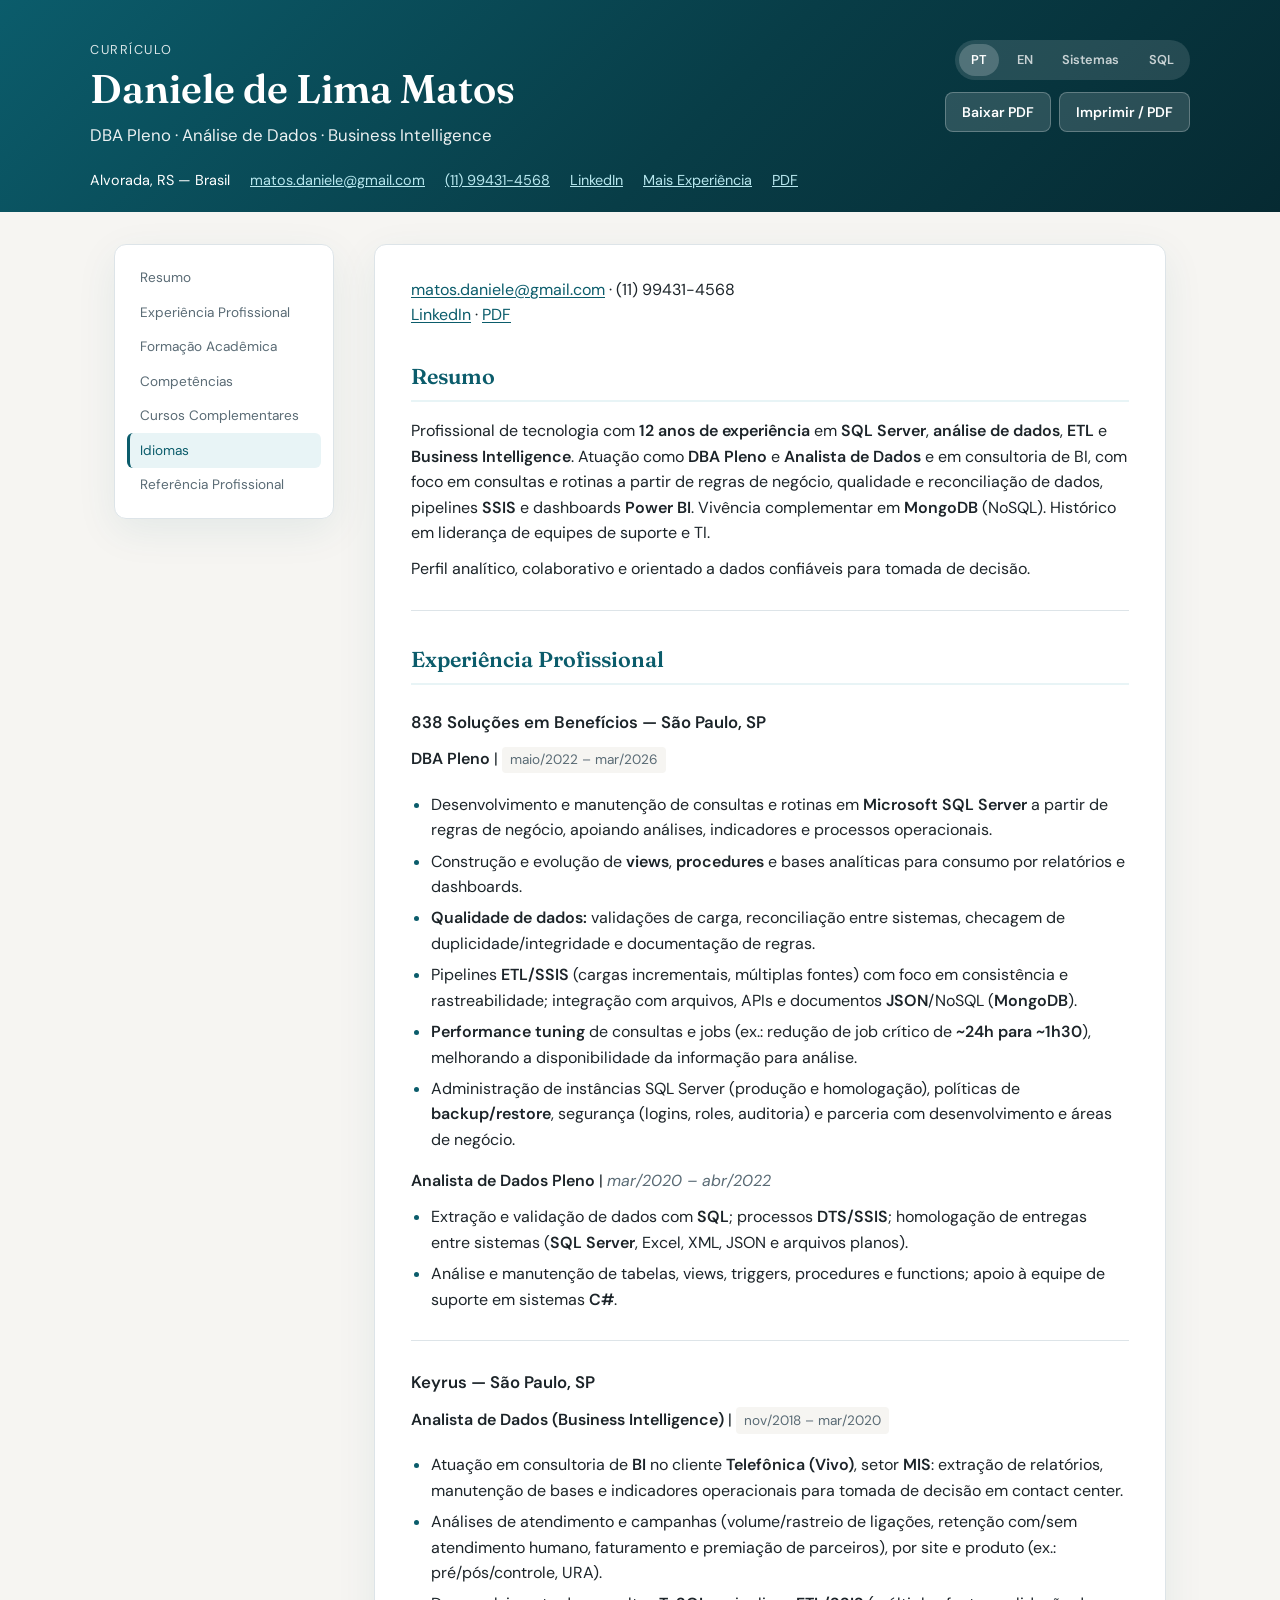
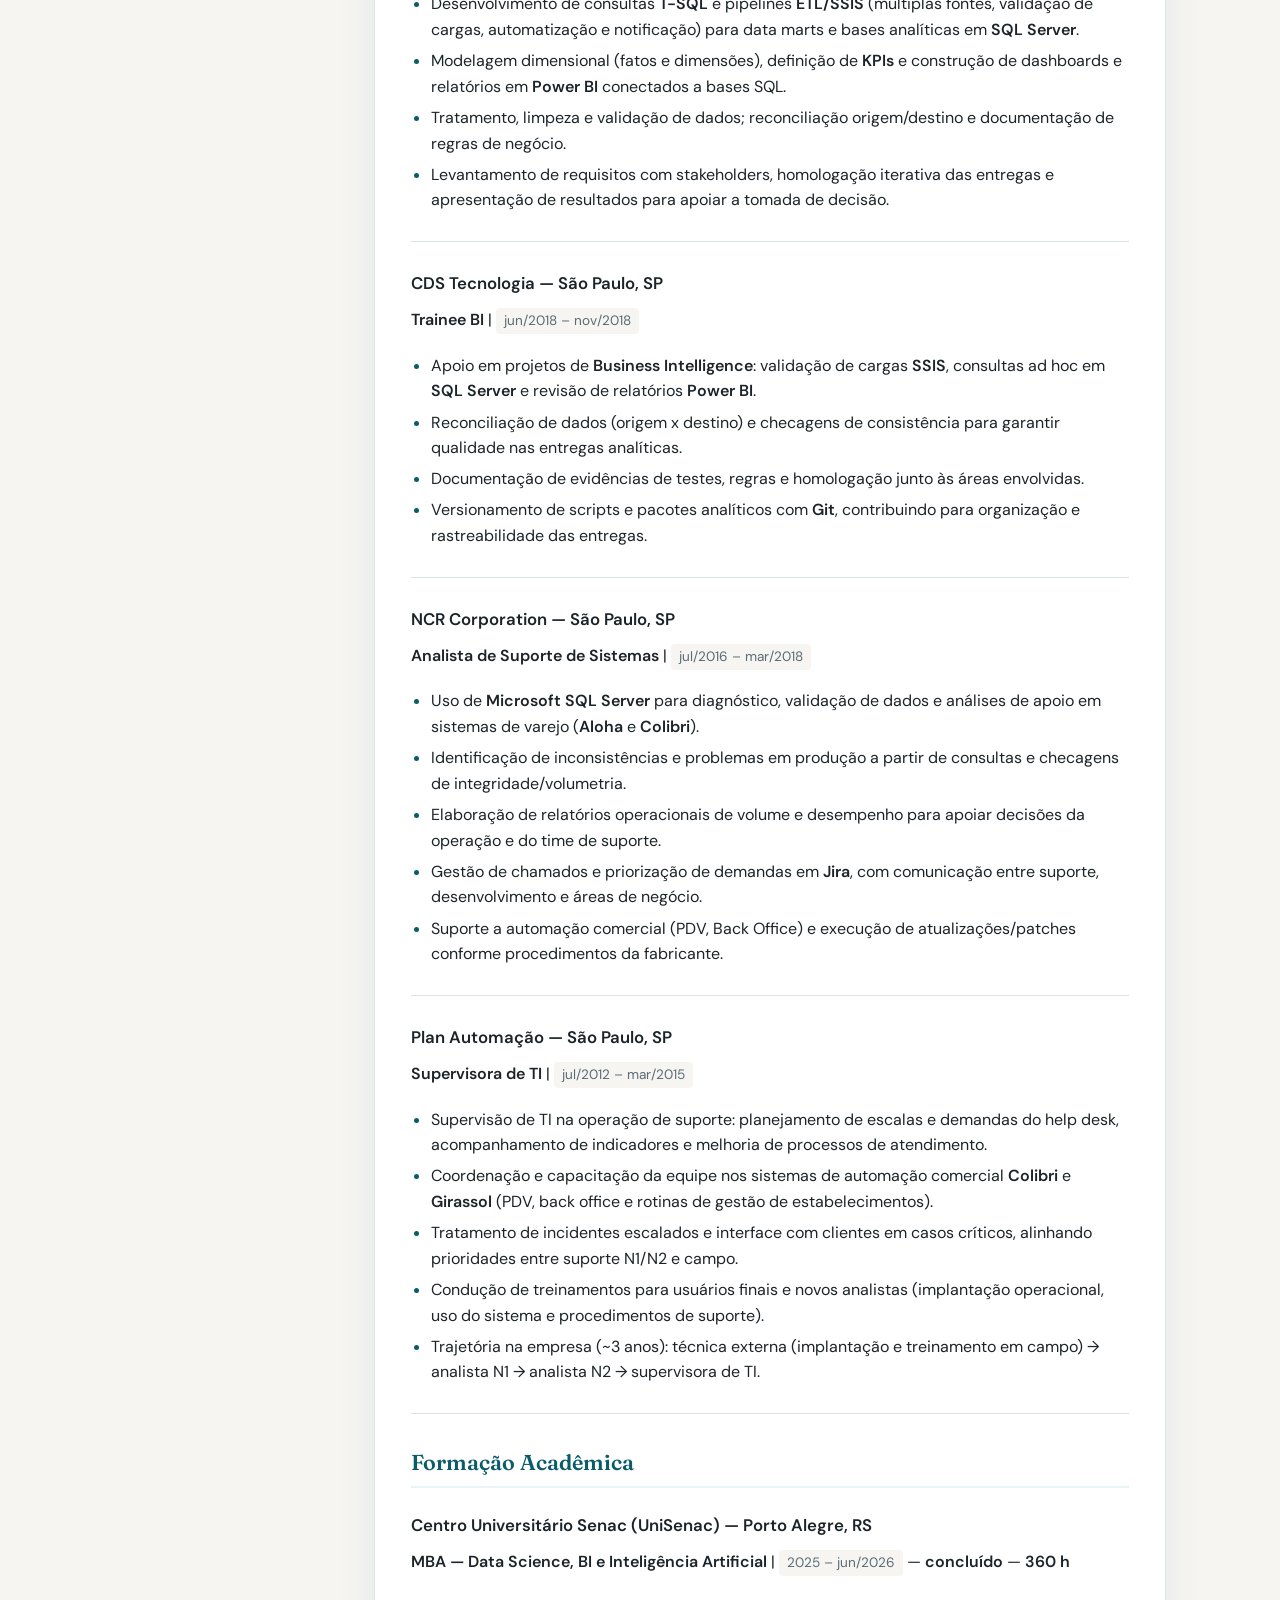
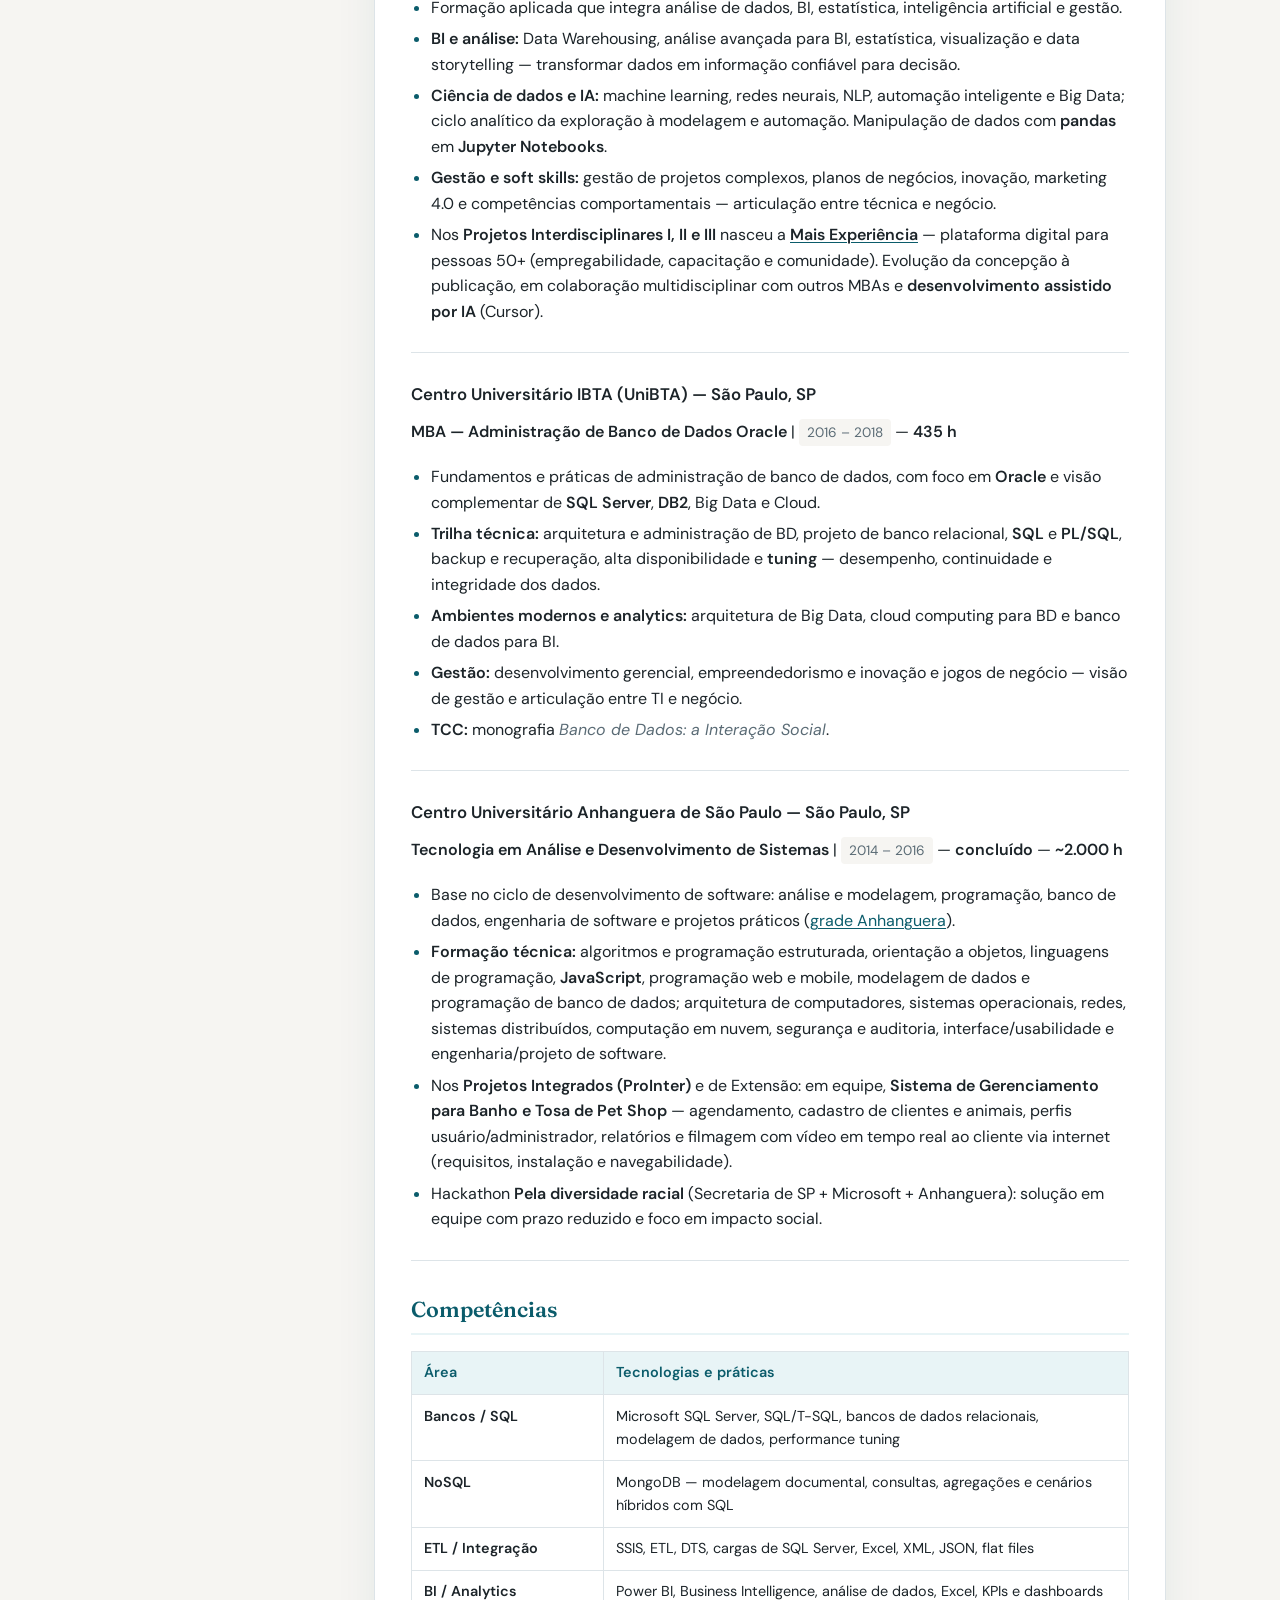
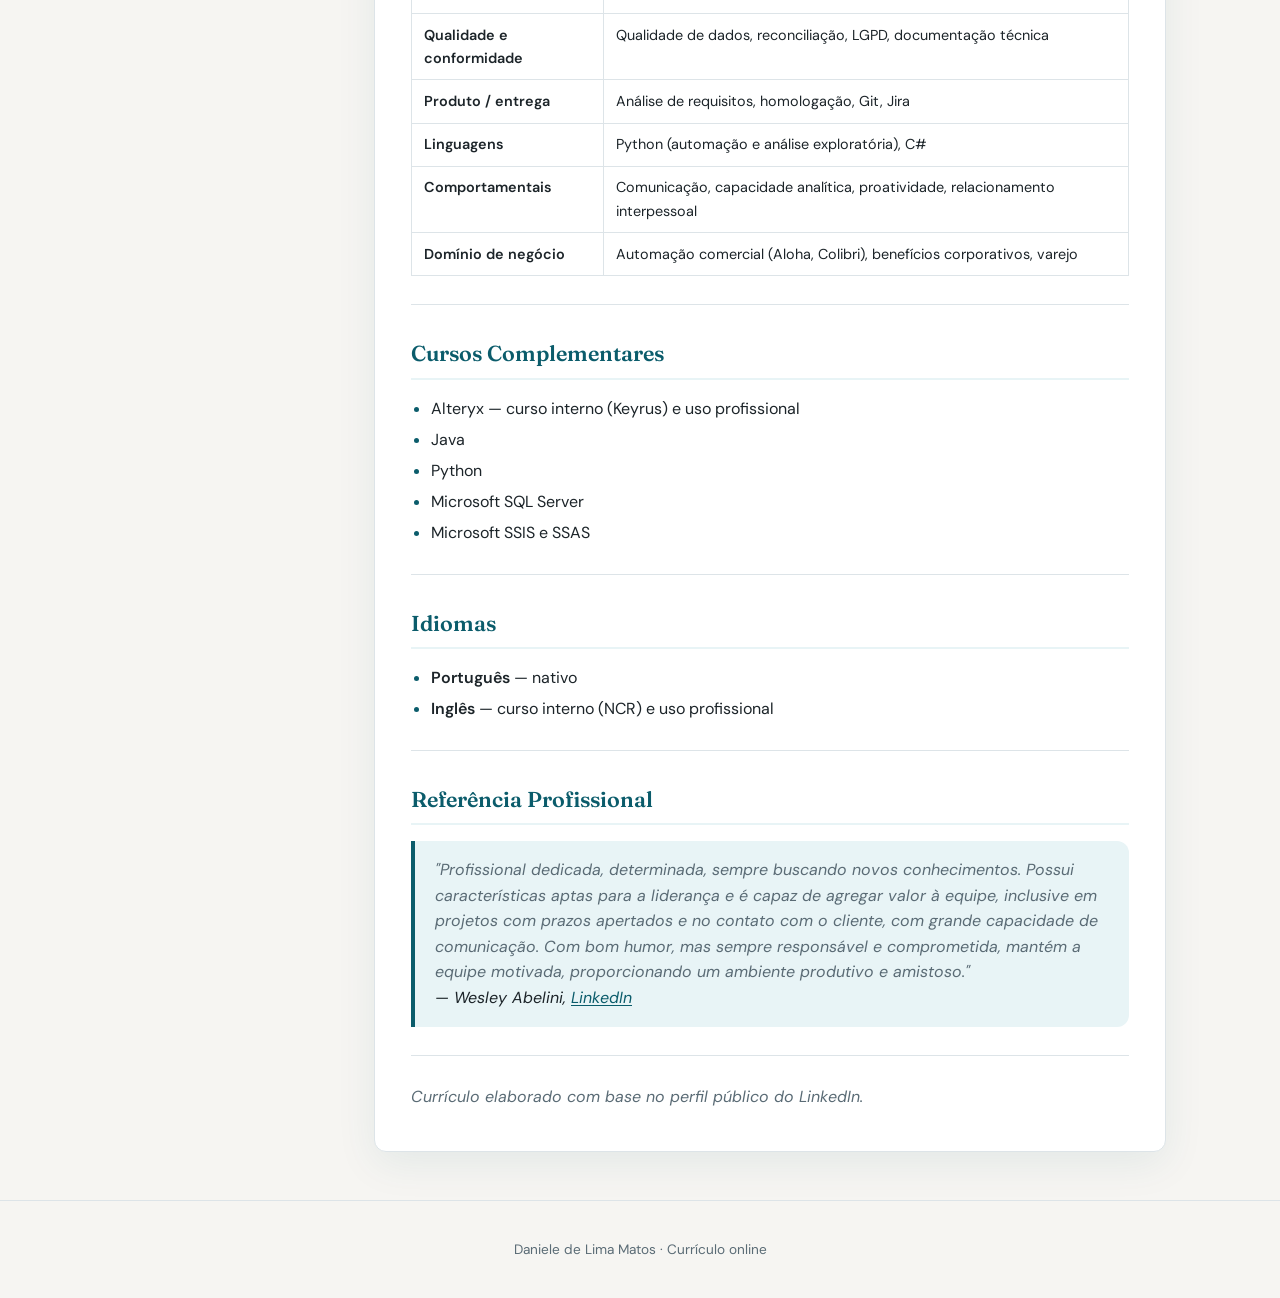
==== index.html @ 49e6528b "Mantém no repositório apenas os arquivos do site publicado. Remove fontes Markdown, scripts de build" ====
<!DOCTYPE html>
<html lang="pt-BR">
<head>
  <meta charset="utf-8">
  <meta name="viewport" content="width=device-width, initial-scale=1">
  <meta name="description" content="Currículo profissional de Daniele de Lima Matos — DBA, dados e BI.">
  <title>Daniele de Lima Matos — Currículo</title>
  <link rel="preconnect" href="https://fonts.googleapis.com">
  <link rel="preconnect" href="https://fonts.gstatic.com" crossorigin>
  <link href="https://fonts.googleapis.com/css2?family=DM+Sans:ital,opsz,wght@0,9..40,400;0,9..40,500;0,9..40,600;0,9..40,700;1,9..40,400&family=Fraunces:opsz,wght@9..144,600&display=swap" rel="stylesheet">
  <link rel="stylesheet" href="css/style.css">
</head>
<body>
  <a class="skip-link" href="#conteudo">Ir para o conteúdo</a>

  <header class="site-header">
    <div class="header-inner">
      <div class="brand">
        <p class="eyebrow">Currículo</p>
        <h1 class="name">Daniele de Lima Matos</h1>
        <p class="tagline">DBA Pleno · Análise de Dados · Business Intelligence</p>
      </div>
      <div class="header-actions">
        <nav class="lang-nav" aria-label="Idioma">
          <a href="index.html" class="lang-link is-active">PT</a>
          <a href="en.html" class="lang-link ">EN</a>
          <a href="analista-sistemas.html" class="lang-link ">Sistemas</a>
          <a href="desenvolvedor-sql.html" class="lang-link ">SQL</a>
        </nav>
        <div class="header-buttons">
          <a href="Curriculo-DanieleLM.pdf" class="btn btn-ghost" target="_blank" rel="noopener noreferrer">Baixar PDF</a>
          <button type="button" class="btn btn-ghost" onclick="window.print()" aria-label="Imprimir currículo">
            Imprimir / PDF
          </button>
        </div>
      </div>
    </div>
    <div class="contact-bar">
      <span>Alvorada, RS — Brasil</span>
      <a href="mailto:matos.daniele@gmail.com">matos.daniele@gmail.com</a>
      <a href="tel:+5511994314568">(11) 99431-4568</a>
      <a href="https://www.linkedin.com/in/matosdaniele/" target="_blank" rel="noopener noreferrer">LinkedIn</a>
      <a href="https://maisexperiencia.com.br/" target="_blank" rel="noopener noreferrer">Mais Experiência</a>
      <a href="Curriculo-DanieleLM.pdf" target="_blank" rel="noopener noreferrer">PDF</a>
    </div>
  </header>

  <div class="layout">
    <aside class="sidebar" aria-label="Índice">
      <nav class="toc" id="toc"></nav>
    </aside>
    <main id="conteudo" class="content prose">
<a href="mailto:matos.daniele@gmail.com"><span>matos.daniele@gmail.com</span></a> · (11) 99431-4568<br />
<a href="https://www.linkedin.com/in/matosdaniele/">LinkedIn</a> · <a href="Curriculo-DanieleLM.pdf">PDF</a></p>
<h2 id="resumo">Resumo</h2>
<p>Profissional de tecnologia com <strong>12 anos de experiência</strong> em <strong>SQL Server</strong>, <strong>análise de dados</strong>, <strong>ETL</strong> e <strong>Business Intelligence</strong>. Atuação como <strong>DBA Pleno</strong> e <strong>Analista de Dados</strong> e em consultoria de BI, com foco em consultas e rotinas a partir de regras de negócio, qualidade e reconciliação de dados, pipelines <strong>SSIS</strong> e dashboards <strong>Power BI</strong>. Vivência complementar em <strong>MongoDB</strong> (NoSQL). Histórico em liderança de equipes de suporte e TI.</p>
<p>Perfil analítico, colaborativo e orientado a dados confiáveis para tomada de decisão.</p>
<hr />
<h2 id="experiência-profissional">Experiência Profissional</h2>
<h3 id="838-soluções-em-benefícios--são-paulo-sp">838 Soluções em Benefícios — São Paulo, SP</h3>
<p><strong>DBA Pleno</strong> | <em>maio/2022 – mar/2026</em></p>
<ul>
<li>Desenvolvimento e manutenção de consultas e rotinas em <strong>Microsoft SQL Server</strong> a partir de regras de negócio, apoiando análises, indicadores e processos operacionais.</li>
<li>Construção e evolução de <strong>views</strong>, <strong>procedures</strong> e bases analíticas para consumo por relatórios e dashboards.</li>
<li><strong>Qualidade de dados:</strong> validações de carga, reconciliação entre sistemas, checagem de duplicidade/integridade e documentação de regras.</li>
<li>Pipelines <strong>ETL/SSIS</strong> (cargas incrementais, múltiplas fontes) com foco em consistência e rastreabilidade; integração com arquivos, APIs e documentos <strong>JSON</strong>/NoSQL (<strong>MongoDB</strong>).</li>
<li><strong>Performance tuning</strong> de consultas e jobs (ex.: redução de job crítico de <strong>~24h para ~1h30</strong>), melhorando a disponibilidade da informação para análise.</li>
<li>Administração de instâncias SQL Server (produção e homologação), políticas de <strong>backup/restore</strong>, segurança (logins, roles, auditoria) e parceria com desenvolvimento e áreas de negócio.</li>
</ul>
<p><strong>Analista de Dados Pleno</strong> | <em>mar/2020 – abr/2022</em></p>
<ul>
<li>Extração e validação de dados com <strong>SQL</strong>; processos <strong>DTS/SSIS</strong>; homologação de entregas entre sistemas (<strong>SQL Server</strong>, Excel, XML, JSON e arquivos planos).</li>
<li>Análise e manutenção de tabelas, views, triggers, procedures e functions; apoio à equipe de suporte em sistemas <strong>C#</strong>.</li>
</ul>
<hr />
<h3 id="keyrus--são-paulo-sp">Keyrus — São Paulo, SP</h3>
<p><strong>Analista de Dados (Business Intelligence)</strong> | <em>nov/2018 – mar/2020</em></p>
<ul>
<li>Atuação em consultoria de <strong>BI</strong> no cliente <strong>Telefônica (Vivo)</strong>, setor <strong>MIS</strong>: extração de relatórios, manutenção de bases e indicadores operacionais para tomada de decisão em contact center.</li>
<li>Análises de atendimento e campanhas (volume/rastreio de ligações, retenção com/sem atendimento humano, faturamento e premiação de parceiros), por site e produto (ex.: pré/pós/controle, URA).</li>
<li>Desenvolvimento de consultas <strong>T-SQL</strong> e pipelines <strong>ETL/SSIS</strong> (múltiplas fontes, validação de cargas, automatização e notificação) para data marts e bases analíticas em <strong>SQL Server</strong>.</li>
<li>Modelagem dimensional (fatos e dimensões), definição de <strong>KPIs</strong> e construção de dashboards e relatórios em <strong>Power BI</strong> conectados a bases SQL.</li>
<li>Tratamento, limpeza e validação de dados; reconciliação origem/destino e documentação de regras de negócio.</li>
<li>Levantamento de requisitos com stakeholders, homologação iterativa das entregas e apresentação de resultados para apoiar a tomada de decisão.</li>
</ul>
<hr />
<h3 id="cds-tecnologia--são-paulo-sp">CDS Tecnologia — São Paulo, SP</h3>
<p><strong>Trainee BI</strong> | <em>jun/2018 – nov/2018</em></p>
<ul>
<li>Apoio em projetos de <strong>Business Intelligence</strong>: validação de cargas <strong>SSIS</strong>, consultas ad hoc em <strong>SQL Server</strong> e revisão de relatórios <strong>Power BI</strong>.</li>
<li>Reconciliação de dados (origem x destino) e checagens de consistência para garantir qualidade nas entregas analíticas.</li>
<li>Documentação de evidências de testes, regras e homologação junto às áreas envolvidas.</li>
<li>Versionamento de scripts e pacotes analíticos com <strong>Git</strong>, contribuindo para organização e rastreabilidade das entregas.</li>
</ul>
<hr />
<h3 id="ncr-corporation--são-paulo-sp">NCR Corporation — São Paulo, SP</h3>
<p><strong>Analista de Suporte de Sistemas</strong> | <em>jul/2016 – mar/2018</em></p>
<ul>
<li>Uso de <strong>Microsoft SQL Server</strong> para diagnóstico, validação de dados e análises de apoio em sistemas de varejo (<strong>Aloha</strong> e <strong>Colibri</strong>).</li>
<li>Identificação de inconsistências e problemas em produção a partir de consultas e checagens de integridade/volumetria.</li>
<li>Elaboração de relatórios operacionais de volume e desempenho para apoiar decisões da operação e do time de suporte.</li>
<li>Gestão de chamados e priorização de demandas em <strong>Jira</strong>, com comunicação entre suporte, desenvolvimento e áreas de negócio.</li>
<li>Suporte a automação comercial (PDV, Back Office) e execução de atualizações/patches conforme procedimentos da fabricante.</li>
</ul>
<hr />
<h3 id="plan-automação--são-paulo-sp">Plan Automação — São Paulo, SP</h3>
<p><strong>Supervisora de TI</strong> | <em>jul/2012 – mar/2015</em></p>
<ul>
<li>Supervisão de TI na operação de suporte: planejamento de escalas e demandas do help desk, acompanhamento de indicadores e melhoria de processos de atendimento.</li>
<li>Coordenação e capacitação da equipe nos sistemas de automação comercial <strong>Colibri</strong> e <strong>Girassol</strong> (PDV, back office e rotinas de gestão de estabelecimentos).</li>
<li>Tratamento de incidentes escalados e interface com clientes em casos críticos, alinhando prioridades entre suporte N1/N2 e campo.</li>
<li>Condução de treinamentos para usuários finais e novos analistas (implantação operacional, uso do sistema e procedimentos de suporte).</li>
<li>Trajetória na empresa (~3 anos): técnica externa (implantação e treinamento em campo) → analista N1 → analista N2 → supervisora de TI.</li>
</ul>
<hr />
<h2 id="formação-acadêmica">Formação Acadêmica</h2>
<h3 id="centro-universitário-senac-unisenac--porto-alegre-rs">Centro Universitário Senac (UniSenac) — Porto Alegre, RS</h3>
<p><strong>MBA — Data Science, BI e Inteligência Artificial</strong> | <em>2025 – jun/2026</em> — <strong>concluído</strong> — <strong>360 h</strong></p>
<ul>
<li>Formação aplicada que integra análise de dados, BI, estatística, inteligência artificial e gestão.</li>
<li><strong>BI e análise:</strong> Data Warehousing, análise avançada para BI, estatística, visualização e data storytelling — transformar dados em informação confiável para decisão.</li>
<li><strong>Ciência de dados e IA:</strong> machine learning, redes neurais, NLP, automação inteligente e Big Data; ciclo analítico da exploração à modelagem e automação. Manipulação de dados com <strong>pandas</strong> em <strong>Jupyter Notebooks</strong>.</li>
<li><strong>Gestão e soft skills:</strong> gestão de projetos complexos, planos de negócios, inovação, marketing 4.0 e competências comportamentais — articulação entre técnica e negócio.</li>
<li>Nos <strong>Projetos Interdisciplinares I, II e III</strong> nasceu a <a href="https://maisexperiencia.com.br/"><strong>Mais Experiência</strong></a> — plataforma digital para pessoas 50+ (empregabilidade, capacitação e comunidade). Evolução da concepção à publicação, em colaboração multidisciplinar com outros MBAs e <strong>desenvolvimento assistido por IA</strong> (Cursor).</li>
</ul>
<hr />
<h3 id="centro-universitário-ibta-unibta--são-paulo-sp">Centro Universitário IBTA (UniBTA) — São Paulo, SP</h3>
<p><strong>MBA — Administração de Banco de Dados Oracle</strong> | <em>2016 – 2018</em> — <strong>435 h</strong></p>
<ul>
<li>Fundamentos e práticas de administração de banco de dados, com foco em <strong>Oracle</strong> e visão complementar de <strong>SQL Server</strong>, <strong>DB2</strong>, Big Data e Cloud.</li>
<li><strong>Trilha técnica:</strong> arquitetura e administração de BD, projeto de banco relacional, <strong>SQL</strong> e <strong>PL/SQL</strong>, backup e recuperação, alta disponibilidade e <strong>tuning</strong> — desempenho, continuidade e integridade dos dados.</li>
<li><strong>Ambientes modernos e analytics:</strong> arquitetura de Big Data, cloud computing para BD e banco de dados para BI.</li>
<li><strong>Gestão:</strong> desenvolvimento gerencial, empreendedorismo e inovação e jogos de negócio — visão de gestão e articulação entre TI e negócio.</li>
<li><strong>TCC:</strong> monografia <em>Banco de Dados: a Interação Social</em>.</li>
</ul>
<hr />
<h3 id="centro-universitário-anhanguera-de-são-paulo--são-paulo-sp">Centro Universitário Anhanguera de São Paulo — São Paulo, SP</h3>
<p><strong>Tecnologia em Análise e Desenvolvimento de Sistemas</strong> | <em>2014 – 2016</em> — <strong>concluído</strong> — <strong>~2.000 h</strong></p>
<ul>
<li>Base no ciclo de desenvolvimento de software: análise e modelagem, programação, banco de dados, engenharia de software e projetos práticos (<a href="https://www.anhanguera.com/curso/analise-e-desenvolvimento-de-sistemas/">grade Anhanguera</a>).</li>
<li><strong>Formação técnica:</strong> algoritmos e programação estruturada, orientação a objetos, linguagens de programação, <strong>JavaScript</strong>, programação web e mobile, modelagem de dados e programação de banco de dados; arquitetura de computadores, sistemas operacionais, redes, sistemas distribuídos, computação em nuvem, segurança e auditoria, interface/usabilidade e engenharia/projeto de software.</li>
<li>Nos <strong>Projetos Integrados (ProInter)</strong> e de Extensão: em equipe, <strong>Sistema de Gerenciamento para Banho e Tosa de Pet Shop</strong> — agendamento, cadastro de clientes e animais, perfis usuário/administrador, relatórios e filmagem com vídeo em tempo real ao cliente via internet (requisitos, instalação e navegabilidade).</li>
<li>Hackathon <strong>Pela diversidade racial</strong> (Secretaria de SP + Microsoft + Anhanguera): solução em equipe com prazo reduzido e foco em impacto social.</li>
</ul>
<hr />
<h2 id="competências">Competências</h2>
<table>
<thead>
<tr>
<th>Área</th>
<th>Tecnologias e práticas</th>
</tr>
</thead>
<tbody>
<tr>
<td><strong>Bancos / SQL</strong></td>
<td>Microsoft SQL Server, SQL/T-SQL, bancos de dados relacionais, modelagem de dados, performance tuning</td>
</tr>
<tr>
<td><strong>NoSQL</strong></td>
<td>MongoDB — modelagem documental, consultas, agregações e cenários híbridos com SQL</td>
</tr>
<tr>
<td><strong>ETL / Integração</strong></td>
<td>SSIS, ETL, DTS, cargas de SQL Server, Excel, XML, JSON, flat files</td>
</tr>
<tr>
<td><strong>BI / Analytics</strong></td>
<td>Power BI, Business Intelligence, análise de dados, Excel, KPIs e dashboards</td>
</tr>
<tr>
<td><strong>Qualidade e conformidade</strong></td>
<td>Qualidade de dados, reconciliação, LGPD, documentação técnica</td>
</tr>
<tr>
<td><strong>Produto / entrega</strong></td>
<td>Análise de requisitos, homologação, Git, Jira</td>
</tr>
<tr>
<td><strong>Linguagens</strong></td>
<td>Python (automação e análise exploratória), C#</td>
</tr>
<tr>
<td><strong>Comportamentais</strong></td>
<td>Comunicação, capacidade analítica, proatividade, relacionamento interpessoal</td>
</tr>
<tr>
<td><strong>Domínio de negócio</strong></td>
<td>Automação comercial (Aloha, Colibri), benefícios corporativos, varejo</td>
</tr>
</tbody>
</table>
<hr />
<h2 id="cursos-complementares">Cursos Complementares</h2>
<ul>
<li>Alteryx — curso interno (Keyrus) e uso profissional</li>
<li>Java</li>
<li>Python</li>
<li>Microsoft SQL Server</li>
<li>Microsoft SSIS e SSAS</li>
</ul>
<hr />
<h2 id="idiomas">Idiomas</h2>
<ul>
<li><strong>Português</strong> — nativo</li>
<li><strong>Inglês</strong> — curso interno (NCR) e uso profissional</li>
</ul>
<hr />
<h2 id="referência-profissional">Referência Profissional</h2>
<blockquote>
<p><em>"Profissional dedicada, determinada, sempre buscando novos conhecimentos. Possui características aptas para a liderança e é capaz de agregar valor à equipe, inclusive em projetos com prazos apertados e no contato com o cliente, com grande capacidade de comunicação. Com bom humor, mas sempre responsável e comprometida, mantém a equipe motivada, proporcionando um ambiente produtivo e amistoso."</em><br />
— Wesley Abelini, <a href="https://www.linkedin.com/in/wesley-abelini-26553429">LinkedIn</a></p>
</blockquote>
<hr />
<p><em>Currículo elaborado com base no perfil público do LinkedIn.</em></p>
    </main>
  </div>

  <footer class="site-footer">
    <p>Daniele de Lima Matos · Currículo online</p>
  </footer>

  <script src="js/site.js"></script>
</body>
</html>
---- css/style.css ----
:root {
  --bg: #f6f5f2;
  --surface: #ffffff;
  --text: #1c2429;
  --muted: #5a6b75;
  --accent: #0b5c6b;
  --accent-soft: #e8f4f6;
  --border: #dde4e8;
  --shadow: 0 12px 40px rgba(11, 92, 107, 0.08);
  --radius: 12px;
  --font: "DM Sans", system-ui, sans-serif;
  --font-display: "Fraunces", Georgia, serif;
}

*,
*::before,
*::after {
  box-sizing: border-box;
}

html {
  scroll-behavior: smooth;
}

body {
  margin: 0;
  font-family: var(--font);
  font-size: 1rem;
  line-height: 1.6;
  color: var(--text);
  background: var(--bg);
}

.skip-link {
  position: absolute;
  left: -9999px;
  top: 0;
  z-index: 100;
  padding: 0.5rem 1rem;
  background: var(--accent);
  color: #fff;
}

.skip-link:focus {
  left: 0;
}

/* Header */
.site-header {
  background: linear-gradient(135deg, #0b5c6b 0%, #083d47 55%, #062a32 100%);
  color: #fff;
  padding: 2.5rem 1.5rem 1.25rem;
}

.header-inner {
  max-width: 1100px;
  margin: 0 auto;
  display: flex;
  flex-wrap: wrap;
  align-items: flex-start;
  justify-content: space-between;
  gap: 1.5rem;
}

.eyebrow {
  margin: 0 0 0.35rem;
  font-size: 0.8rem;
  letter-spacing: 0.12em;
  text-transform: uppercase;
  opacity: 0.85;
}

.name {
  font-family: var(--font-display);
  font-size: clamp(1.75rem, 4vw, 2.5rem);
  font-weight: 600;
  margin: 0;
  line-height: 1.15;
}

.tagline {
  margin: 0.6rem 0 0;
  font-size: 1.05rem;
  opacity: 0.92;
  max-width: 36rem;
}

.header-actions {
  display: flex;
  flex-direction: column;
  align-items: flex-end;
  gap: 0.75rem;
}

.header-buttons {
  display: flex;
  flex-wrap: wrap;
  gap: 0.5rem;
  justify-content: flex-end;
}

.header-buttons .btn-ghost {
  text-decoration: none;
  display: inline-flex;
  align-items: center;
}

.lang-nav {
  display: flex;
  gap: 0.35rem;
  background: rgba(255, 255, 255, 0.12);
  padding: 0.25rem;
  border-radius: 999px;
}

.lang-link {
  color: #fff;
  text-decoration: none;
  font-size: 0.8rem;
  font-weight: 600;
  padding: 0.35rem 0.75rem;
  border-radius: 999px;
  opacity: 0.75;
}

.lang-link:hover,
.lang-link.is-active {
  opacity: 1;
  background: rgba(255, 255, 255, 0.2);
}

.btn {
  font-family: inherit;
  font-size: 0.875rem;
  font-weight: 600;
  cursor: pointer;
  border-radius: 8px;
  padding: 0.5rem 1rem;
  border: none;
}

.btn-ghost {
  background: rgba(255, 255, 255, 0.15);
  color: #fff;
  border: 1px solid rgba(255, 255, 255, 0.25);
}

.btn-ghost:hover {
  background: rgba(255, 255, 255, 0.25);
}

.contact-bar {
  max-width: 1100px;
  margin: 1.25rem auto 0;
  display: flex;
  flex-wrap: wrap;
  gap: 0.5rem 1.25rem;
  font-size: 0.9rem;
}

.contact-bar a {
  color: #b8e8ef;
}

.contact-bar a:hover {
  color: #fff;
}

/* Layout */
.layout {
  max-width: 1100px;
  margin: 0 auto;
  padding: 2rem 1.5rem 3rem;
  display: grid;
  grid-template-columns: 220px 1fr;
  gap: 2.5rem;
  align-items: start;
}

.sidebar {
  position: sticky;
  top: 1.5rem;
}

.toc {
  background: var(--surface);
  border: 1px solid var(--border);
  border-radius: var(--radius);
  padding: 1rem 0.75rem;
  box-shadow: var(--shadow);
}

.toc ul {
  list-style: none;
  margin: 0;
  padding: 0;
}

.toc li {
  margin: 0;
}

.toc a {
  display: block;
  padding: 0.4rem 0.65rem;
  color: var(--muted);
  text-decoration: none;
  font-size: 0.85rem;
  border-radius: 6px;
  border-left: 3px solid transparent;
}

.toc a:hover,
.toc a.is-active {
  color: var(--accent);
  background: var(--accent-soft);
  border-left-color: var(--accent);
}

/* Content from pandoc */
.content {
  background: var(--surface);
  border: 1px solid var(--border);
  border-radius: var(--radius);
  padding: 2rem 2.25rem;
  box-shadow: var(--shadow);
}

.prose > h1:first-child {
  display: none;
}

.prose h2 {
  font-family: var(--font-display);
  font-size: 1.35rem;
  font-weight: 600;
  color: var(--accent);
  margin: 2rem 0 1rem;
  padding-bottom: 0.35rem;
  border-bottom: 2px solid var(--accent-soft);
}

.prose h2:first-child {
  margin-top: 0;
}

.prose h3 {
  font-size: 1.05rem;
  font-weight: 600;
  margin: 1.5rem 0 0.5rem;
  color: var(--text);
}

.prose p {
  margin: 0.65rem 0;
  color: var(--text);
}

.prose strong {
  font-weight: 600;
  color: var(--text);
}

.prose em {
  color: var(--muted);
}

.prose ul {
  margin: 0.5rem 0 1rem;
  padding-left: 1.25rem;
}

.prose li {
  margin: 0.35rem 0;
}

.prose li::marker {
  color: var(--accent);
}

.prose hr {
  border: none;
  border-top: 1px solid var(--border);
  margin: 1.75rem 0;
}

.prose a {
  color: var(--accent);
  text-decoration-thickness: 1px;
  text-underline-offset: 2px;
}

.prose a:hover {
  text-decoration-thickness: 2px;
}

.prose table {
  width: 100%;
  border-collapse: collapse;
  font-size: 0.9rem;
  margin: 1rem 0;
}

.prose th,
.prose td {
  border: 1px solid var(--border);
  padding: 0.6rem 0.75rem;
  text-align: left;
  vertical-align: top;
}

.prose th {
  background: var(--accent-soft);
  color: var(--accent);
  font-weight: 600;
}

.prose blockquote {
  margin: 1rem 0;
  padding: 1rem 1.25rem;
  background: var(--accent-soft);
  border-left: 4px solid var(--accent);
  border-radius: 0 var(--radius) var(--radius) 0;
  font-style: italic;
  color: var(--muted);
}

.prose blockquote p {
  margin: 0;
}

/* Experience cards — h3 after company context */
.prose h3 + p em,
.prose h3 + em {
  display: inline-block;
  font-style: normal;
  font-size: 0.85rem;
  color: var(--muted);
  background: var(--bg);
  padding: 0.15rem 0.5rem;
  border-radius: 4px;
  margin-bottom: 0.5rem;
}

.site-footer {
  text-align: center;
  padding: 1.5rem;
  font-size: 0.85rem;
  color: var(--muted);
  border-top: 1px solid var(--border);
}

@media (max-width: 860px) {
  .layout {
    grid-template-columns: 1fr;
  }

  .sidebar {
    position: static;
  }

  .toc ul {
    display: flex;
    flex-wrap: wrap;
    gap: 0.25rem;
  }

  .toc a {
    border-left: none;
    background: var(--bg);
  }
}

@media print {
  .skip-link,
  .sidebar,
  .header-actions,
  .lang-nav {
    display: none !important;
  }

  .site-header {
    background: #0b5c6b;
    -webkit-print-color-adjust: exact;
    print-color-adjust: exact;
  }

  .layout {
    display: block;
    padding: 0;
  }

  .content {
    box-shadow: none;
    border: none;
    padding: 1rem 0;
  }
}
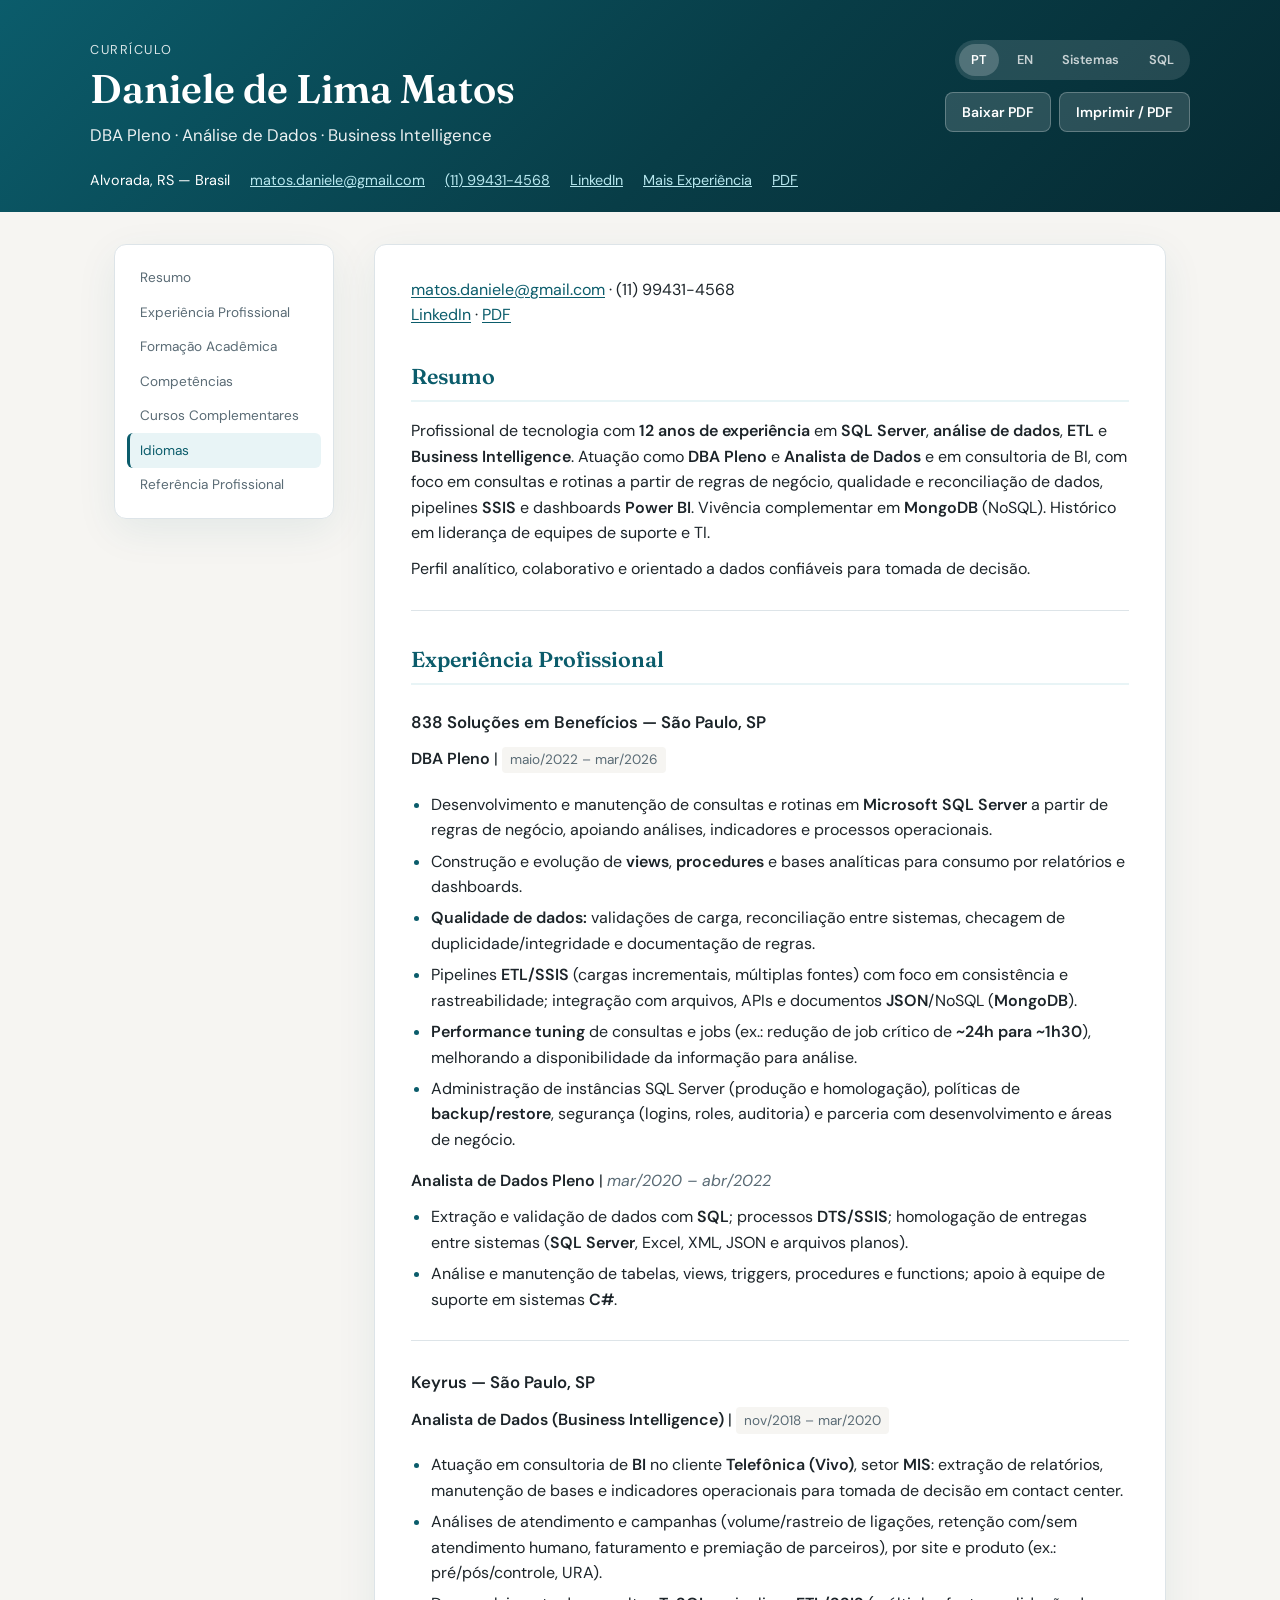
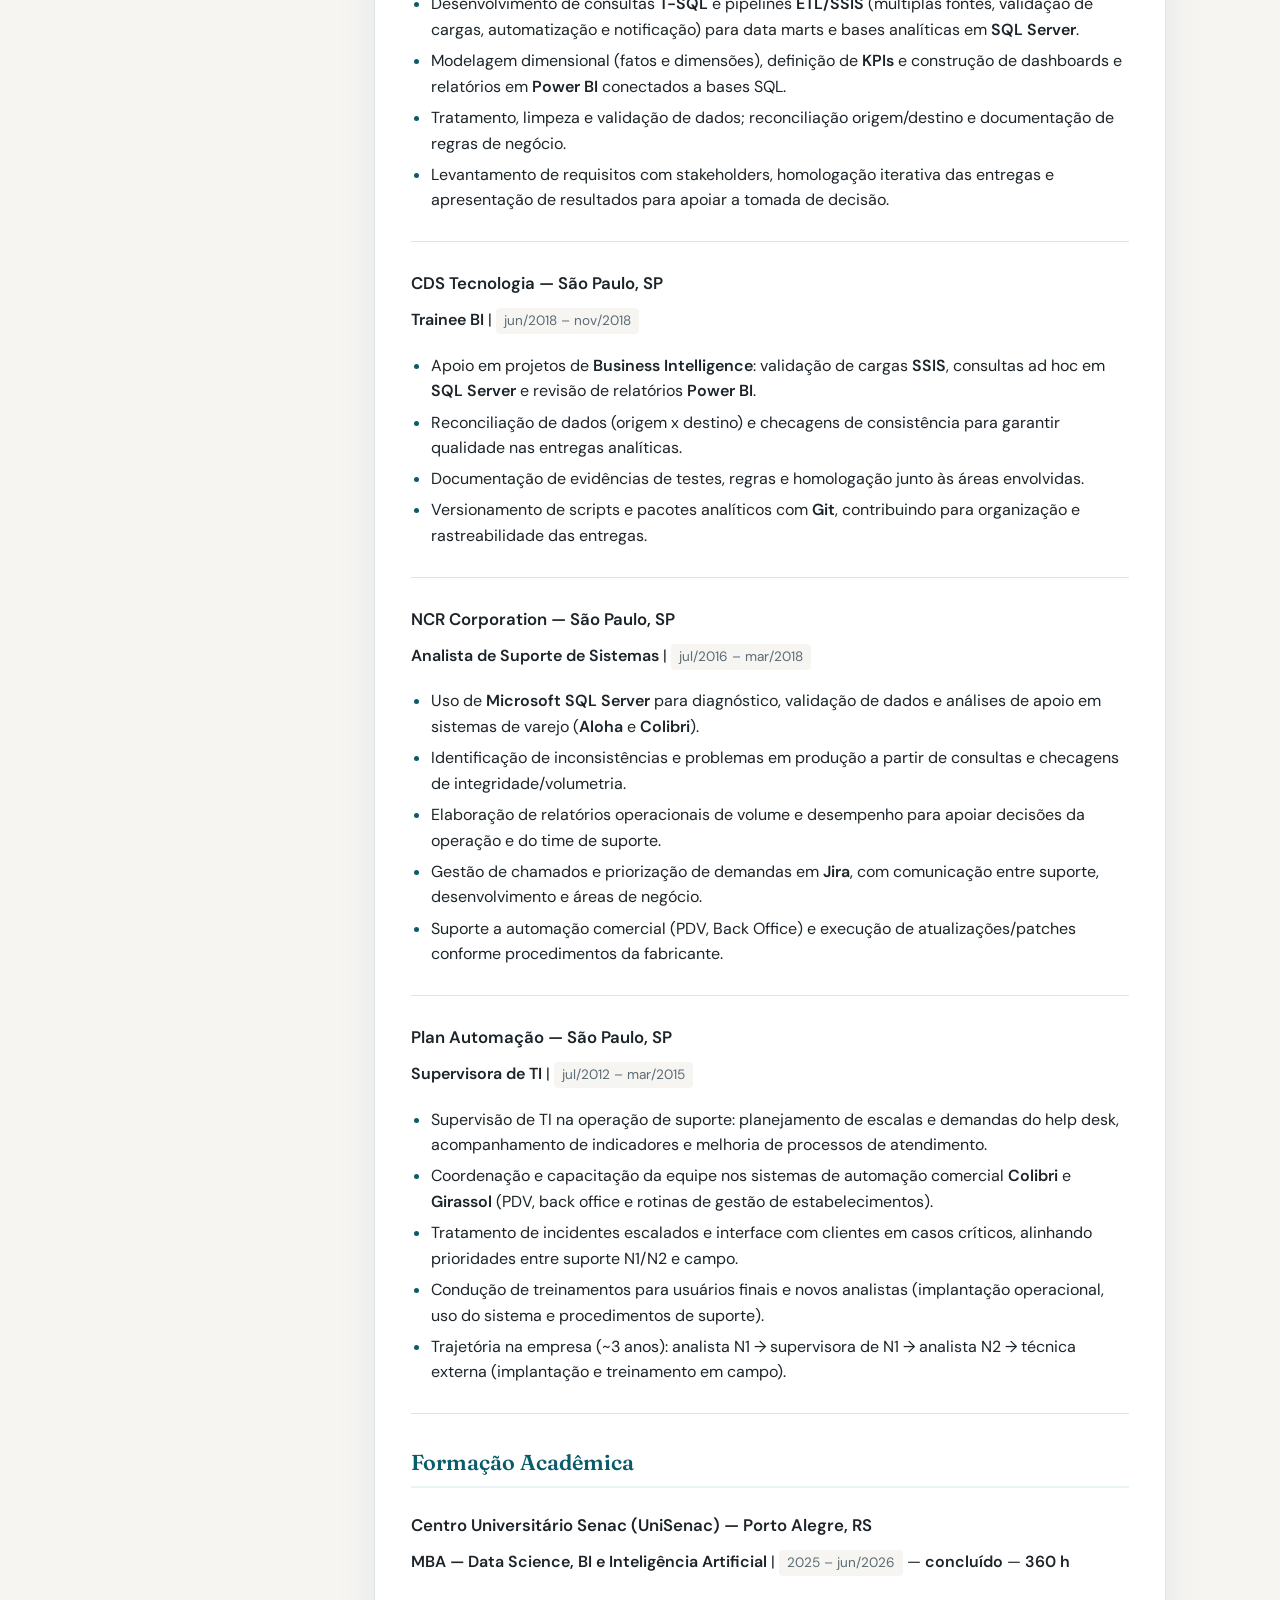
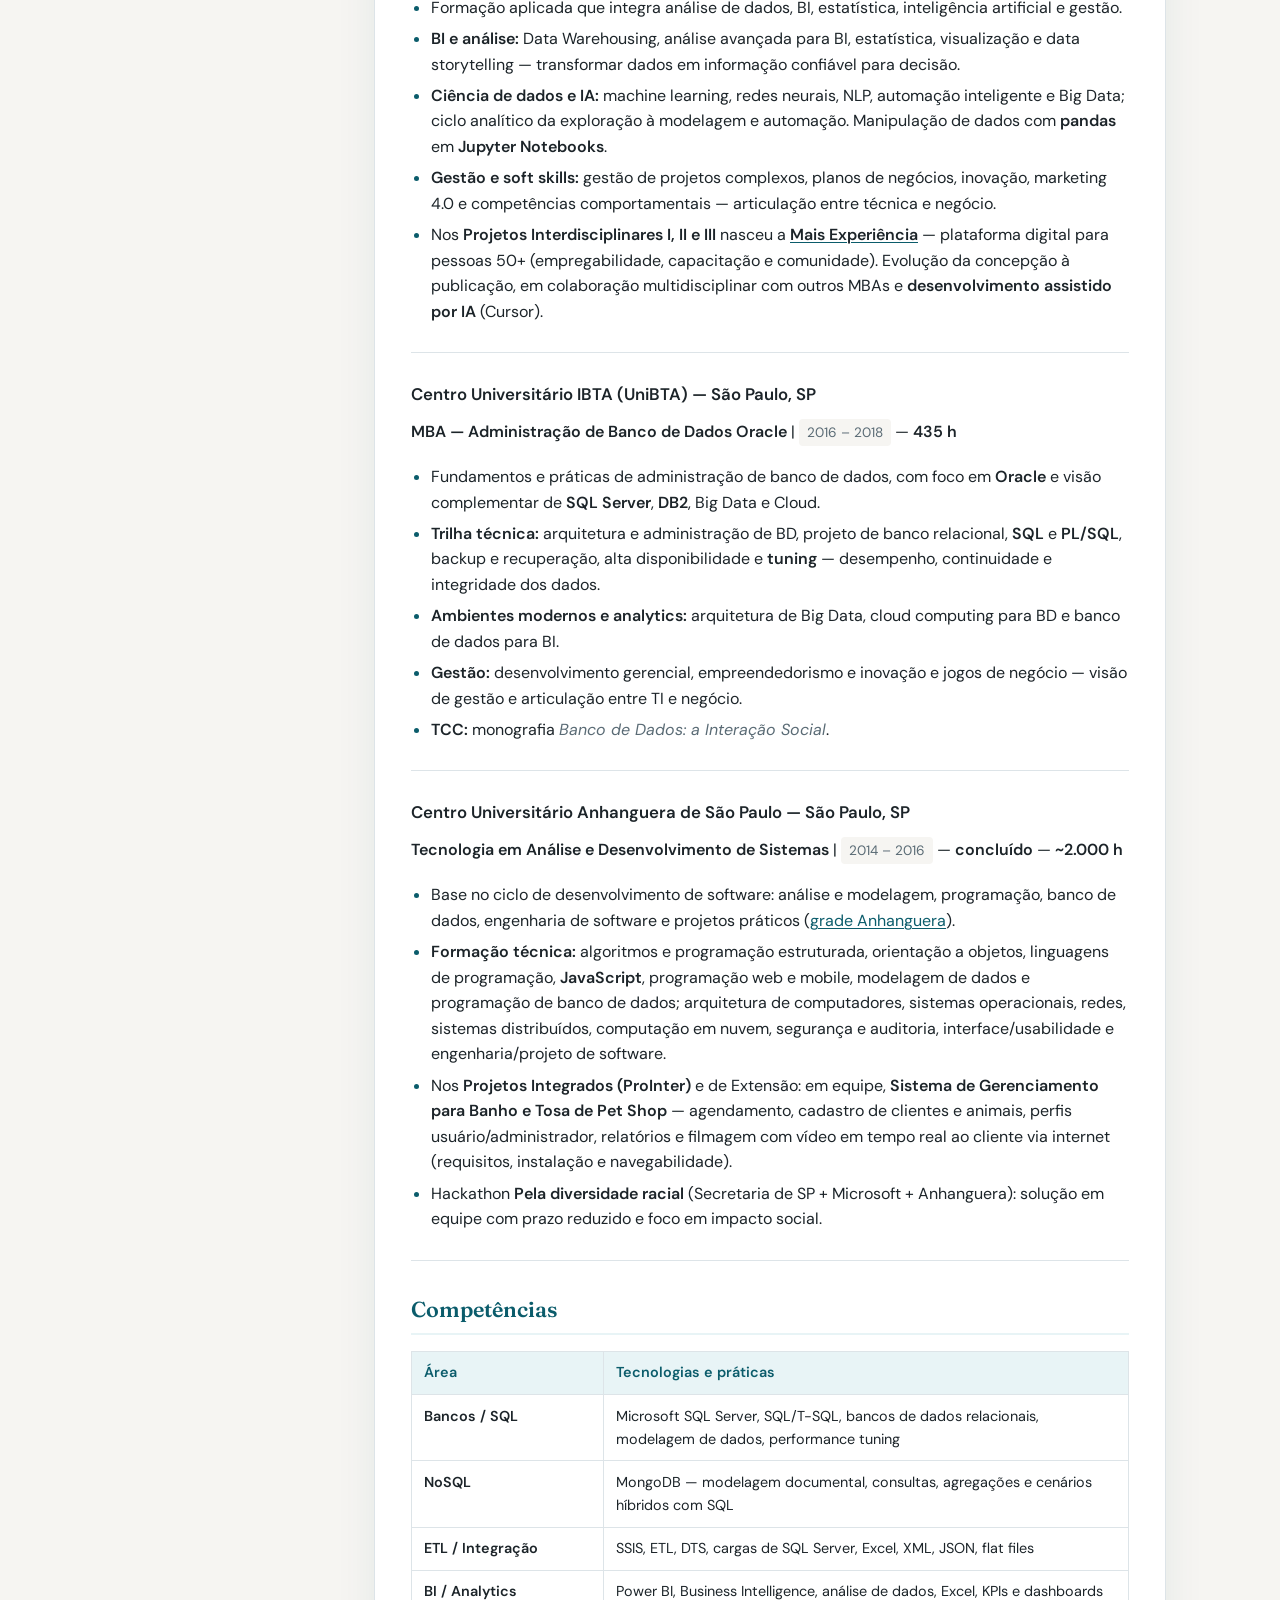
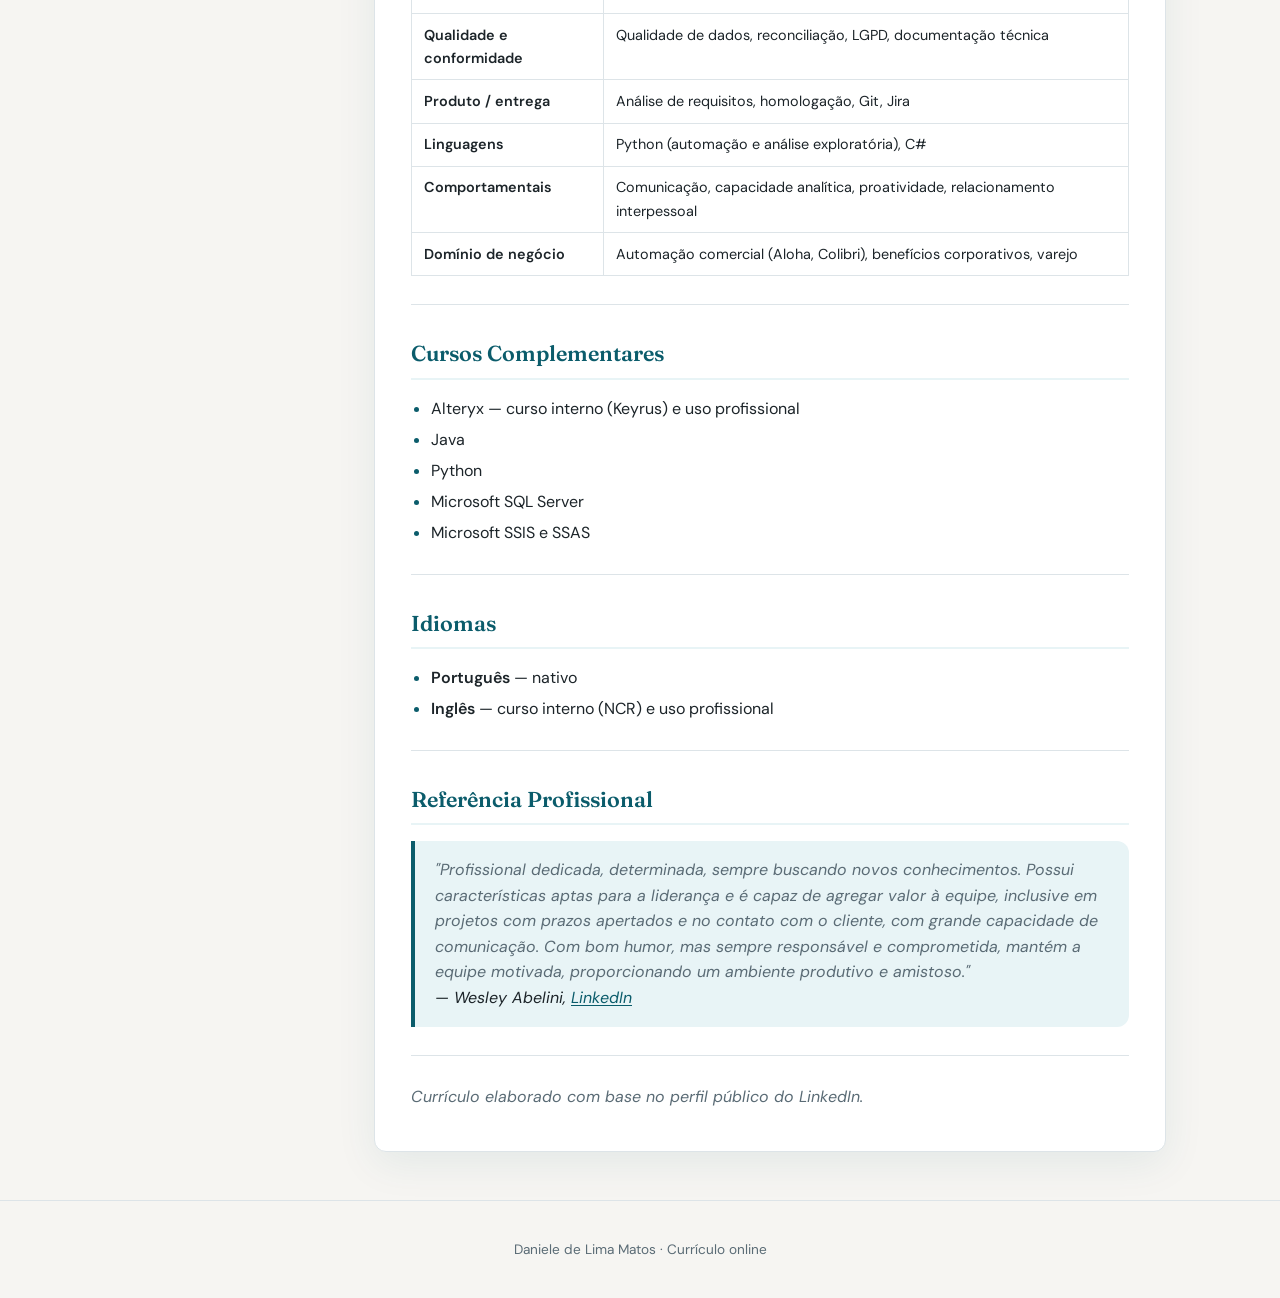
==== commit dbfb7d6d: "Atualiza trajetória na Plan Automação." ====
--- a/index.html
+++ b/index.html
@@ -110,7 +110,7 @@
 <li>Coordenação e capacitação da equipe nos sistemas de automação comercial <strong>Colibri</strong> e <strong>Girassol</strong> (PDV, back office e rotinas de gestão de estabelecimentos).</li>
 <li>Tratamento de incidentes escalados e interface com clientes em casos críticos, alinhando prioridades entre suporte N1/N2 e campo.</li>
 <li>Condução de treinamentos para usuários finais e novos analistas (implantação operacional, uso do sistema e procedimentos de suporte).</li>
-<li>Trajetória na empresa (~3 anos): técnica externa (implantação e treinamento em campo) → analista N1 → analista N2 → supervisora de TI.</li>
+<li>Trajetória na empresa (~3 anos): analista N1 → supervisora de N1 → analista N2 → técnica externa (implantação e treinamento em campo).</li>
 </ul>
 <hr />
 <h2 id="formação-acadêmica">Formação Acadêmica</h2>
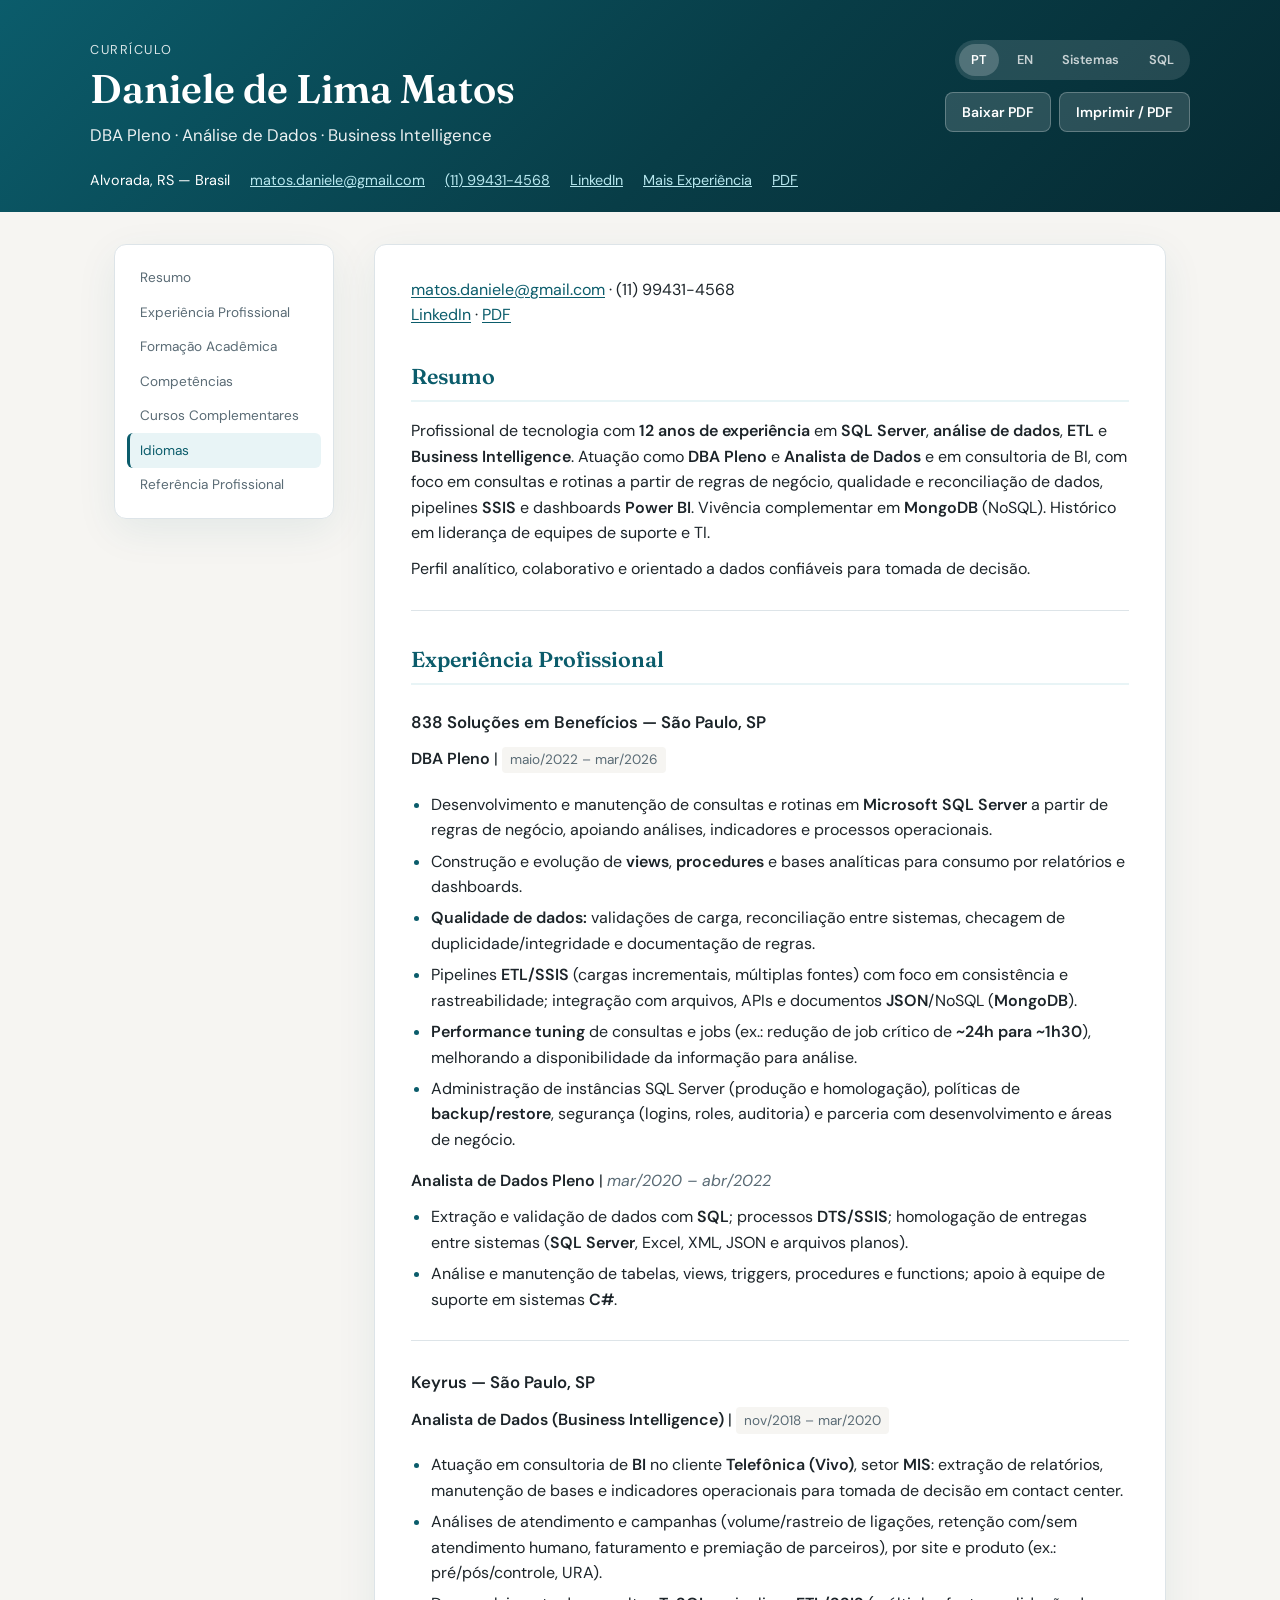
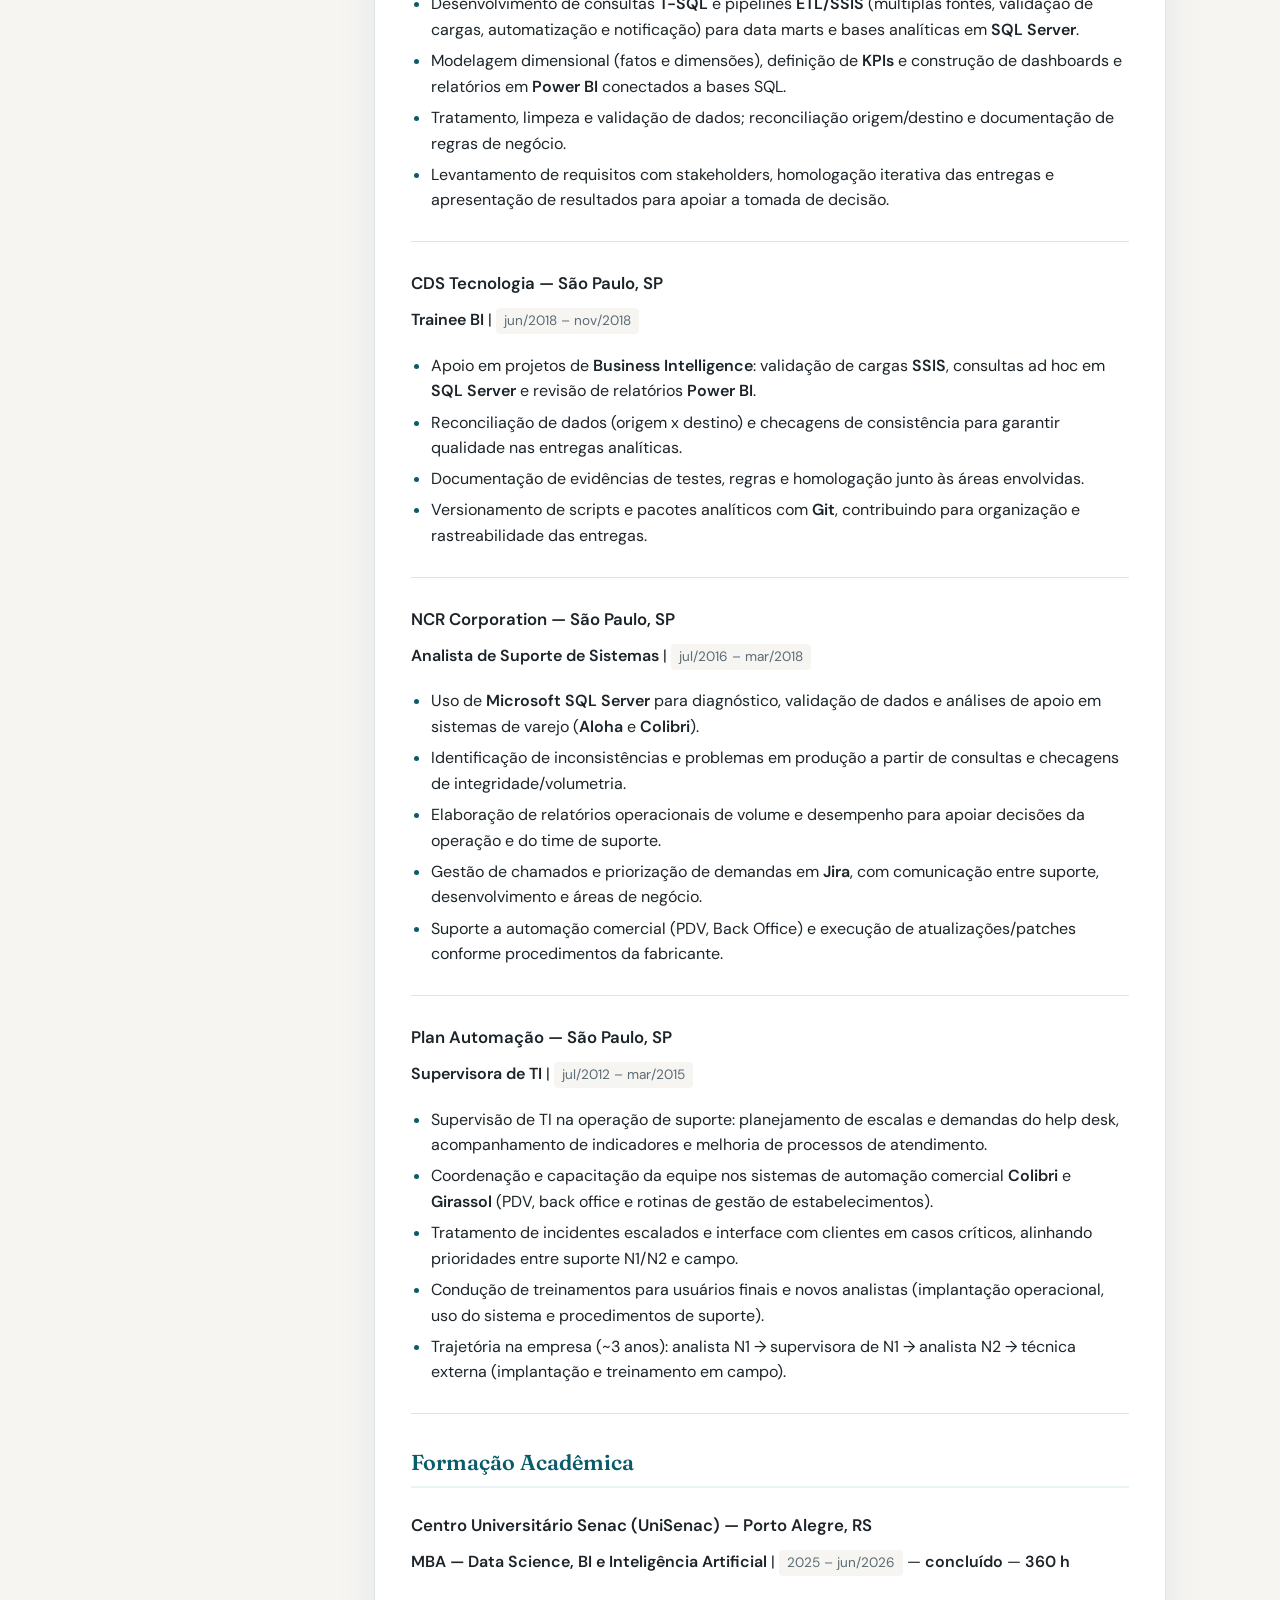
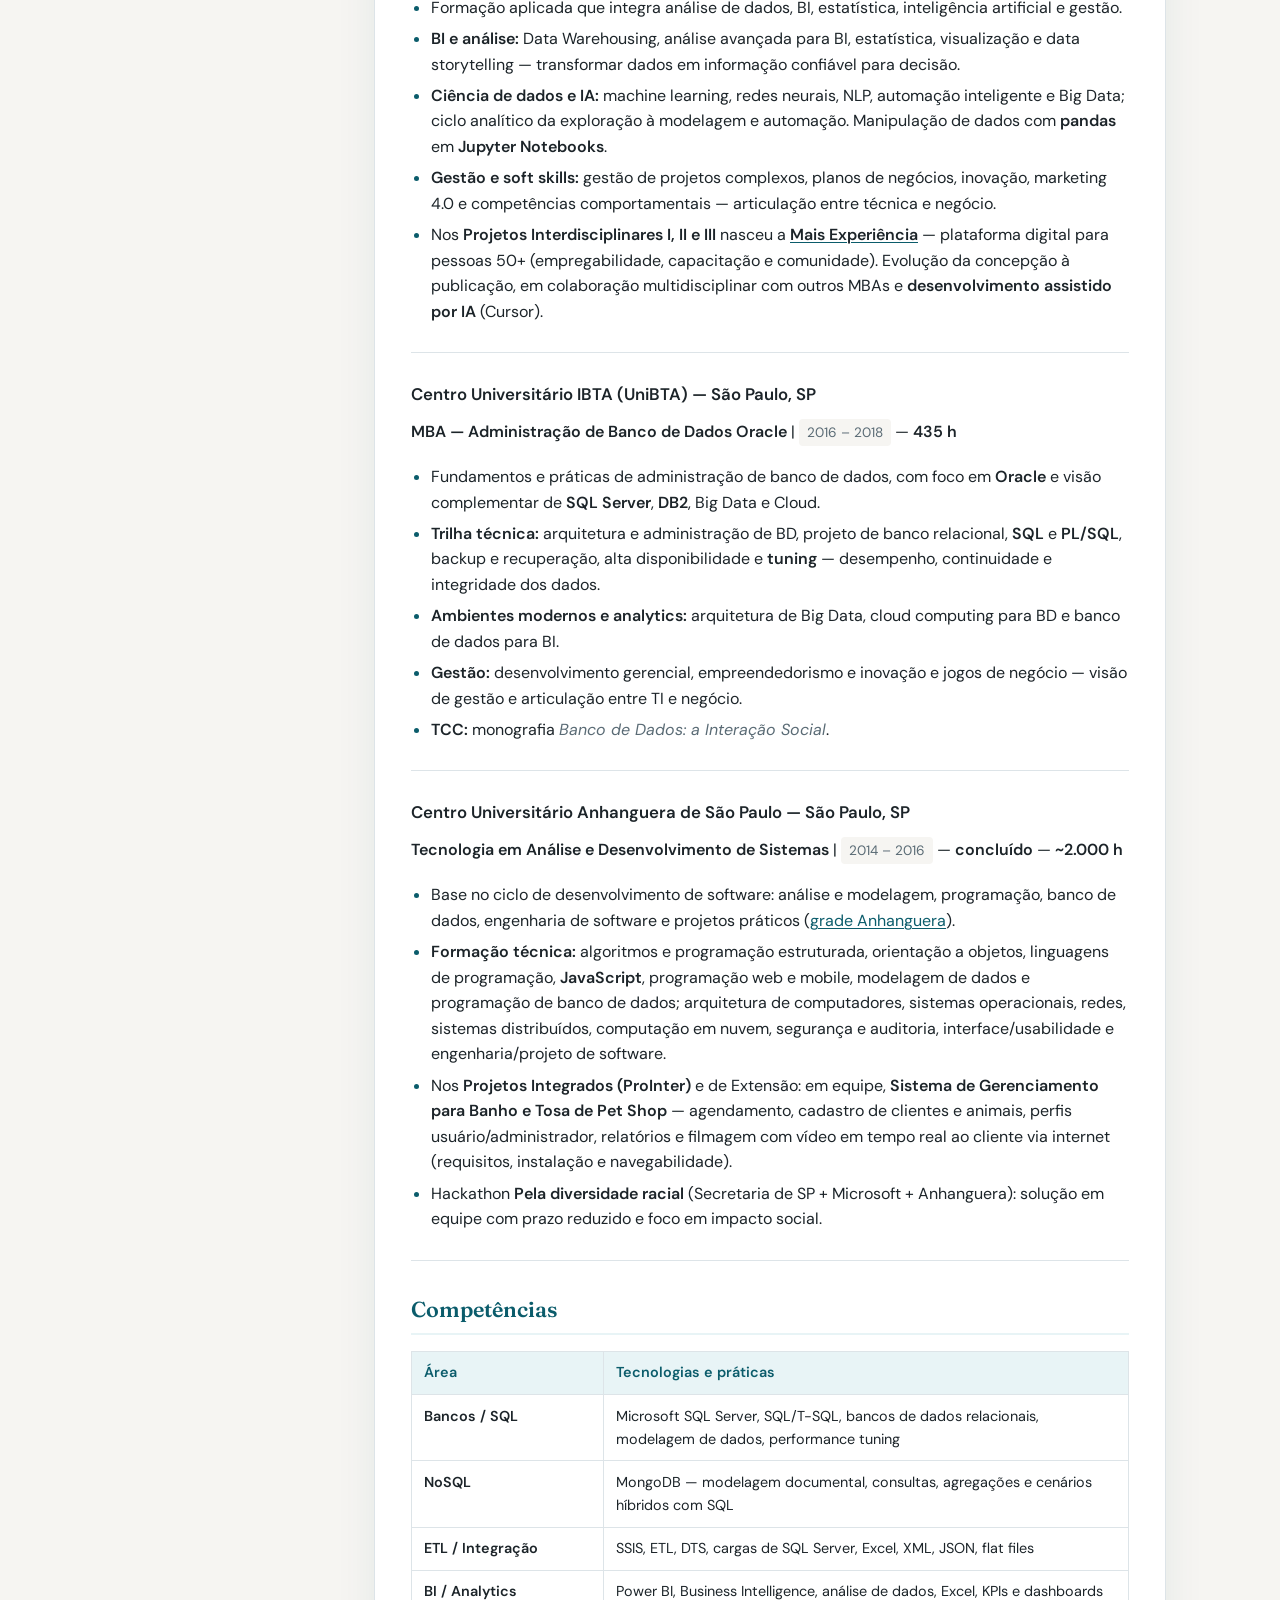
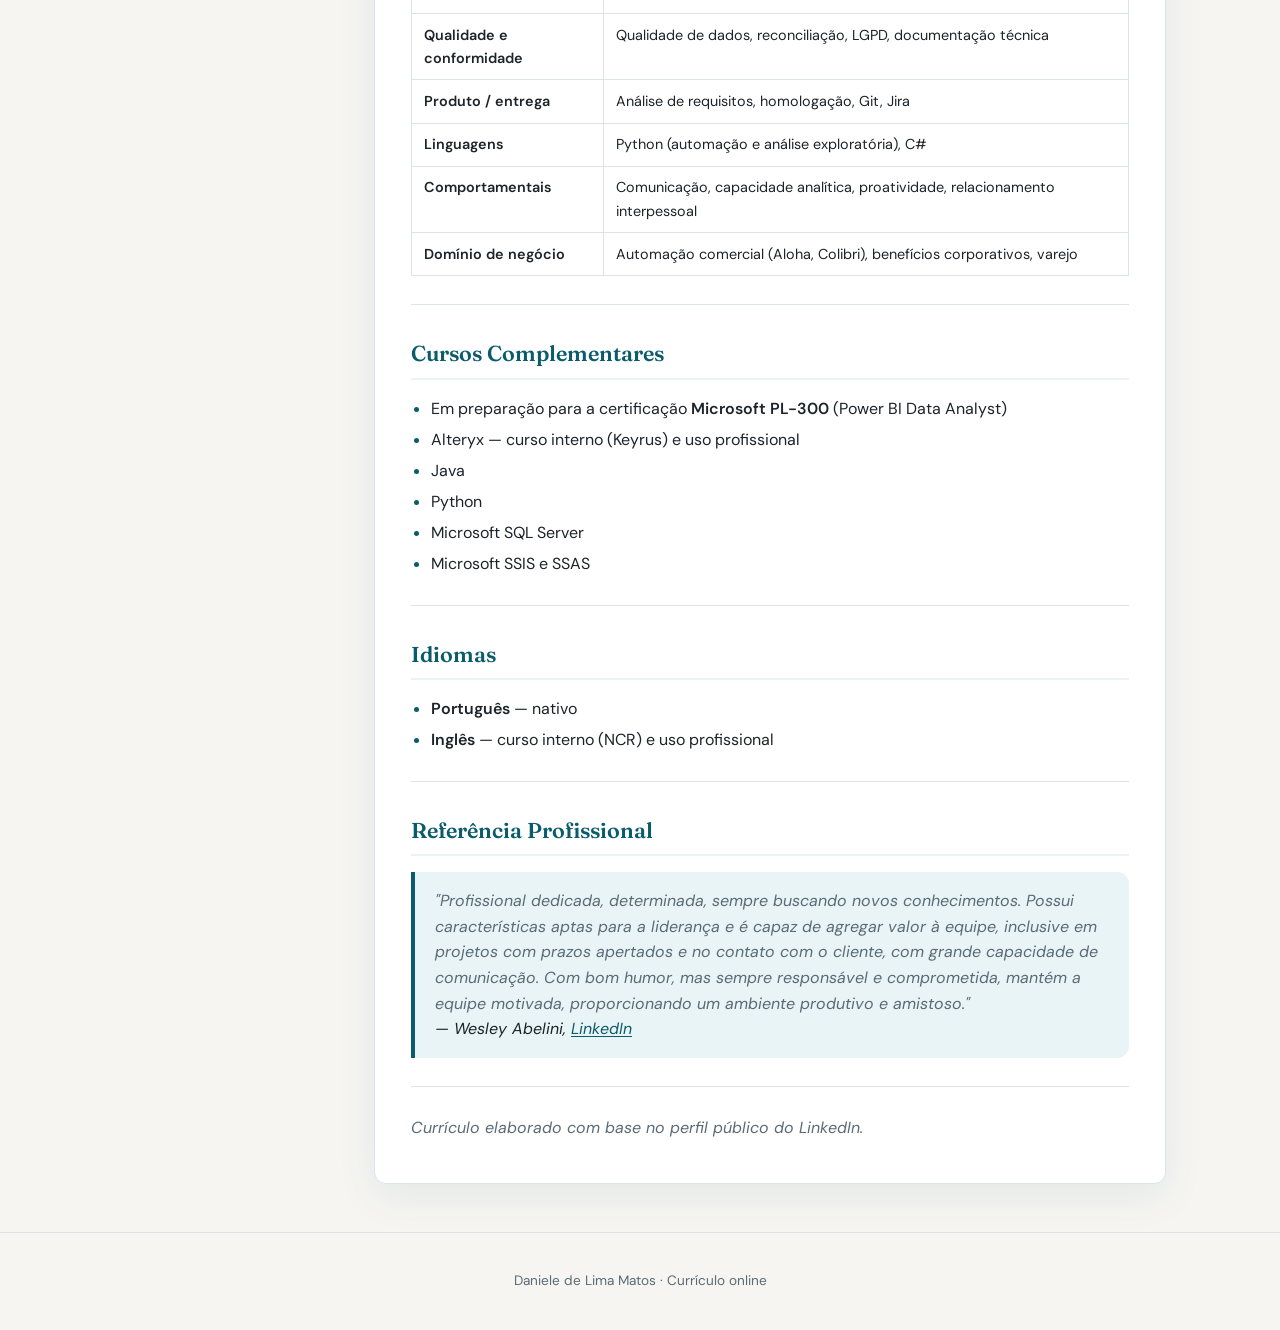
==== commit 10e757b7: "Adiciona preparação para certificação Microsoft PL-300. Co-authored-by: Cursor <cursoragent@cursor.c" ====
--- a/index.html
+++ b/index.html
@@ -193,6 +193,7 @@
 <hr />
 <h2 id="cursos-complementares">Cursos Complementares</h2>
 <ul>
+<li>Em preparação para a certificação <strong>Microsoft PL-300</strong> (Power BI Data Analyst)</li>
 <li>Alteryx — curso interno (Keyrus) e uso profissional</li>
 <li>Java</li>
 <li>Python</li>
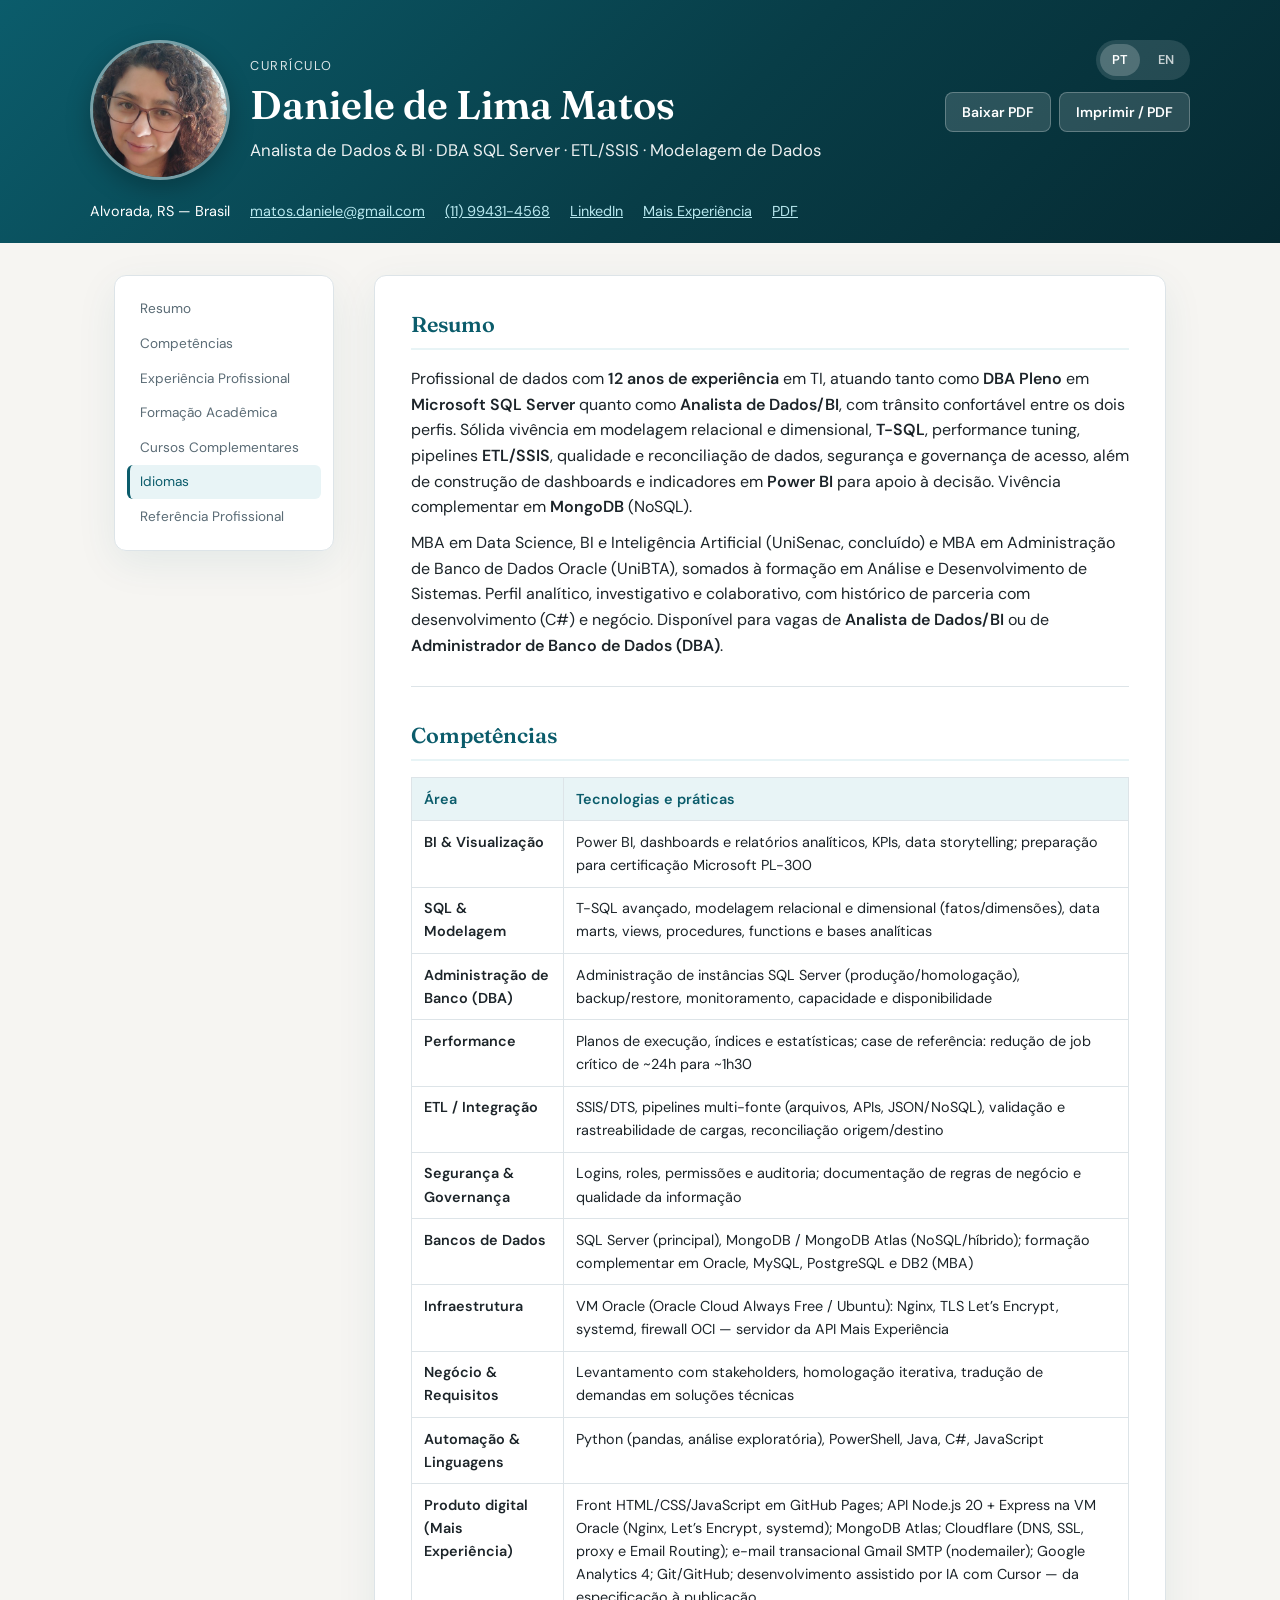
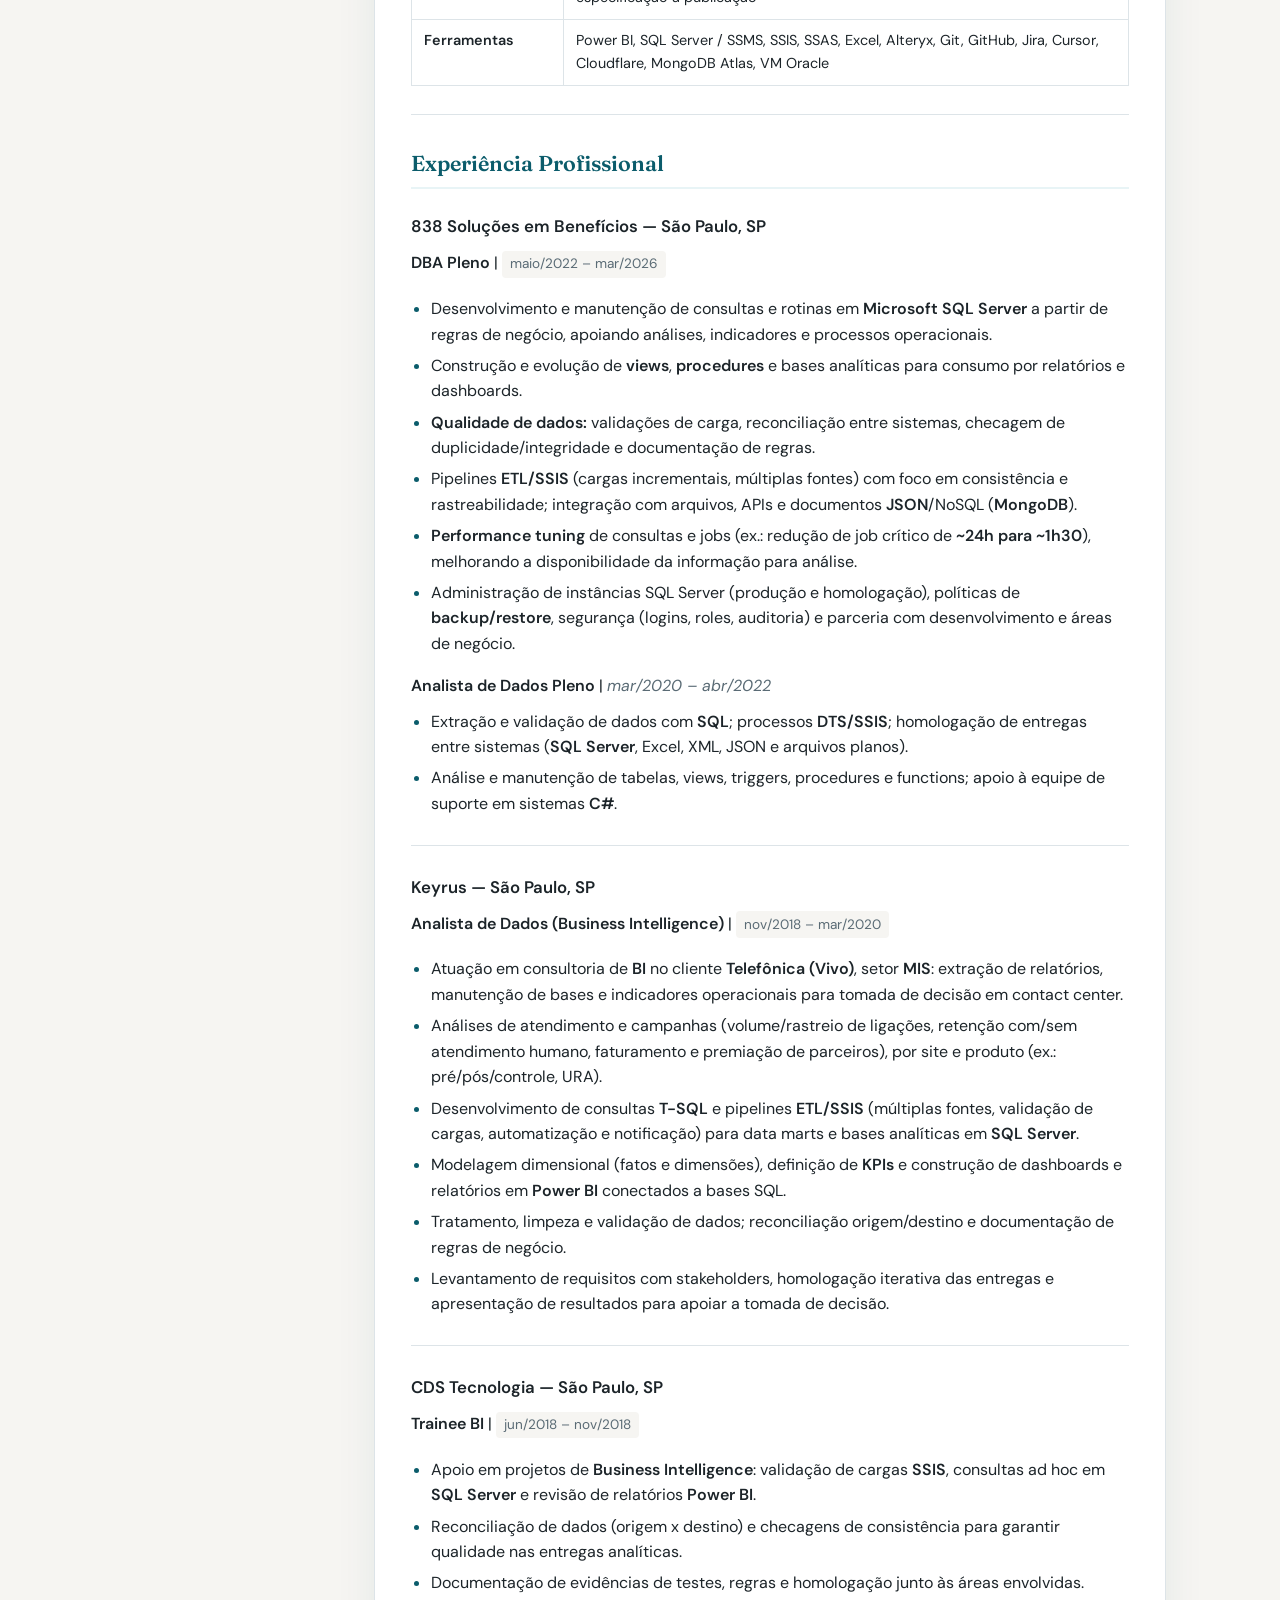
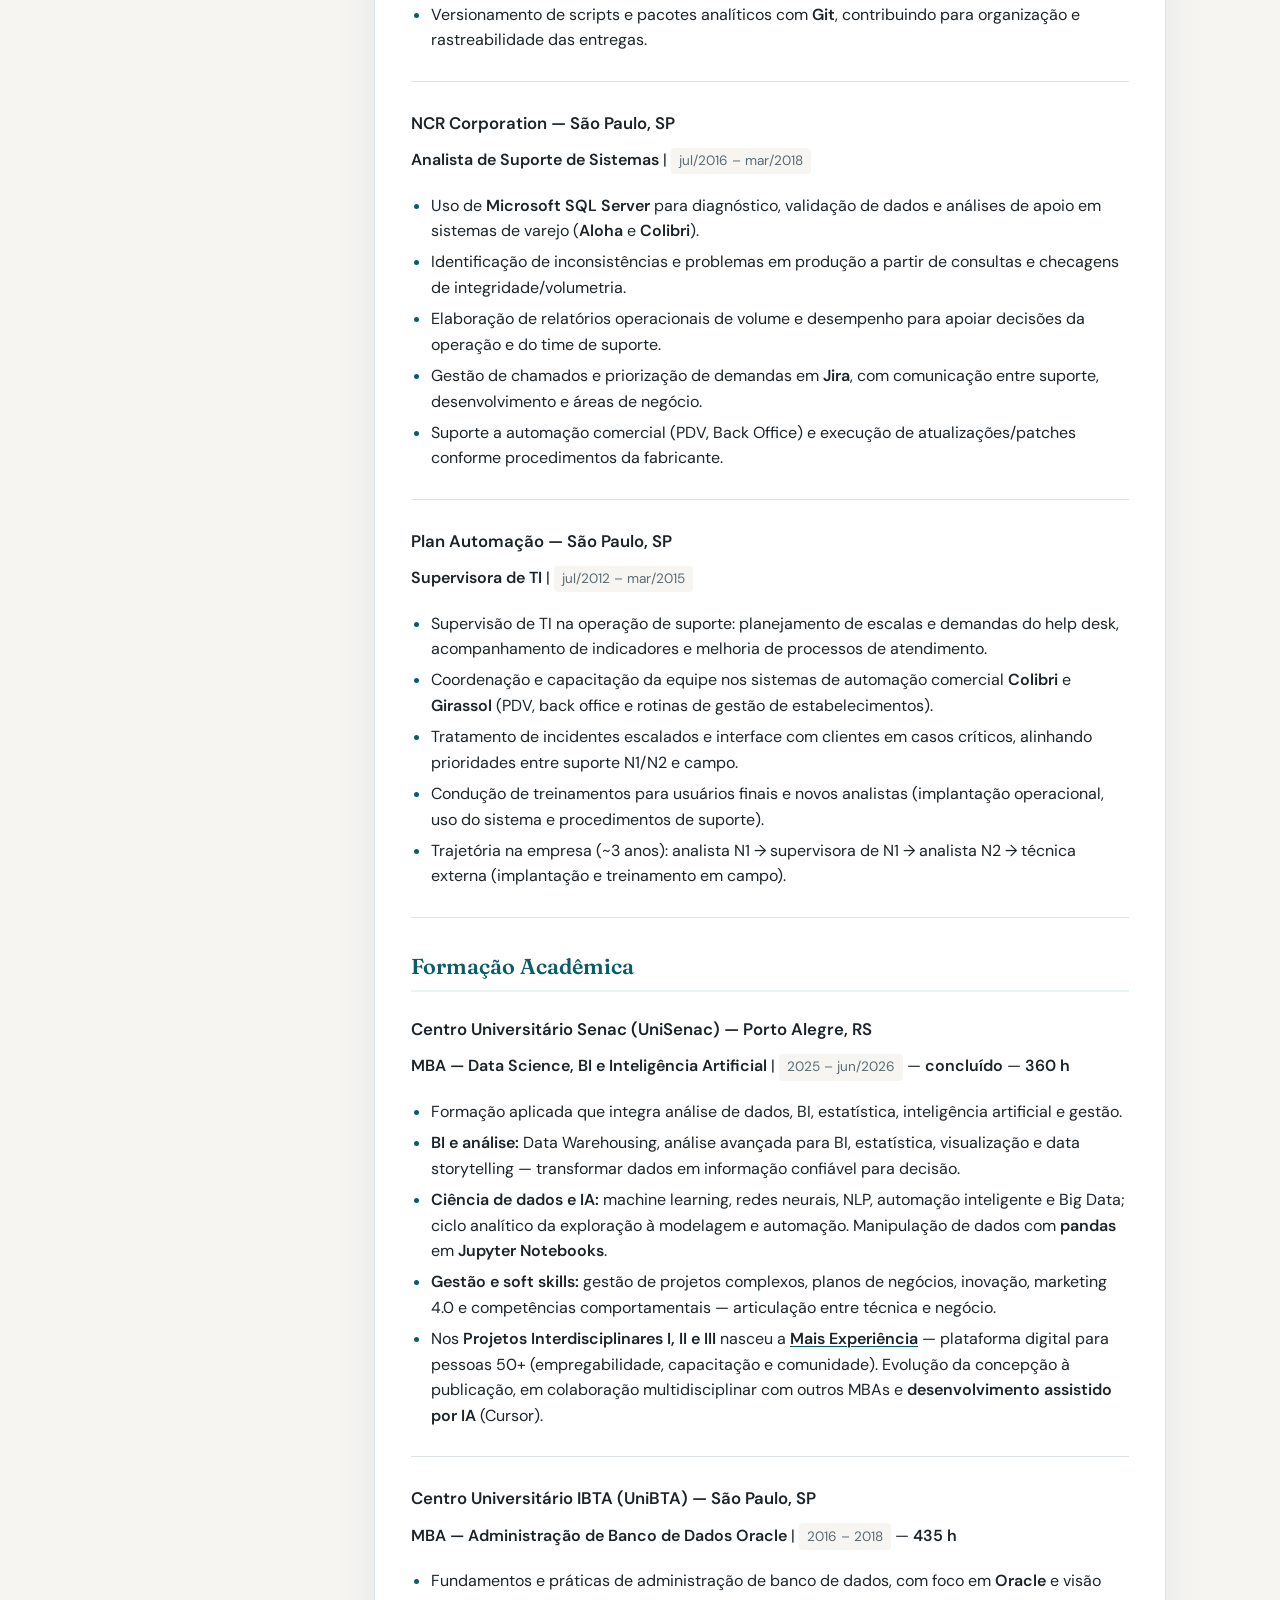
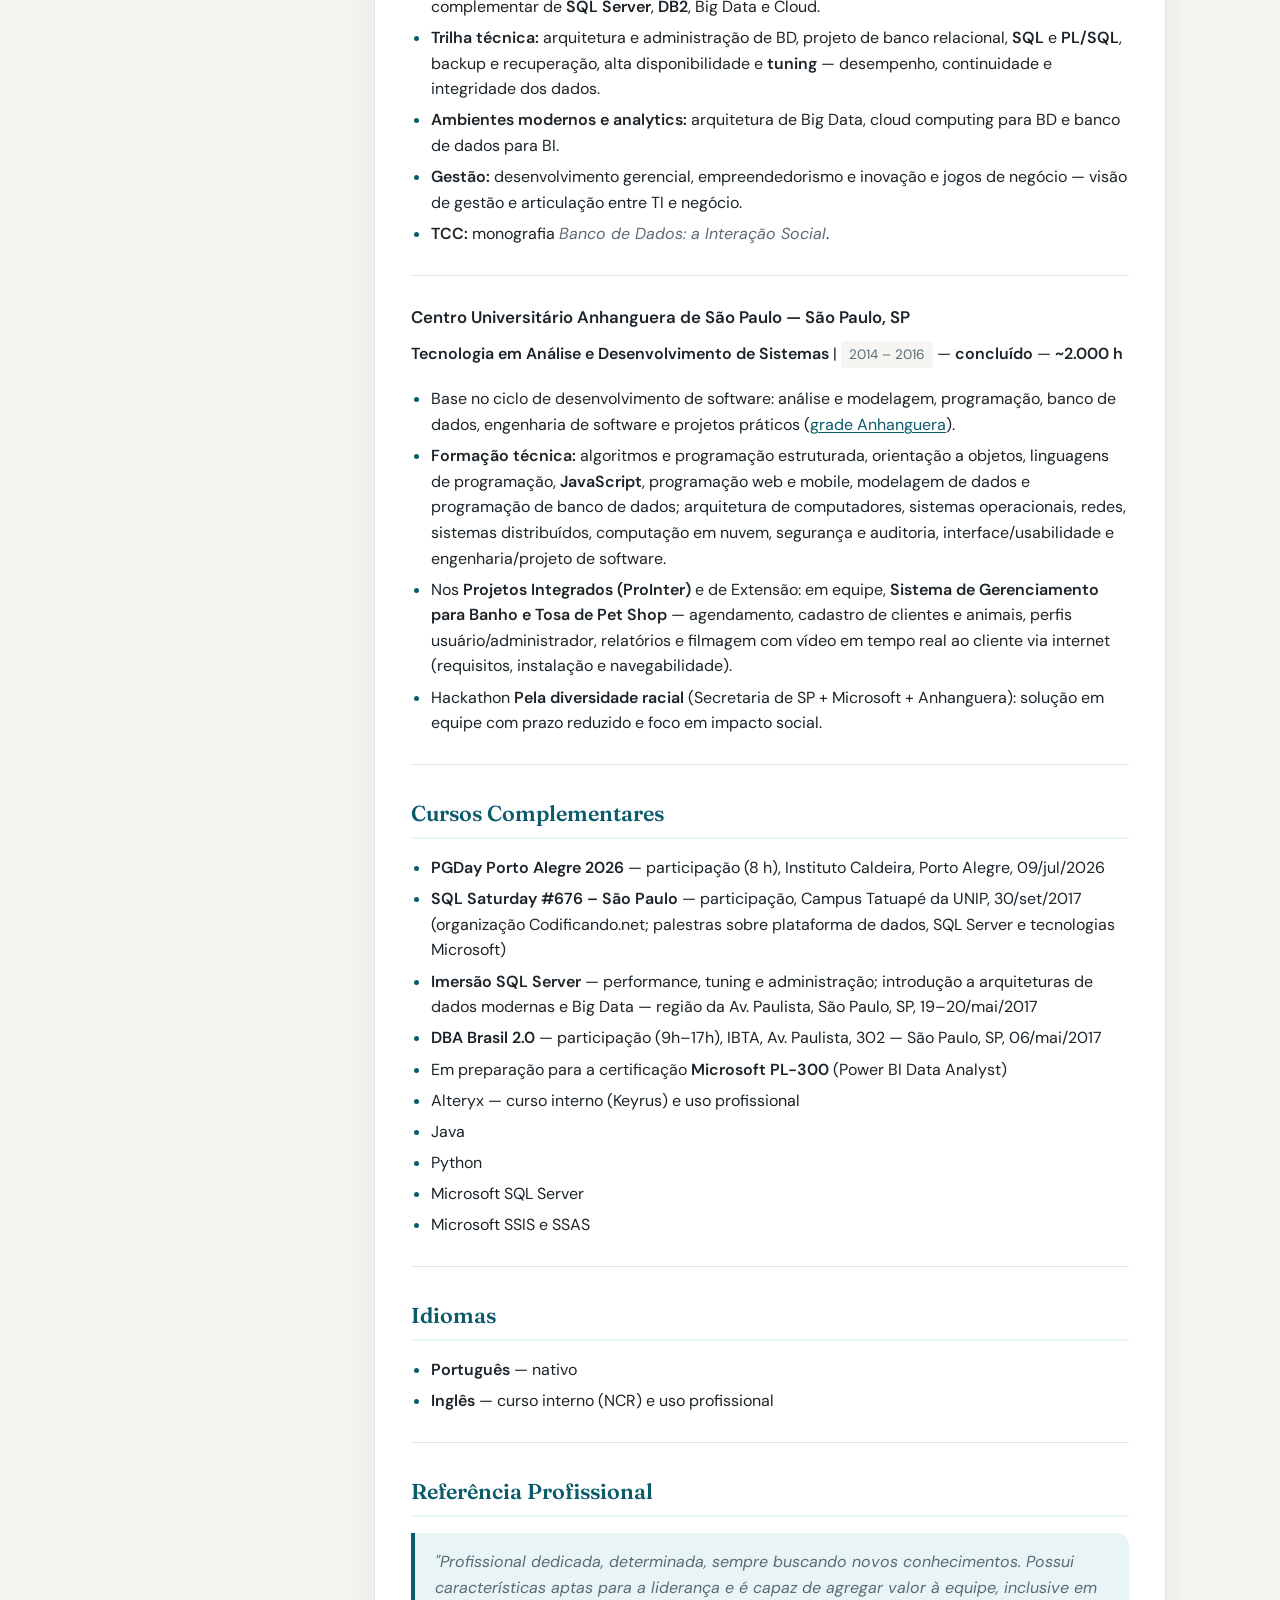
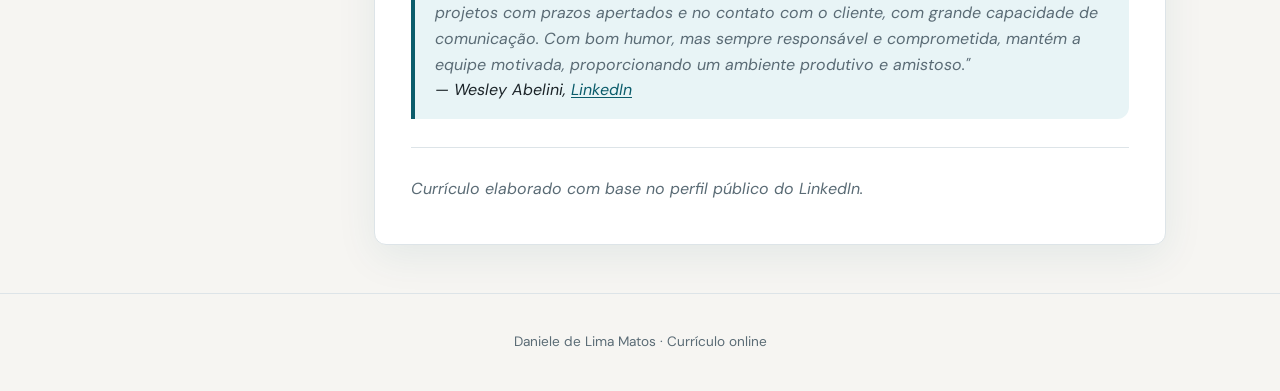
==== commit 7ebdf351: "Unifica o currículo padrão (Dados/DBA) com foto, PDF resumido e limpeza. Remove versões alternativas" ====
--- a/index.html
+++ b/index.html
@@ -3,8 +3,8 @@
 <head>
   <meta charset="utf-8">
   <meta name="viewport" content="width=device-width, initial-scale=1">
-  <meta name="description" content="Currículo profissional de Daniele de Lima Matos — DBA, dados e BI.">
-  <title>Daniele de Lima Matos — Currículo</title>
+  <meta name="description" content="Currículo profissional de Daniele de Lima Matos — Analista de Dados/BI e DBA SQL Server.">
+  <title>Daniele de Lima Matos — Analista de Dados &amp; DBA</title>
   <link rel="preconnect" href="https://fonts.googleapis.com">
   <link rel="preconnect" href="https://fonts.gstatic.com" crossorigin>
   <link href="https://fonts.googleapis.com/css2?family=DM+Sans:ital,opsz,wght@0,9..40,400;0,9..40,500;0,9..40,600;0,9..40,700;1,9..40,400&family=Fraunces:opsz,wght@9..144,600&display=swap" rel="stylesheet">
@@ -15,20 +15,27 @@
 
   <header class="site-header">
     <div class="header-inner">
-      <div class="brand">
-        <p class="eyebrow">Currículo</p>
-        <h1 class="name">Daniele de Lima Matos</h1>
-        <p class="tagline">DBA Pleno · Análise de Dados · Business Intelligence</p>
+      <div class="brand-row">
+        <img
+          class="profile-photo"
+          src="img/foto-perfil.jpg"
+          alt="Foto de Daniele de Lima Matos"
+          width="140"
+          height="140"
+        >
+        <div class="brand">
+          <p class="eyebrow">Currículo</p>
+          <h1 class="name">Daniele de Lima Matos</h1>
+          <p class="tagline">Analista de Dados &amp; BI · DBA SQL Server · ETL/SSIS · Modelagem de Dados</p>
+        </div>
       </div>
       <div class="header-actions">
         <nav class="lang-nav" aria-label="Idioma">
           <a href="index.html" class="lang-link is-active">PT</a>
-          <a href="en.html" class="lang-link ">EN</a>
-          <a href="analista-sistemas.html" class="lang-link ">Sistemas</a>
-          <a href="desenvolvedor-sql.html" class="lang-link ">SQL</a>
+          <a href="en.html" class="lang-link">EN</a>
         </nav>
         <div class="header-buttons">
-          <a href="Curriculo-DanieleLM.pdf" class="btn btn-ghost" target="_blank" rel="noopener noreferrer">Baixar PDF</a>
+          <a href="Curriculo-Daniele-de-Lima-Matos.pdf" class="btn btn-ghost" target="_blank" rel="noopener noreferrer">Baixar PDF</a>
           <button type="button" class="btn btn-ghost" onclick="window.print()" aria-label="Imprimir currículo">
             Imprimir / PDF
           </button>
@@ -41,7 +48,7 @@
       <a href="tel:+5511994314568">(11) 99431-4568</a>
       <a href="https://www.linkedin.com/in/matosdaniele/" target="_blank" rel="noopener noreferrer">LinkedIn</a>
       <a href="https://maisexperiencia.com.br/" target="_blank" rel="noopener noreferrer">Mais Experiência</a>
-      <a href="Curriculo-DanieleLM.pdf" target="_blank" rel="noopener noreferrer">PDF</a>
+      <a href="Curriculo-Daniele-de-Lima-Matos.pdf" target="_blank" rel="noopener noreferrer">PDF</a>
     </div>
   </header>
 
@@ -50,11 +57,69 @@
       <nav class="toc" id="toc"></nav>
     </aside>
     <main id="conteudo" class="content prose">
-<a href="mailto:matos.daniele@gmail.com"><span>matos.daniele@gmail.com</span></a> · (11) 99431-4568<br />
-<a href="https://www.linkedin.com/in/matosdaniele/">LinkedIn</a> · <a href="Curriculo-DanieleLM.pdf">PDF</a></p>
 <h2 id="resumo">Resumo</h2>
-<p>Profissional de tecnologia com <strong>12 anos de experiência</strong> em <strong>SQL Server</strong>, <strong>análise de dados</strong>, <strong>ETL</strong> e <strong>Business Intelligence</strong>. Atuação como <strong>DBA Pleno</strong> e <strong>Analista de Dados</strong> e em consultoria de BI, com foco em consultas e rotinas a partir de regras de negócio, qualidade e reconciliação de dados, pipelines <strong>SSIS</strong> e dashboards <strong>Power BI</strong>. Vivência complementar em <strong>MongoDB</strong> (NoSQL). Histórico em liderança de equipes de suporte e TI.</p>
-<p>Perfil analítico, colaborativo e orientado a dados confiáveis para tomada de decisão.</p>
+<p>Profissional de dados com <strong>12 anos de experiência</strong> em TI, atuando tanto como <strong>DBA Pleno</strong> em <strong>Microsoft SQL Server</strong> quanto como <strong>Analista de Dados/BI</strong>, com trânsito confortável entre os dois perfis. Sólida vivência em modelagem relacional e dimensional, <strong>T-SQL</strong>, performance tuning, pipelines <strong>ETL/SSIS</strong>, qualidade e reconciliação de dados, segurança e governança de acesso, além de construção de dashboards e indicadores em <strong>Power BI</strong> para apoio à decisão. Vivência complementar em <strong>MongoDB</strong> (NoSQL).</p>
+<p>MBA em Data Science, BI e Inteligência Artificial (UniSenac, concluído) e MBA em Administração de Banco de Dados Oracle (UniBTA), somados à formação em Análise e Desenvolvimento de Sistemas. Perfil analítico, investigativo e colaborativo, com histórico de parceria com desenvolvimento (C#) e negócio. Disponível para vagas de <strong>Analista de Dados/BI</strong> ou de <strong>Administrador de Banco de Dados (DBA)</strong>.</p>
+<hr />
+<h2 id="competências">Competências</h2>
+<table>
+<thead>
+<tr>
+<th>Área</th>
+<th>Tecnologias e práticas</th>
+</tr>
+</thead>
+<tbody>
+<tr>
+<td><strong>BI &amp; Visualização</strong></td>
+<td>Power BI, dashboards e relatórios analíticos, KPIs, data storytelling; preparação para certificação Microsoft PL-300</td>
+</tr>
+<tr>
+<td><strong>SQL &amp; Modelagem</strong></td>
+<td>T-SQL avançado, modelagem relacional e dimensional (fatos/dimensões), data marts, views, procedures, functions e bases analíticas</td>
+</tr>
+<tr>
+<td><strong>Administração de Banco (DBA)</strong></td>
+<td>Administração de instâncias SQL Server (produção/homologação), backup/restore, monitoramento, capacidade e disponibilidade</td>
+</tr>
+<tr>
+<td><strong>Performance</strong></td>
+<td>Planos de execução, índices e estatísticas; case de referência: redução de job crítico de ~24h para ~1h30</td>
+</tr>
+<tr>
+<td><strong>ETL / Integração</strong></td>
+<td>SSIS/DTS, pipelines multi-fonte (arquivos, APIs, JSON/NoSQL), validação e rastreabilidade de cargas, reconciliação origem/destino</td>
+</tr>
+<tr>
+<td><strong>Segurança &amp; Governança</strong></td>
+<td>Logins, roles, permissões e auditoria; documentação de regras de negócio e qualidade da informação</td>
+</tr>
+<tr>
+<td><strong>Bancos de Dados</strong></td>
+<td>SQL Server (principal), MongoDB / MongoDB Atlas (NoSQL/híbrido); formação complementar em Oracle, MySQL, PostgreSQL e DB2 (MBA)</td>
+</tr>
+<tr>
+<td><strong>Infraestrutura</strong></td>
+<td>VM Oracle (Oracle Cloud Always Free / Ubuntu): Nginx, TLS Let’s Encrypt, systemd, firewall OCI — servidor da API Mais Experiência</td>
+</tr>
+<tr>
+<td><strong>Negócio &amp; Requisitos</strong></td>
+<td>Levantamento com stakeholders, homologação iterativa, tradução de demandas em soluções técnicas</td>
+</tr>
+<tr>
+<td><strong>Automação &amp; Linguagens</strong></td>
+<td>Python (pandas, análise exploratória), PowerShell, Java, C#, JavaScript</td>
+</tr>
+<tr>
+<td><strong>Produto digital (Mais Experiência)</strong></td>
+<td>Front HTML/CSS/JavaScript em GitHub Pages; API Node.js 20 + Express na VM Oracle (Nginx, Let’s Encrypt, systemd); MongoDB Atlas; Cloudflare (DNS, SSL, proxy e Email Routing); e-mail transacional Gmail SMTP (nodemailer); Google Analytics 4; Git/GitHub; desenvolvimento assistido por IA com Cursor — da especificação à publicação</td>
+</tr>
+<tr>
+<td><strong>Ferramentas</strong></td>
+<td>Power BI, SQL Server / SSMS, SSIS, SSAS, Excel, Alteryx, Git, GitHub, Jira, Cursor, Cloudflare, MongoDB Atlas, VM Oracle</td>
+</tr>
+</tbody>
+</table>
 <hr />
 <h2 id="experiência-profissional">Experiência Profissional</h2>
 <h3 id="838-soluções-em-benefícios--são-paulo-sp">838 Soluções em Benefícios — São Paulo, SP</h3>
@@ -143,56 +208,12 @@
 <li>Hackathon <strong>Pela diversidade racial</strong> (Secretaria de SP + Microsoft + Anhanguera): solução em equipe com prazo reduzido e foco em impacto social.</li>
 </ul>
 <hr />
-<h2 id="competências">Competências</h2>
-<table>
-<thead>
-<tr>
-<th>Área</th>
-<th>Tecnologias e práticas</th>
-</tr>
-</thead>
-<tbody>
-<tr>
-<td><strong>Bancos / SQL</strong></td>
-<td>Microsoft SQL Server, SQL/T-SQL, bancos de dados relacionais, modelagem de dados, performance tuning</td>
-</tr>
-<tr>
-<td><strong>NoSQL</strong></td>
-<td>MongoDB — modelagem documental, consultas, agregações e cenários híbridos com SQL</td>
-</tr>
-<tr>
-<td><strong>ETL / Integração</strong></td>
-<td>SSIS, ETL, DTS, cargas de SQL Server, Excel, XML, JSON, flat files</td>
-</tr>
-<tr>
-<td><strong>BI / Analytics</strong></td>
-<td>Power BI, Business Intelligence, análise de dados, Excel, KPIs e dashboards</td>
-</tr>
-<tr>
-<td><strong>Qualidade e conformidade</strong></td>
-<td>Qualidade de dados, reconciliação, LGPD, documentação técnica</td>
-</tr>
-<tr>
-<td><strong>Produto / entrega</strong></td>
-<td>Análise de requisitos, homologação, Git, Jira</td>
-</tr>
-<tr>
-<td><strong>Linguagens</strong></td>
-<td>Python (automação e análise exploratória), C#</td>
-</tr>
-<tr>
-<td><strong>Comportamentais</strong></td>
-<td>Comunicação, capacidade analítica, proatividade, relacionamento interpessoal</td>
-</tr>
-<tr>
-<td><strong>Domínio de negócio</strong></td>
-<td>Automação comercial (Aloha, Colibri), benefícios corporativos, varejo</td>
-</tr>
-</tbody>
-</table>
-<hr />
 <h2 id="cursos-complementares">Cursos Complementares</h2>
 <ul>
+<li><strong>PGDay Porto Alegre 2026</strong> — participação (8 h), Instituto Caldeira, Porto Alegre, 09/jul/2026</li>
+<li><strong>SQL Saturday #676 – São Paulo</strong> — participação, Campus Tatuapé da UNIP, 30/set/2017 (organização Codificando.net; palestras sobre plataforma de dados, SQL Server e tecnologias Microsoft)</li>
+<li><strong>Imersão SQL Server</strong> — performance, tuning e administração; introdução a arquiteturas de dados modernas e Big Data — região da Av. Paulista, São Paulo, SP, 19–20/mai/2017</li>
+<li><strong>DBA Brasil 2.0</strong> — participação (9h–17h), IBTA, Av. Paulista, 302 — São Paulo, SP, 06/mai/2017</li>
 <li>Em preparação para a certificação <strong>Microsoft PL-300</strong> (Power BI Data Analyst)</li>
 <li>Alteryx — curso interno (Keyrus) e uso profissional</li>
 <li>Java</li>
--- a/css/style.css
+++ b/css/style.css
@@ -62,6 +62,26 @@
   gap: 1.5rem;
 }
 
+.brand-row {
+  display: flex;
+  align-items: center;
+  gap: 1.25rem;
+  min-width: 0;
+  flex: 1 1 18rem;
+}
+
+.profile-photo {
+  flex-shrink: 0;
+  width: 140px;
+  height: 140px;
+  object-fit: cover;
+  object-position: center 18%;
+  border-radius: 50%;
+  border: 3px solid rgba(255, 255, 255, 0.4);
+  box-shadow: 0 8px 24px rgba(0, 0, 0, 0.25);
+  background: rgba(255, 255, 255, 0.08);
+}
+
 .eyebrow {
   margin: 0 0 0.35rem;
   font-size: 0.8rem;
@@ -355,6 +375,15 @@
     grid-template-columns: 1fr;
   }
 
+  .brand-row {
+    width: 100%;
+  }
+
+  .profile-photo {
+    width: 112px;
+    height: 112px;
+  }
+
   .sidebar {
     position: static;
   }
@@ -385,6 +414,12 @@
     print-color-adjust: exact;
   }
 
+  .profile-photo {
+    width: 100px;
+    height: 100px;
+    box-shadow: none;
+  }
+
   .layout {
     display: block;
     padding: 0;
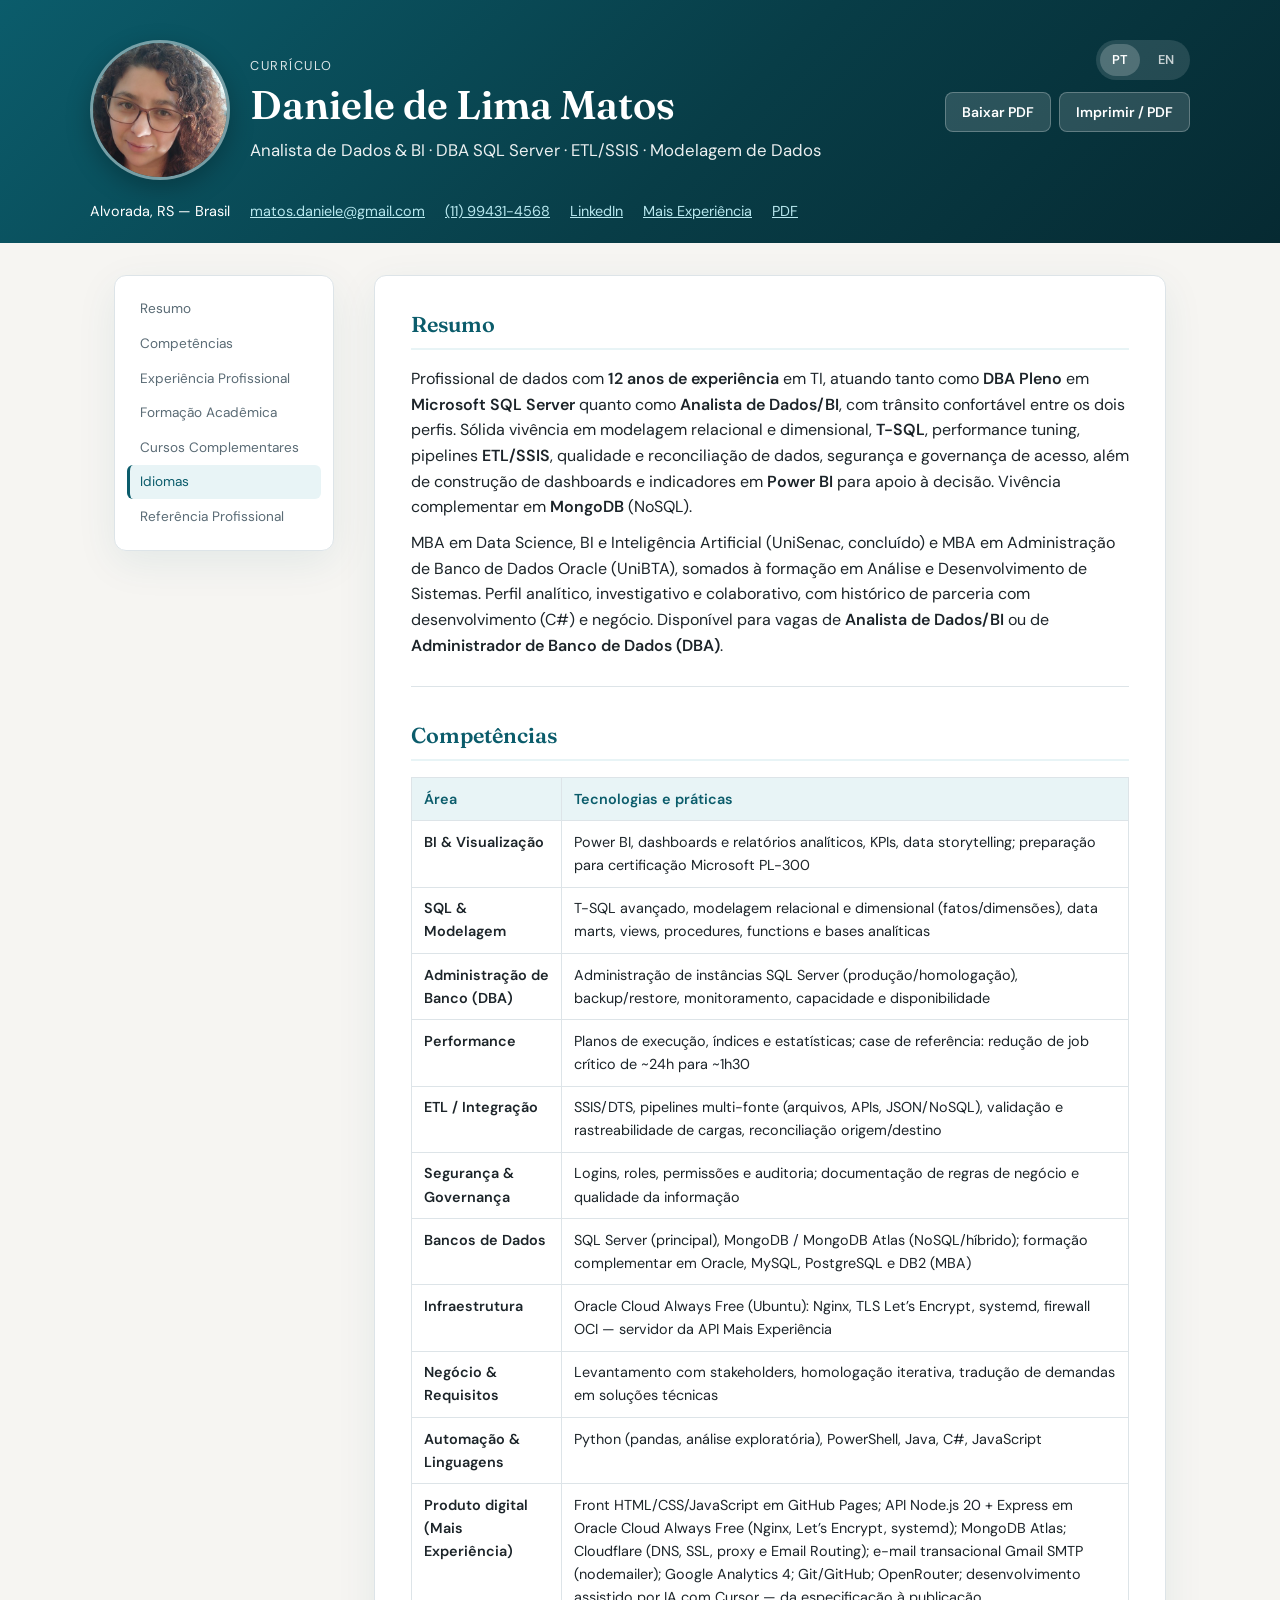
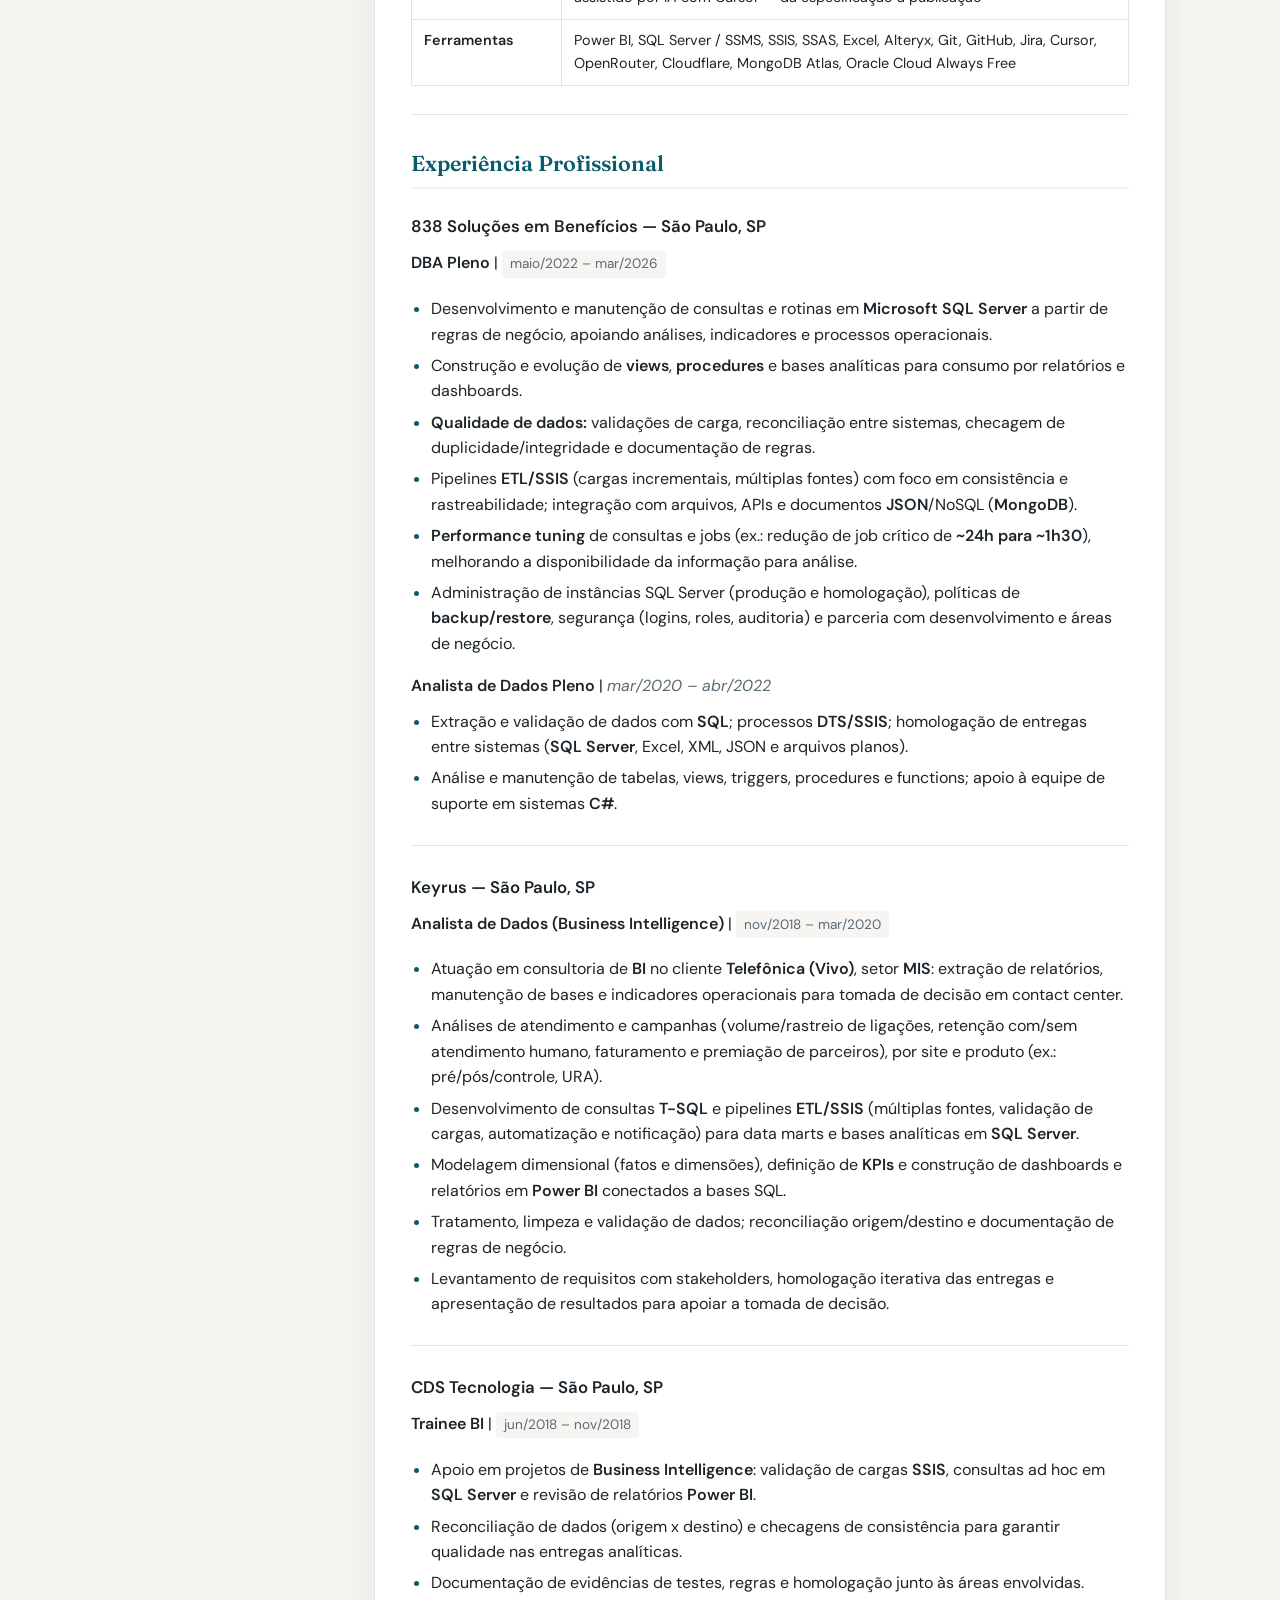
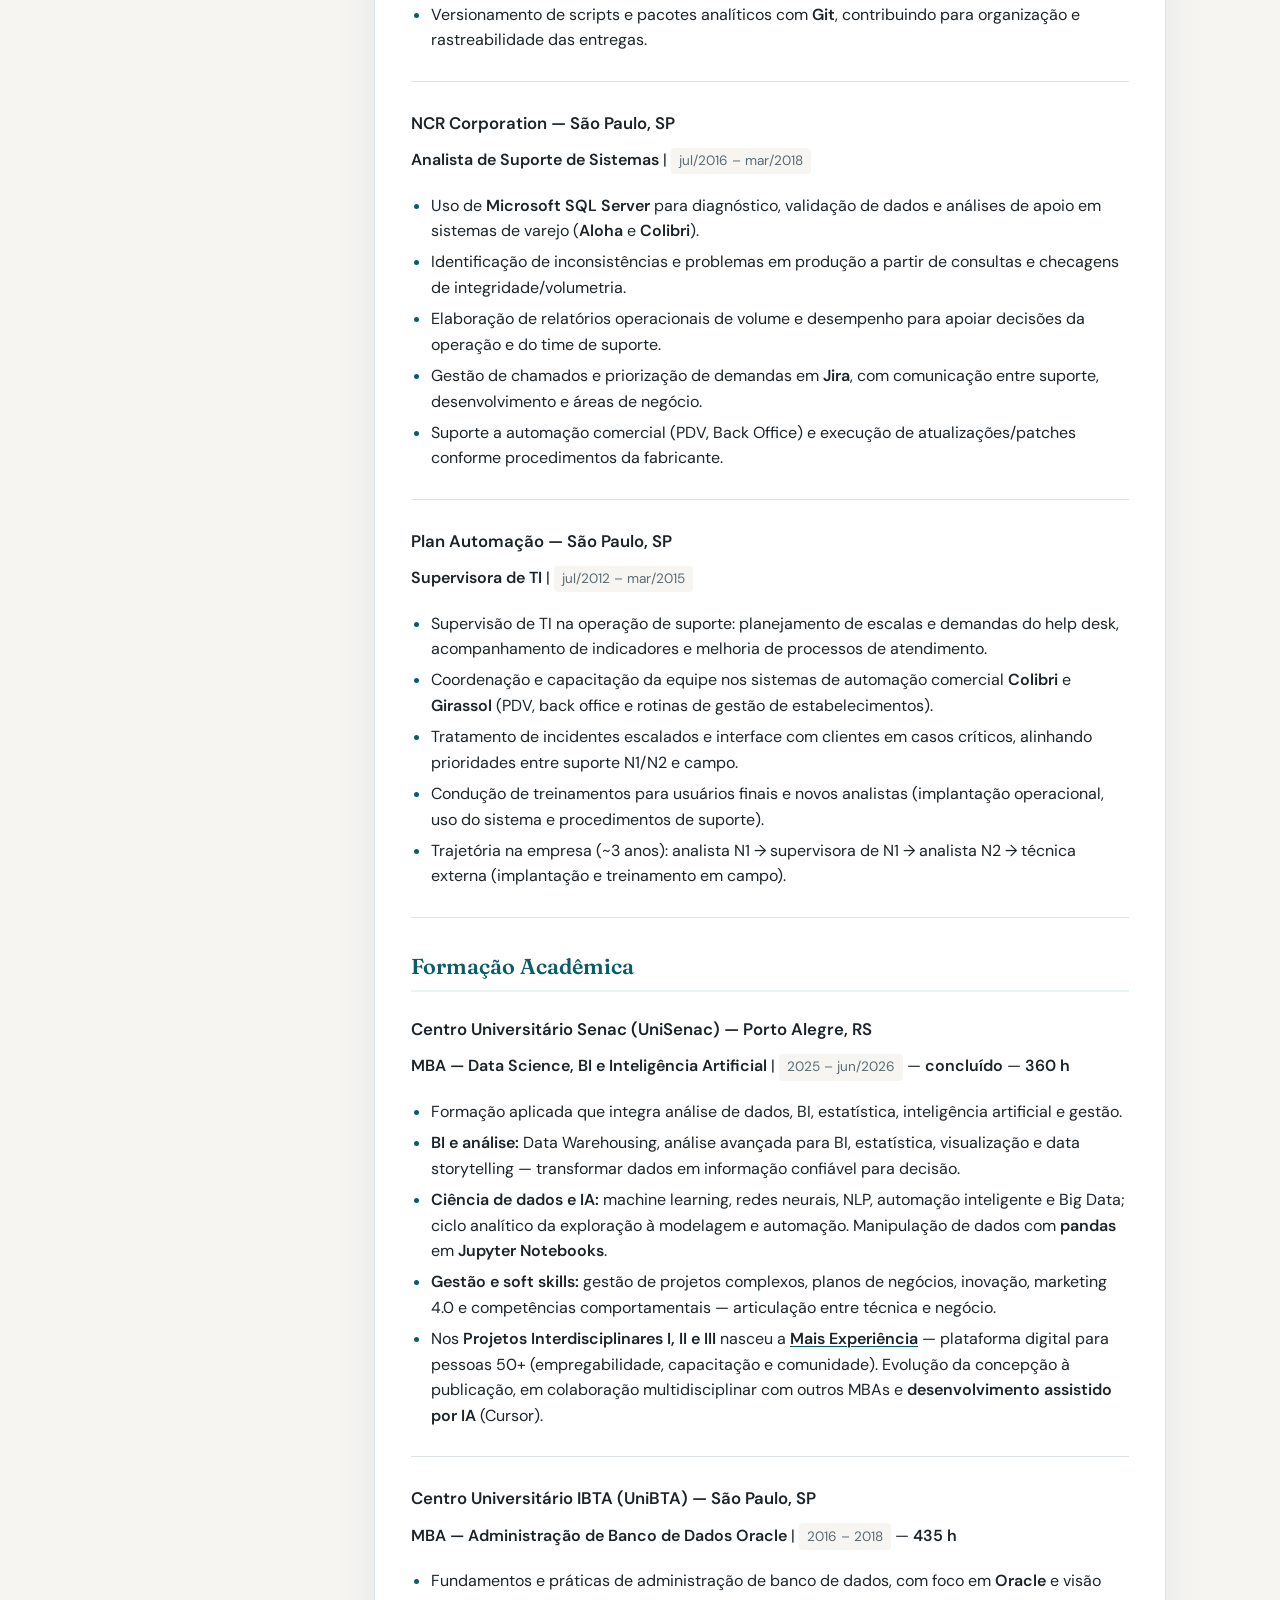
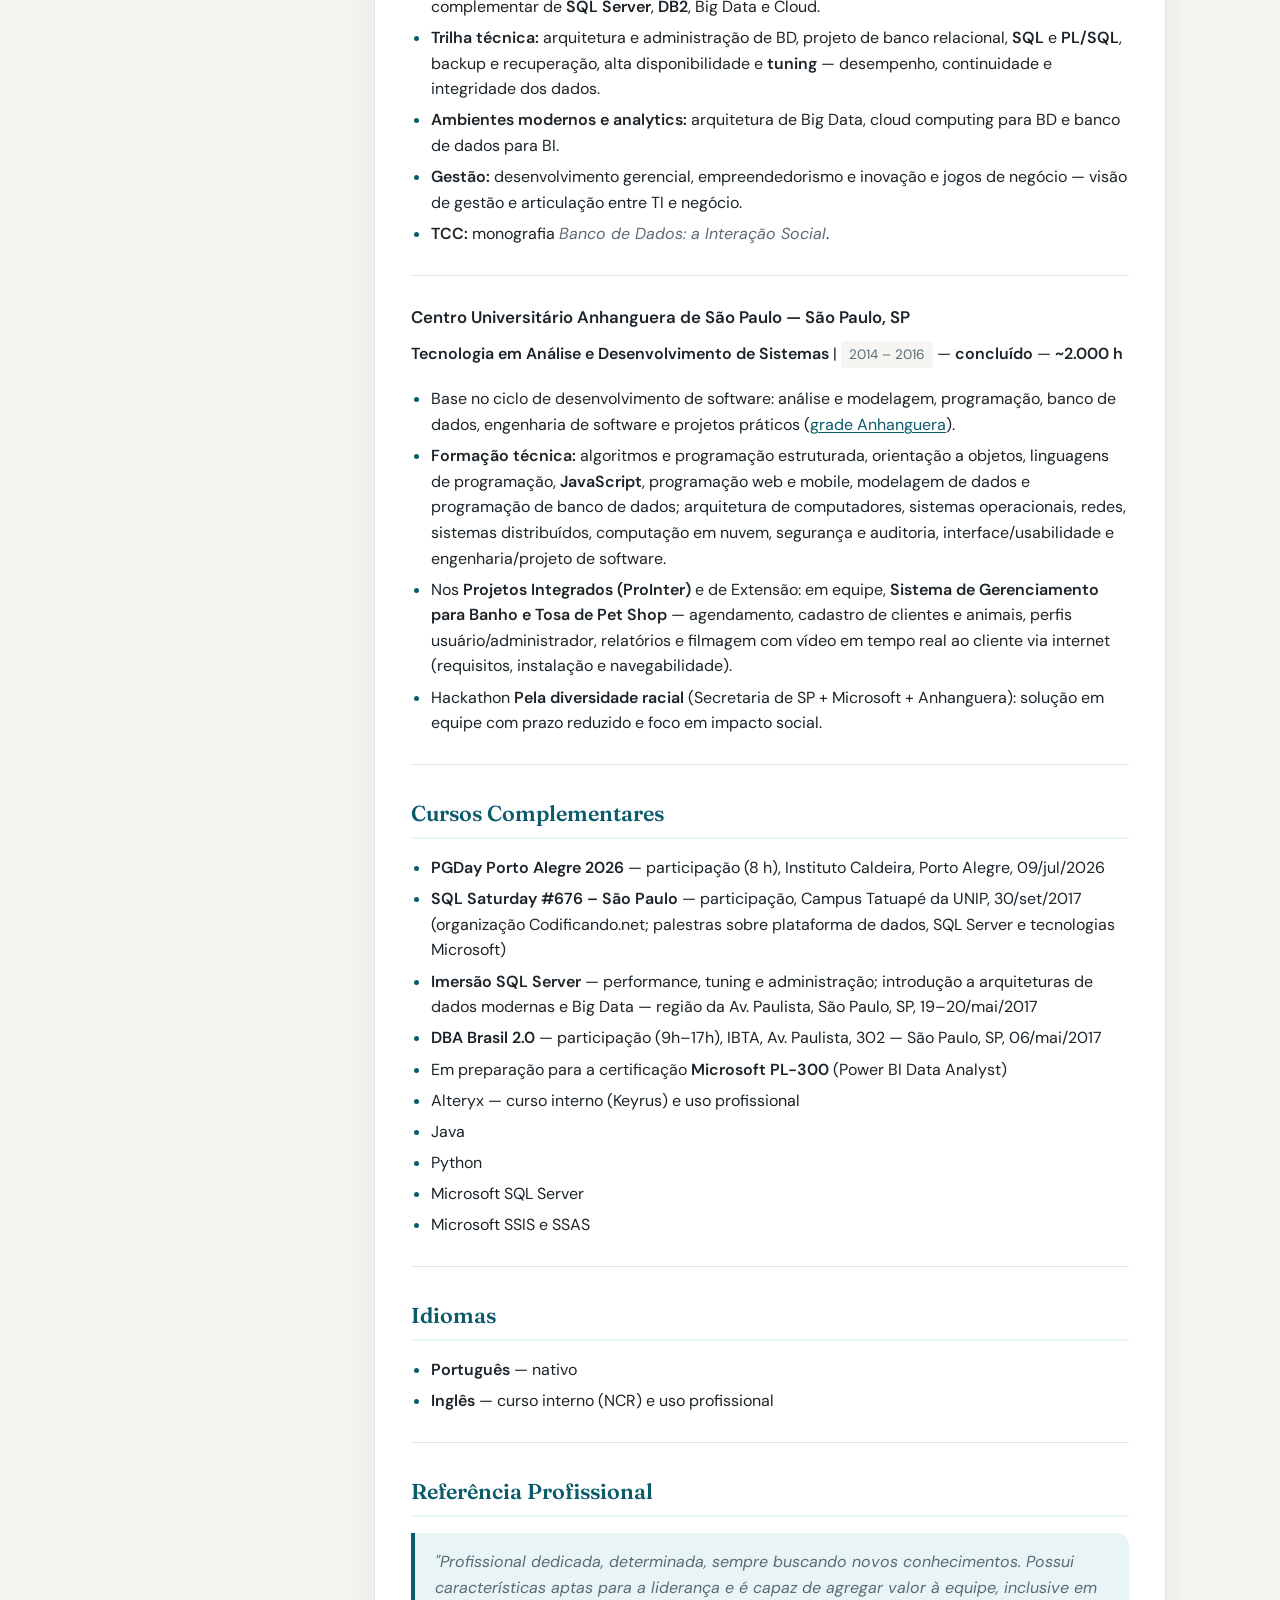
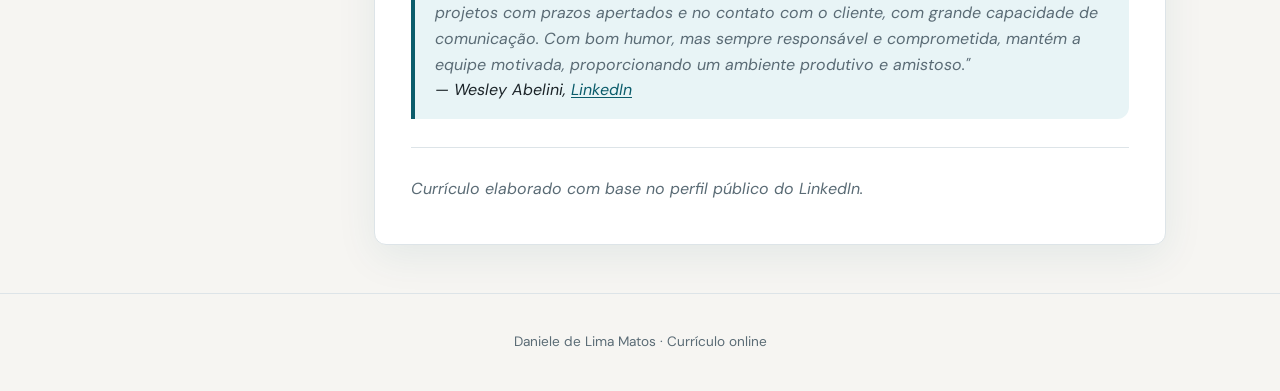
==== commit 7c572a77: "Atualiza stack do Mais Experiência com OpenRouter e Oracle Cloud Always Free. Alinha página PT/EN, W" ====
--- a/index.html
+++ b/index.html
@@ -100,7 +100,7 @@
 </tr>
 <tr>
 <td><strong>Infraestrutura</strong></td>
-<td>VM Oracle (Oracle Cloud Always Free / Ubuntu): Nginx, TLS Let’s Encrypt, systemd, firewall OCI — servidor da API Mais Experiência</td>
+<td>Oracle Cloud Always Free (Ubuntu): Nginx, TLS Let’s Encrypt, systemd, firewall OCI — servidor da API Mais Experiência</td>
 </tr>
 <tr>
 <td><strong>Negócio &amp; Requisitos</strong></td>
@@ -112,11 +112,11 @@
 </tr>
 <tr>
 <td><strong>Produto digital (Mais Experiência)</strong></td>
-<td>Front HTML/CSS/JavaScript em GitHub Pages; API Node.js 20 + Express na VM Oracle (Nginx, Let’s Encrypt, systemd); MongoDB Atlas; Cloudflare (DNS, SSL, proxy e Email Routing); e-mail transacional Gmail SMTP (nodemailer); Google Analytics 4; Git/GitHub; desenvolvimento assistido por IA com Cursor — da especificação à publicação</td>
+<td>Front HTML/CSS/JavaScript em GitHub Pages; API Node.js 20 + Express em Oracle Cloud Always Free (Nginx, Let’s Encrypt, systemd); MongoDB Atlas; Cloudflare (DNS, SSL, proxy e Email Routing); e-mail transacional Gmail SMTP (nodemailer); Google Analytics 4; Git/GitHub; OpenRouter; desenvolvimento assistido por IA com Cursor — da especificação à publicação</td>
 </tr>
 <tr>
 <td><strong>Ferramentas</strong></td>
-<td>Power BI, SQL Server / SSMS, SSIS, SSAS, Excel, Alteryx, Git, GitHub, Jira, Cursor, Cloudflare, MongoDB Atlas, VM Oracle</td>
+<td>Power BI, SQL Server / SSMS, SSIS, SSAS, Excel, Alteryx, Git, GitHub, Jira, Cursor, OpenRouter, Cloudflare, MongoDB Atlas, Oracle Cloud Always Free</td>
 </tr>
 </tbody>
 </table>
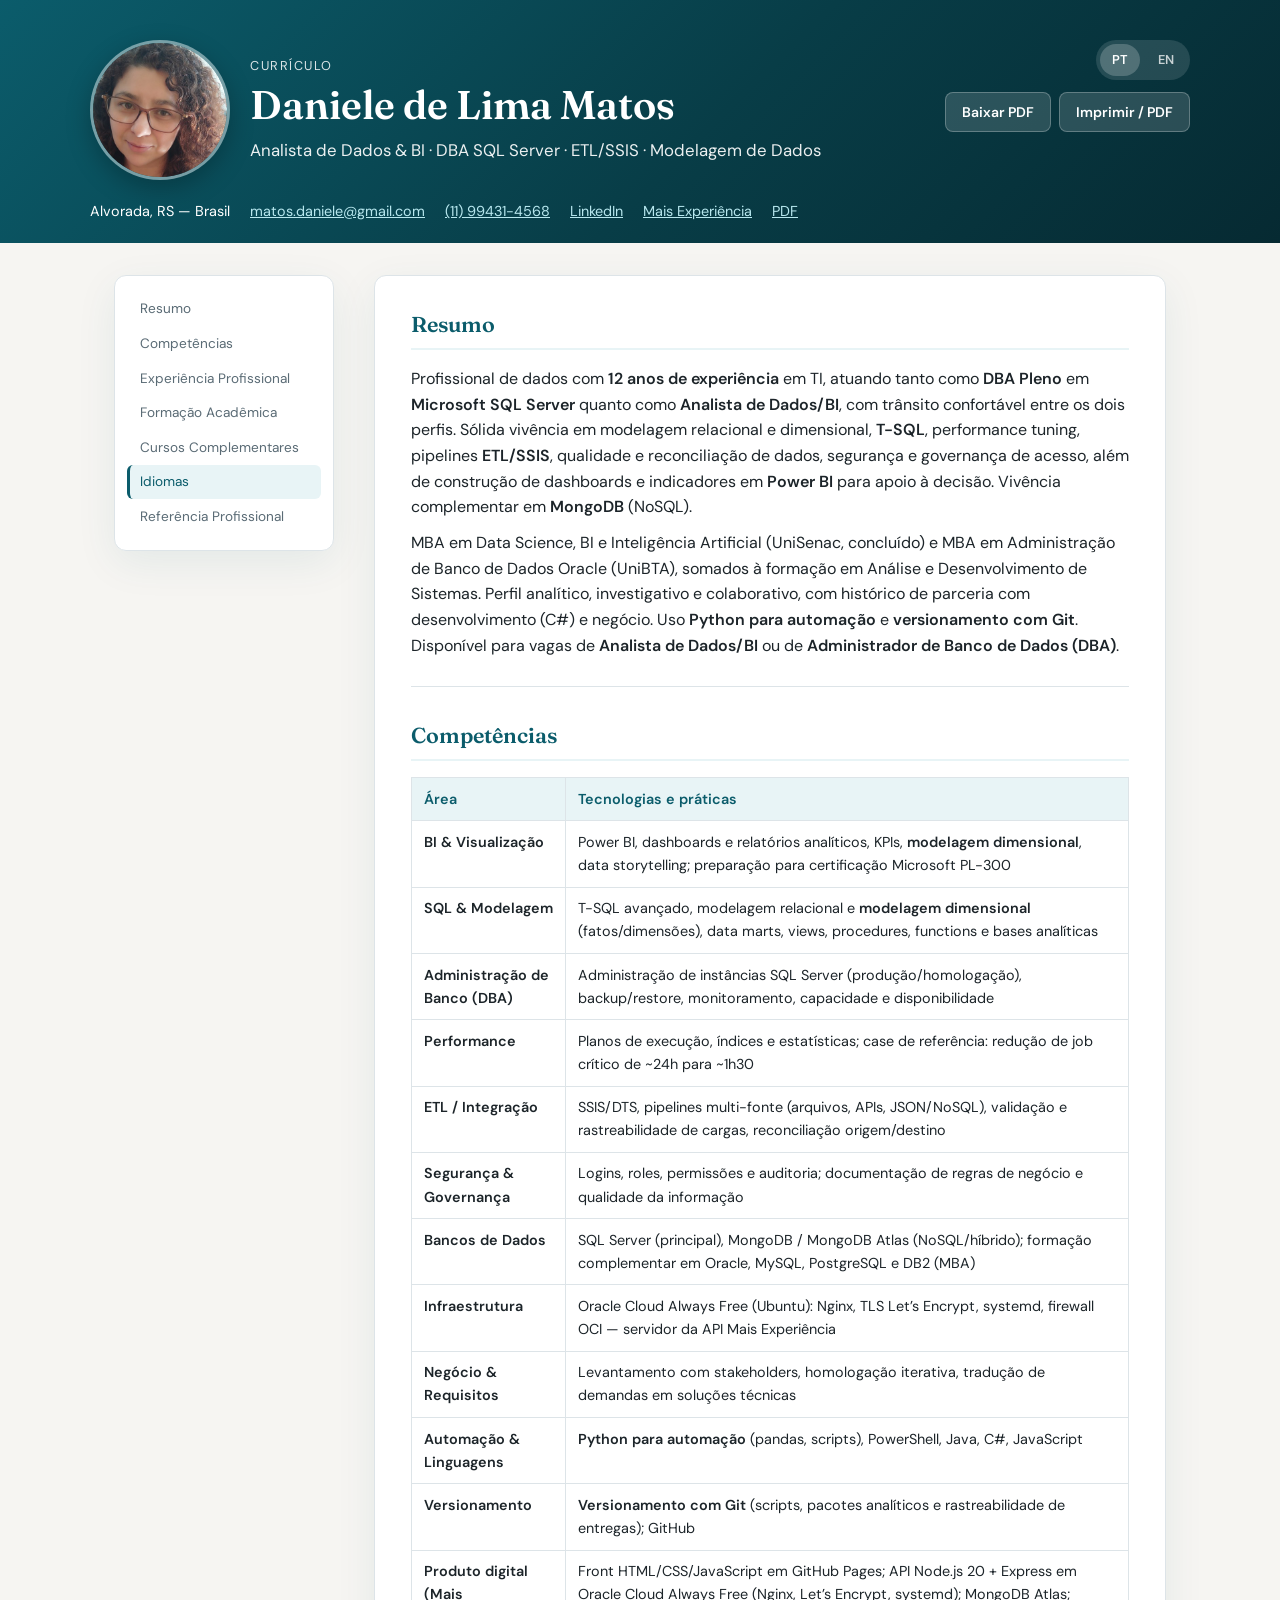
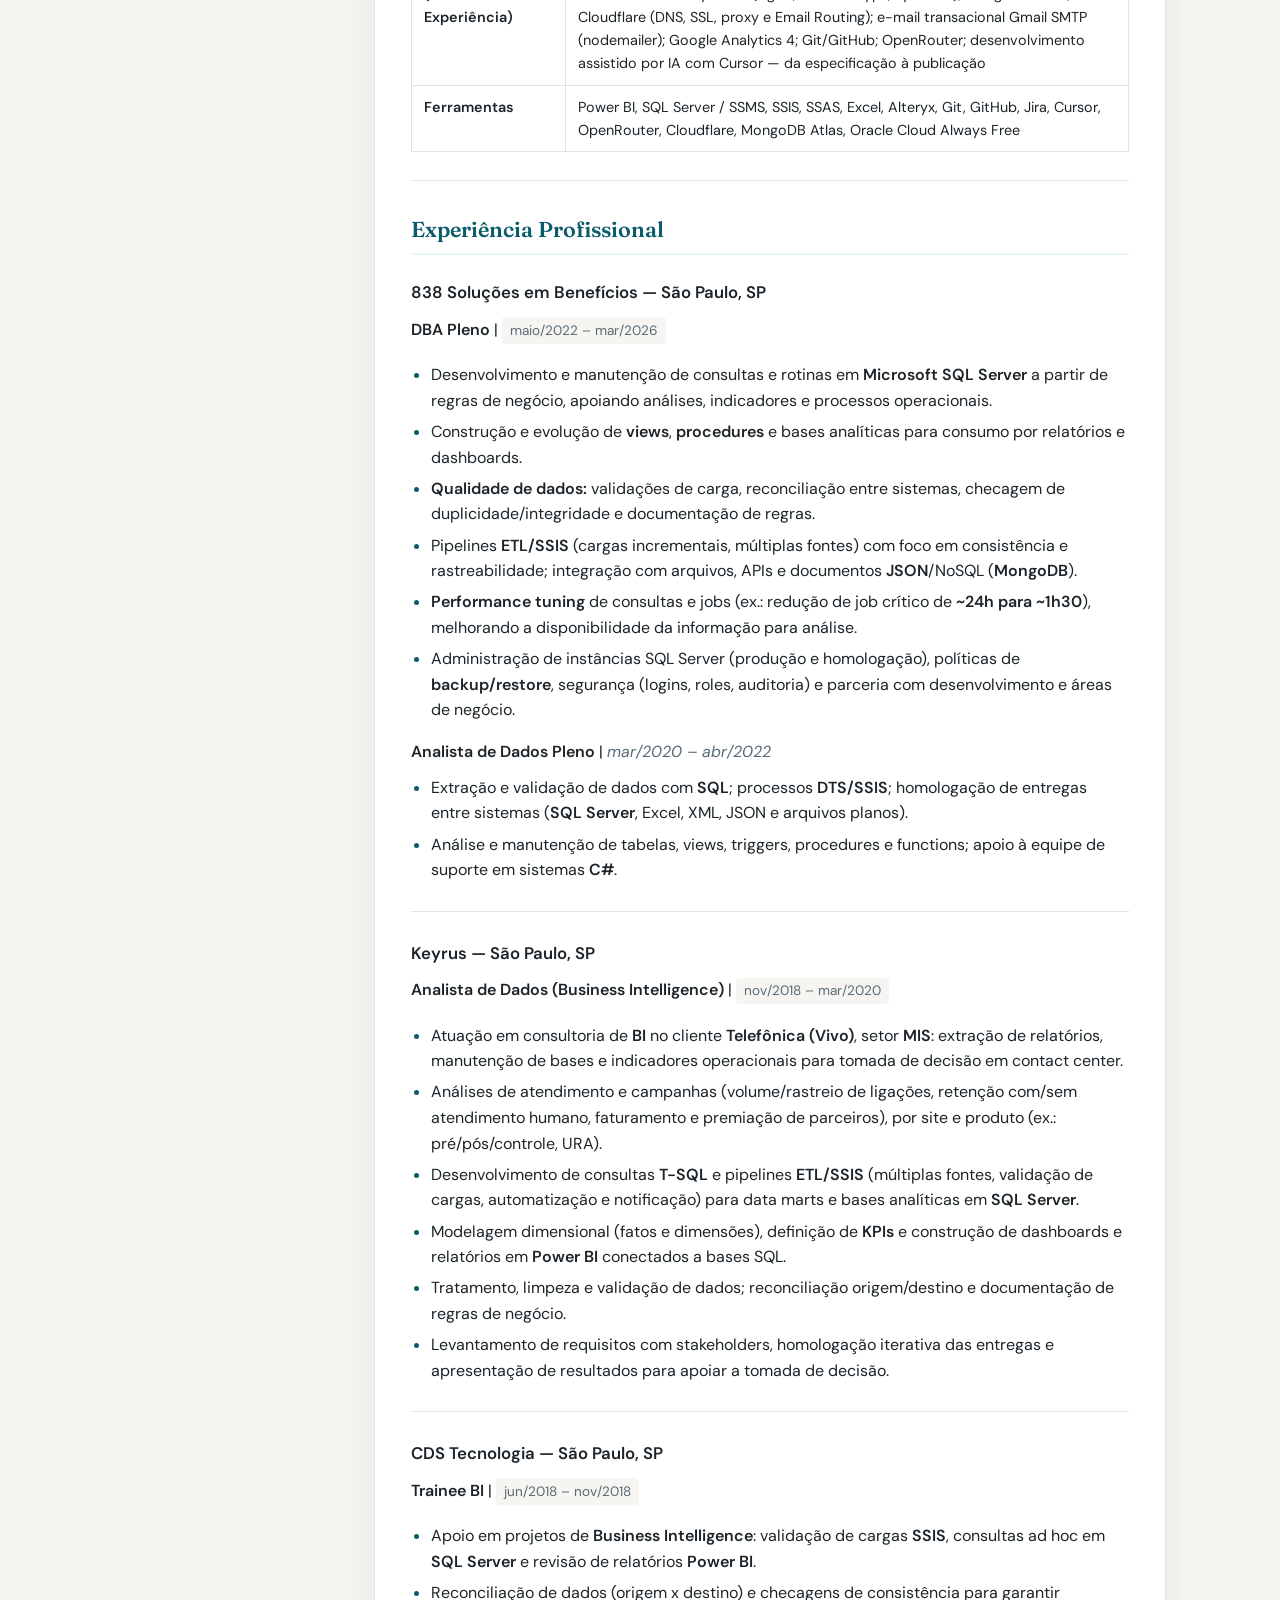
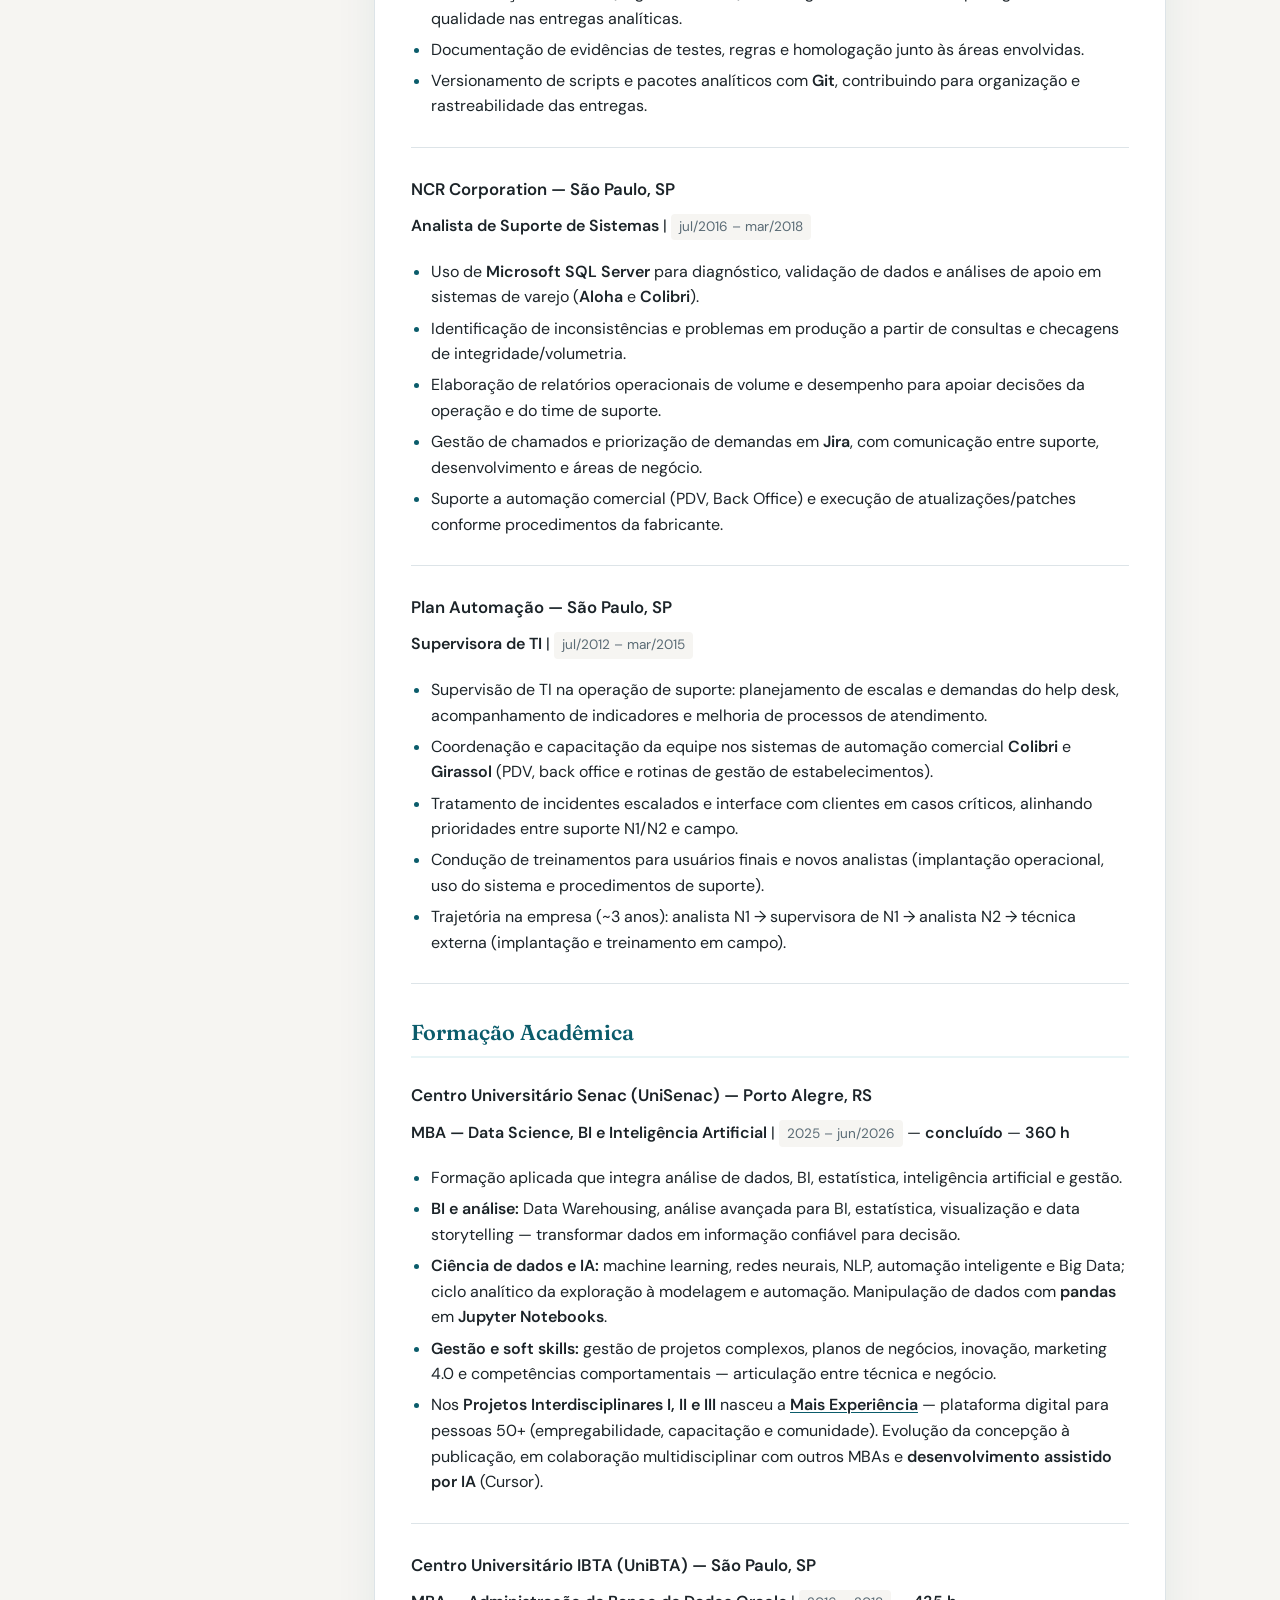
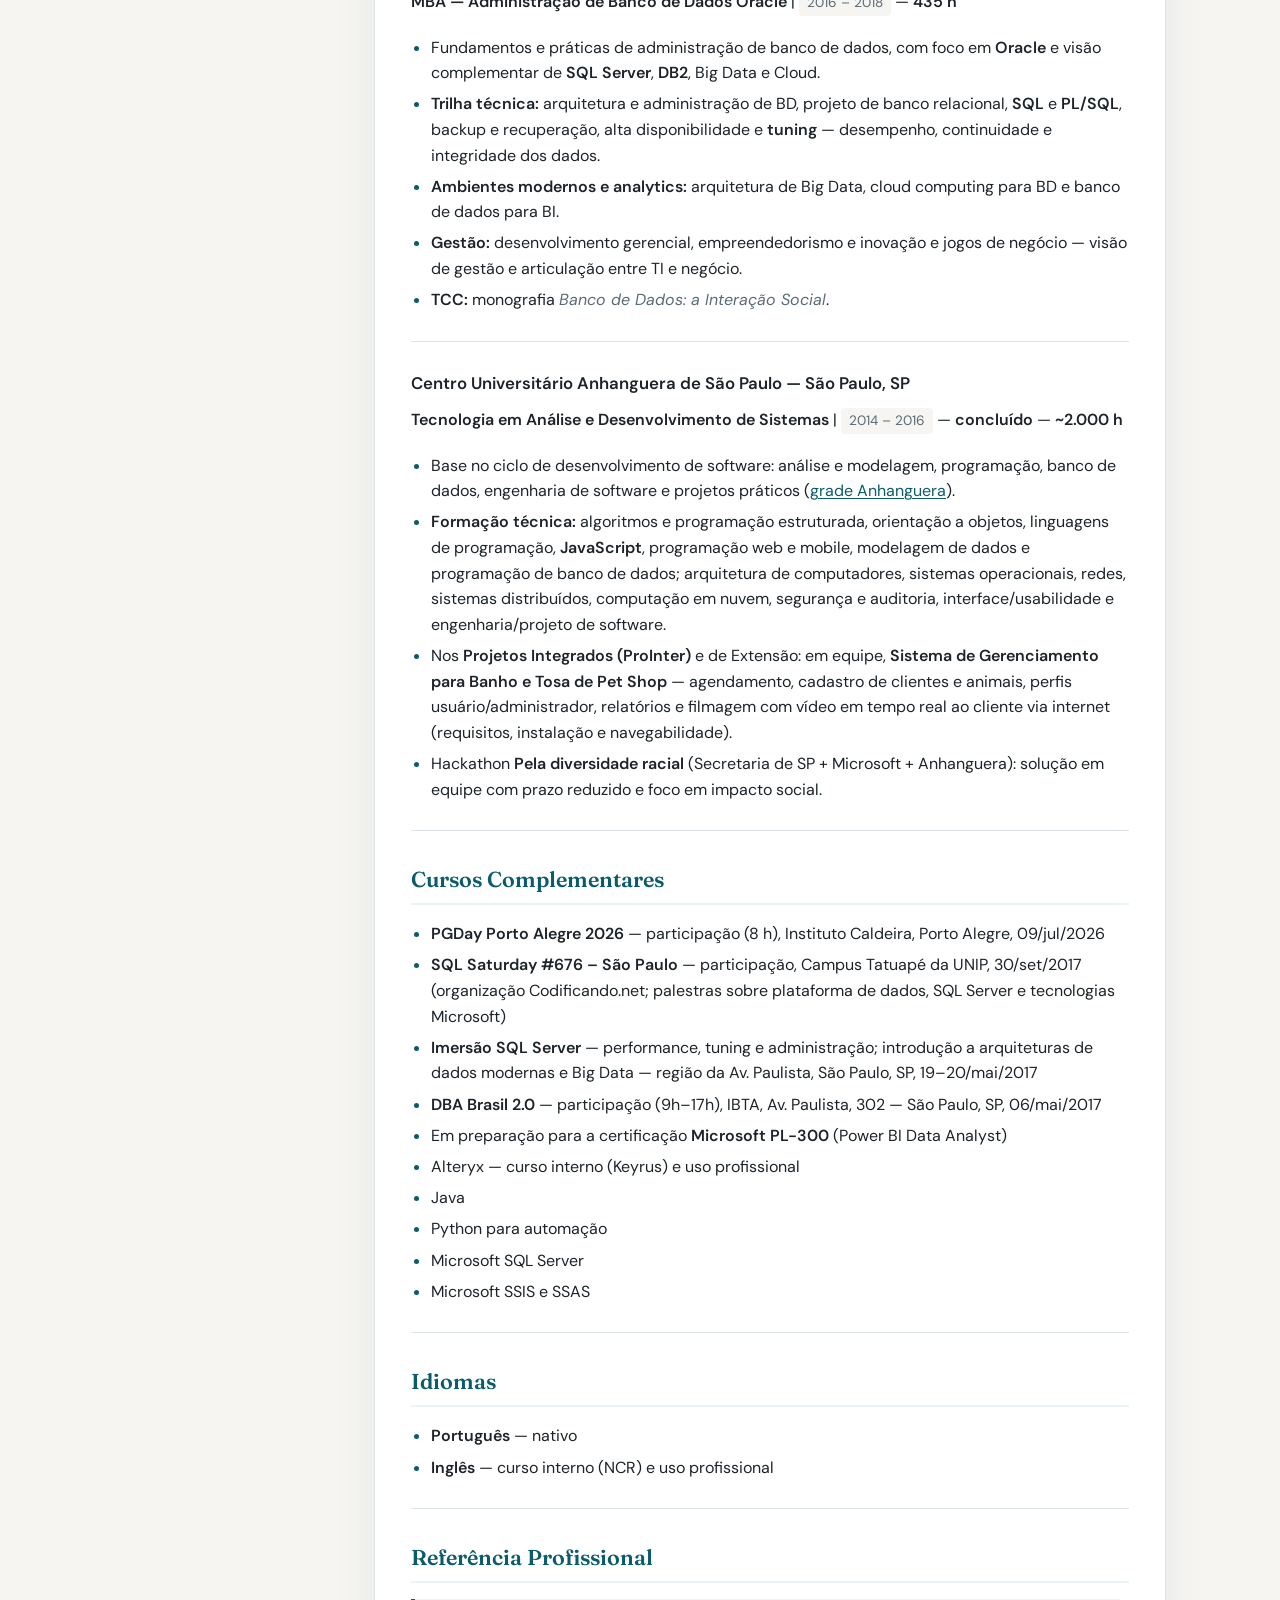
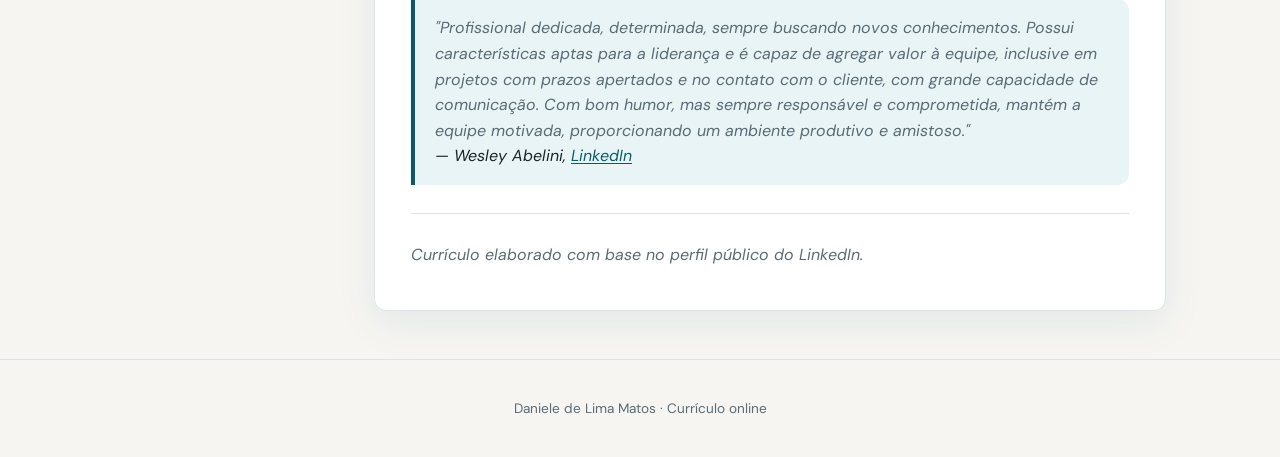
==== commit 4affc632: "atualização 20260902" ====
--- a/index.html
+++ b/index.html
@@ -59,7 +59,7 @@
     <main id="conteudo" class="content prose">
 <h2 id="resumo">Resumo</h2>
 <p>Profissional de dados com <strong>12 anos de experiência</strong> em TI, atuando tanto como <strong>DBA Pleno</strong> em <strong>Microsoft SQL Server</strong> quanto como <strong>Analista de Dados/BI</strong>, com trânsito confortável entre os dois perfis. Sólida vivência em modelagem relacional e dimensional, <strong>T-SQL</strong>, performance tuning, pipelines <strong>ETL/SSIS</strong>, qualidade e reconciliação de dados, segurança e governança de acesso, além de construção de dashboards e indicadores em <strong>Power BI</strong> para apoio à decisão. Vivência complementar em <strong>MongoDB</strong> (NoSQL).</p>
-<p>MBA em Data Science, BI e Inteligência Artificial (UniSenac, concluído) e MBA em Administração de Banco de Dados Oracle (UniBTA), somados à formação em Análise e Desenvolvimento de Sistemas. Perfil analítico, investigativo e colaborativo, com histórico de parceria com desenvolvimento (C#) e negócio. Disponível para vagas de <strong>Analista de Dados/BI</strong> ou de <strong>Administrador de Banco de Dados (DBA)</strong>.</p>
+<p>MBA em Data Science, BI e Inteligência Artificial (UniSenac, concluído) e MBA em Administração de Banco de Dados Oracle (UniBTA), somados à formação em Análise e Desenvolvimento de Sistemas. Perfil analítico, investigativo e colaborativo, com histórico de parceria com desenvolvimento (C#) e negócio. Uso <strong>Python para automação</strong> e <strong>versionamento com Git</strong>. Disponível para vagas de <strong>Analista de Dados/BI</strong> ou de <strong>Administrador de Banco de Dados (DBA)</strong>.</p>
 <hr />
 <h2 id="competências">Competências</h2>
 <table>
@@ -72,11 +72,11 @@
 <tbody>
 <tr>
 <td><strong>BI &amp; Visualização</strong></td>
-<td>Power BI, dashboards e relatórios analíticos, KPIs, data storytelling; preparação para certificação Microsoft PL-300</td>
+<td>Power BI, dashboards e relatórios analíticos, KPIs, <strong>modelagem dimensional</strong>, data storytelling; preparação para certificação Microsoft PL-300</td>
 </tr>
 <tr>
 <td><strong>SQL &amp; Modelagem</strong></td>
-<td>T-SQL avançado, modelagem relacional e dimensional (fatos/dimensões), data marts, views, procedures, functions e bases analíticas</td>
+<td>T-SQL avançado, modelagem relacional e <strong>modelagem dimensional</strong> (fatos/dimensões), data marts, views, procedures, functions e bases analíticas</td>
 </tr>
 <tr>
 <td><strong>Administração de Banco (DBA)</strong></td>
@@ -108,7 +108,11 @@
 </tr>
 <tr>
 <td><strong>Automação &amp; Linguagens</strong></td>
-<td>Python (pandas, análise exploratória), PowerShell, Java, C#, JavaScript</td>
+<td><strong>Python para automação</strong> (pandas, scripts), PowerShell, Java, C#, JavaScript</td>
+</tr>
+<tr>
+<td><strong>Versionamento</strong></td>
+<td><strong>Versionamento com Git</strong> (scripts, pacotes analíticos e rastreabilidade de entregas); GitHub</td>
 </tr>
 <tr>
 <td><strong>Produto digital (Mais Experiência)</strong></td>
@@ -217,7 +221,7 @@
 <li>Em preparação para a certificação <strong>Microsoft PL-300</strong> (Power BI Data Analyst)</li>
 <li>Alteryx — curso interno (Keyrus) e uso profissional</li>
 <li>Java</li>
-<li>Python</li>
+<li>Python para automação</li>
 <li>Microsoft SQL Server</li>
 <li>Microsoft SSIS e SSAS</li>
 </ul>
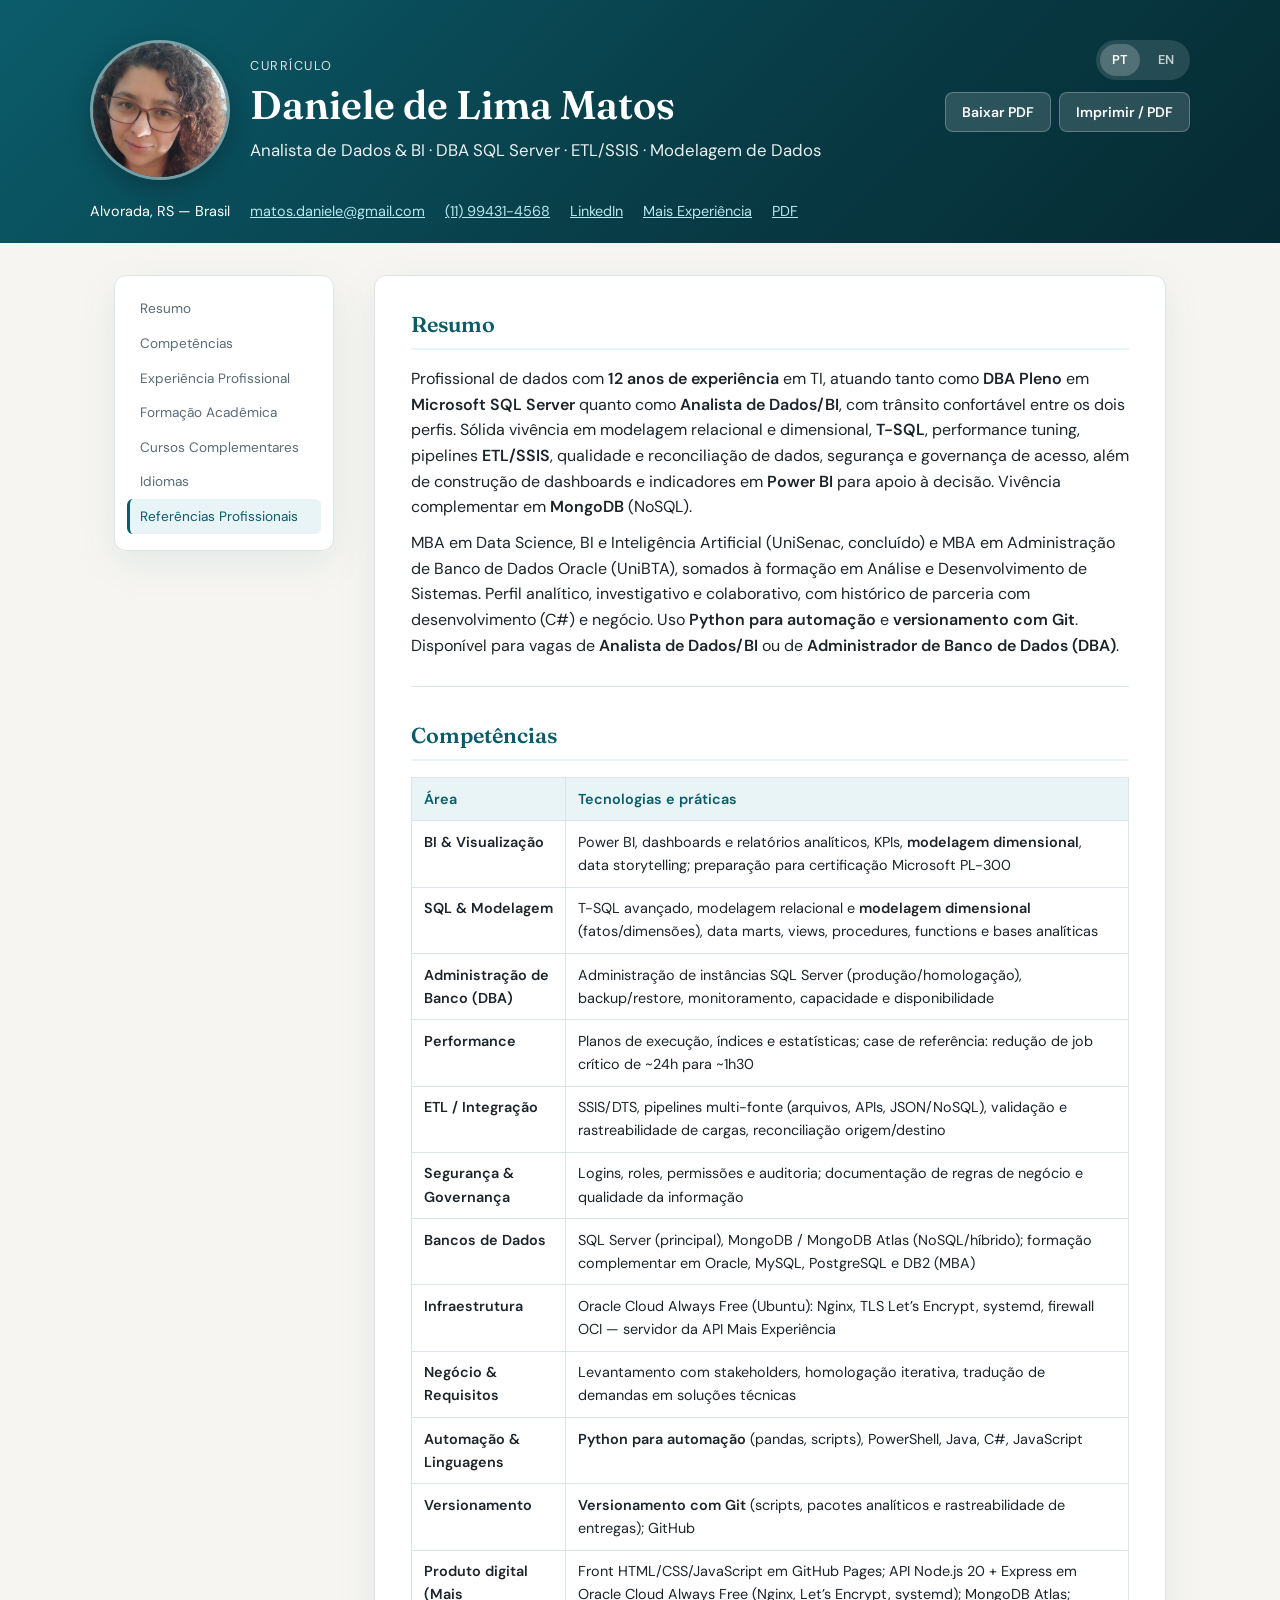
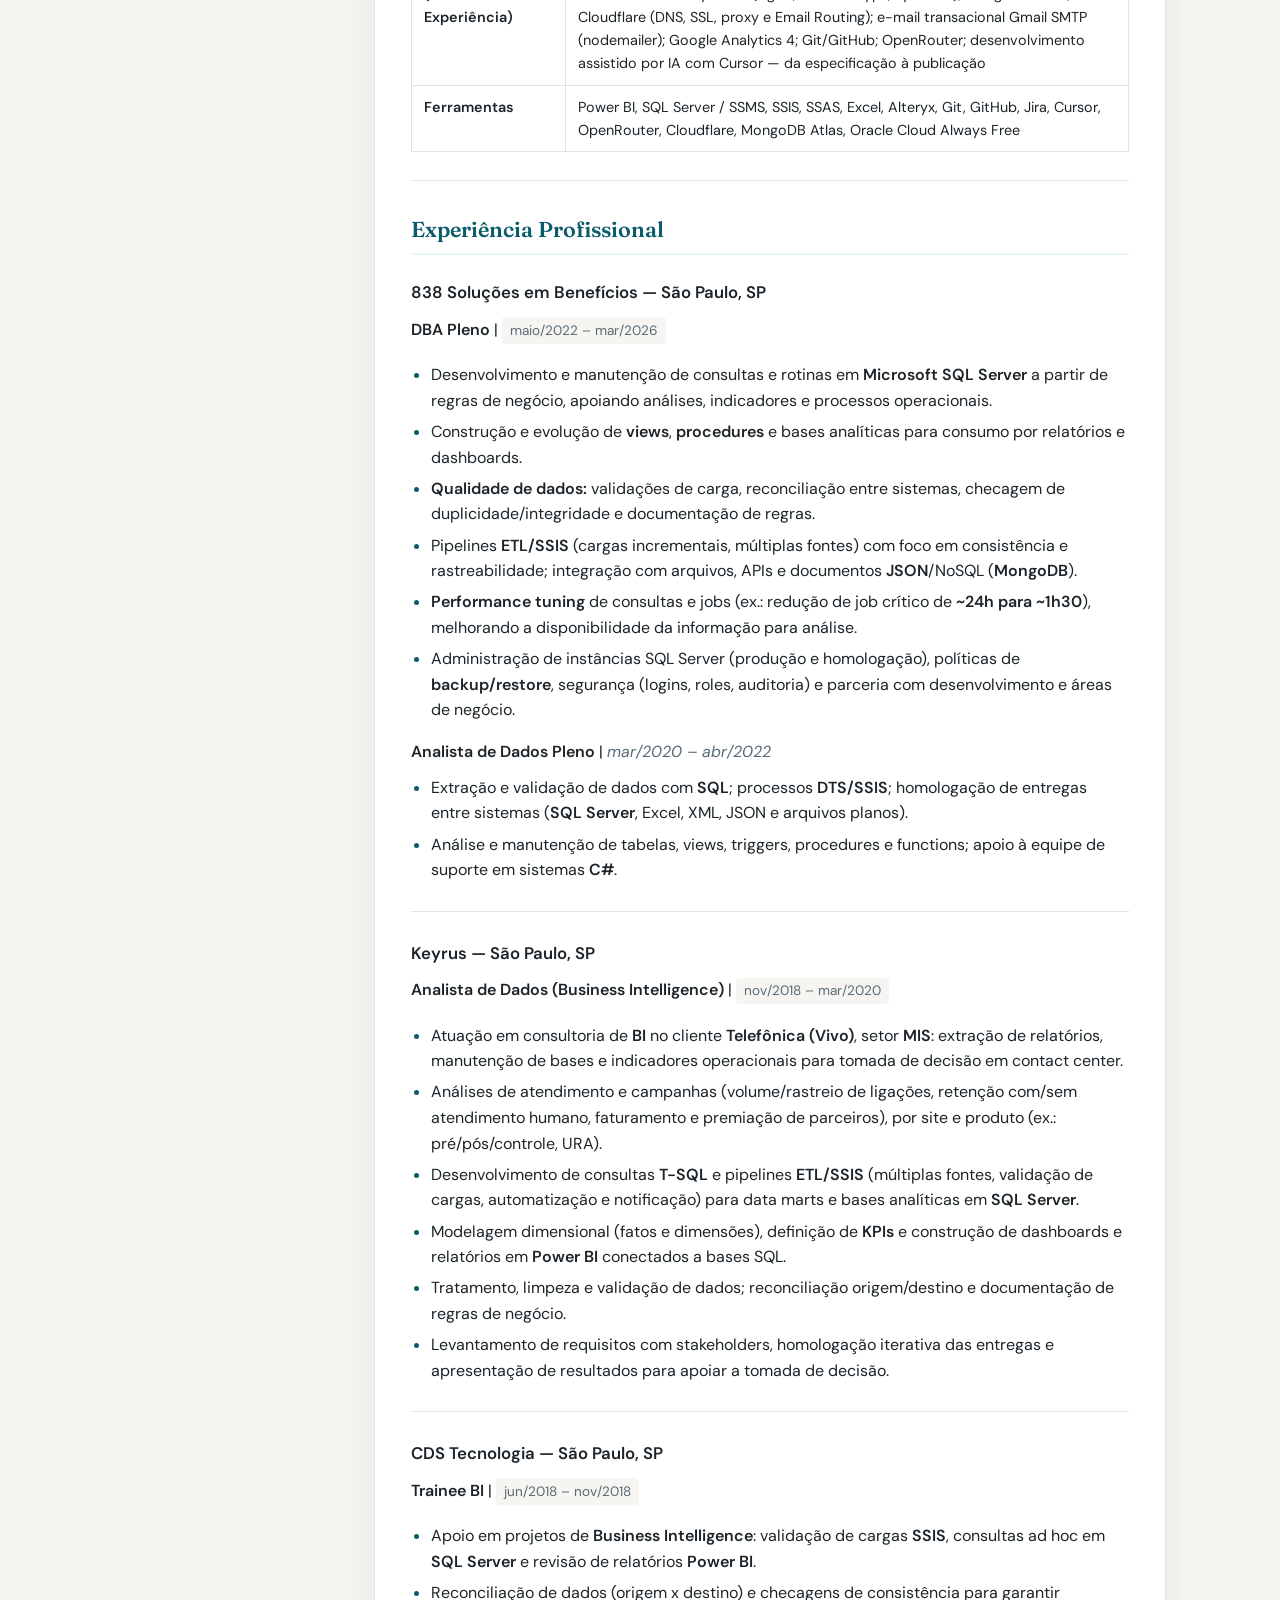
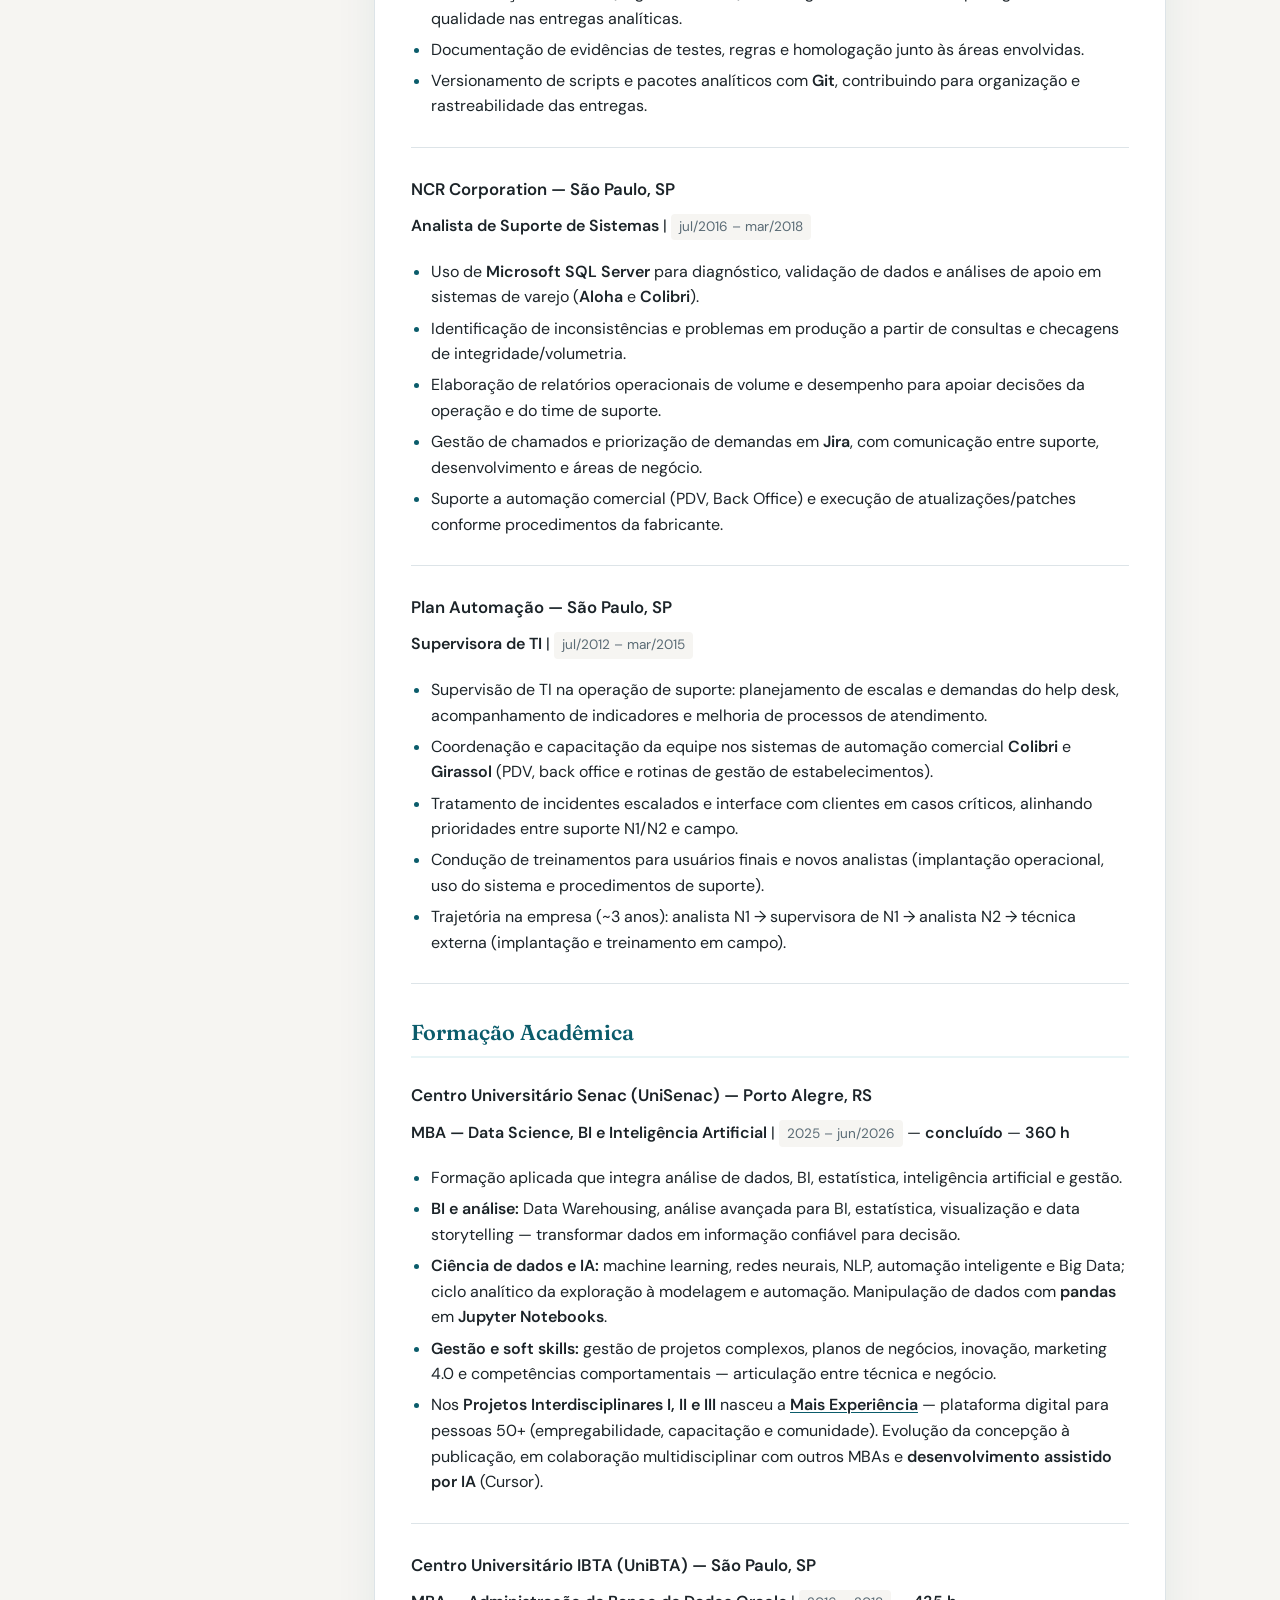
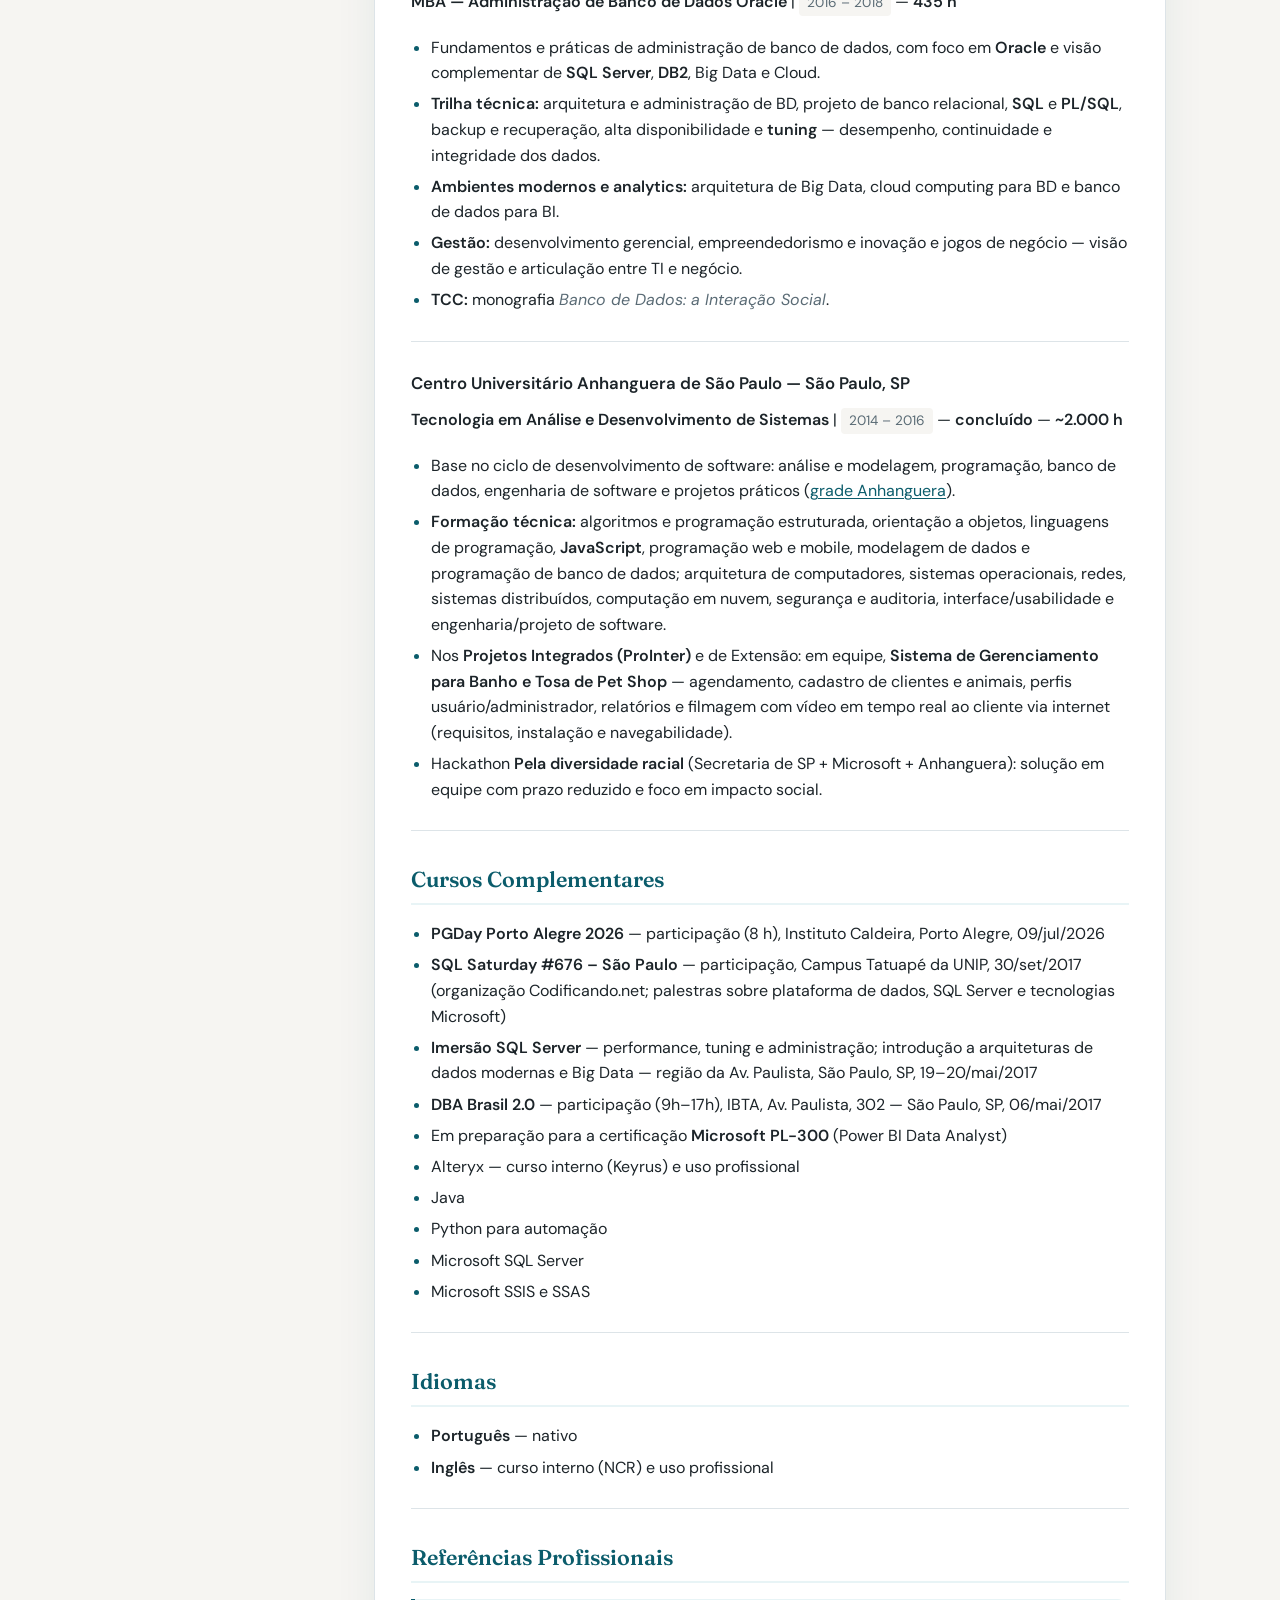
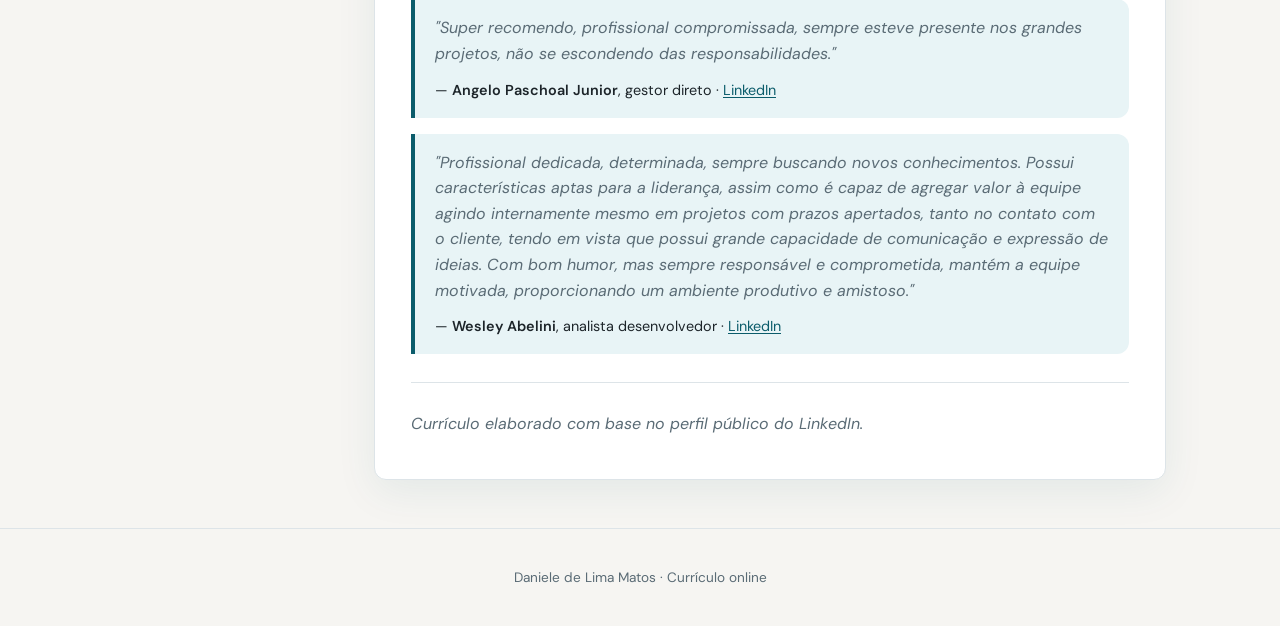
==== commit eb4261bd: "atualização 20260902 referencia profissional" ====
--- a/index.html
+++ b/index.html
@@ -232,10 +232,14 @@
 <li><strong>Inglês</strong> — curso interno (NCR) e uso profissional</li>
 </ul>
 <hr />
-<h2 id="referência-profissional">Referência Profissional</h2>
+<h2 id="referências-profissionais">Referências Profissionais</h2>
 <blockquote>
-<p><em>"Profissional dedicada, determinada, sempre buscando novos conhecimentos. Possui características aptas para a liderança e é capaz de agregar valor à equipe, inclusive em projetos com prazos apertados e no contato com o cliente, com grande capacidade de comunicação. Com bom humor, mas sempre responsável e comprometida, mantém a equipe motivada, proporcionando um ambiente produtivo e amistoso."</em><br />
-— Wesley Abelini, <a href="https://www.linkedin.com/in/wesley-abelini-26553429">LinkedIn</a></p>
+<p><em>"Super recomendo, profissional compromissada, sempre esteve presente nos grandes projetos, não se escondendo das responsabilidades."</em></p>
+<footer>— <strong>Angelo Paschoal Junior</strong>, gestor direto · <a href="https://www.linkedin.com/in/angelo-paschoal-junior" target="_blank" rel="noopener noreferrer">LinkedIn</a></footer>
+</blockquote>
+<blockquote>
+<p><em>"Profissional dedicada, determinada, sempre buscando novos conhecimentos. Possui características aptas para a liderança, assim como é capaz de agregar valor à equipe agindo internamente mesmo em projetos com prazos apertados, tanto no contato com o cliente, tendo em vista que possui grande capacidade de comunicação e expressão de ideias. Com bom humor, mas sempre responsável e comprometida, mantém a equipe motivada, proporcionando um ambiente produtivo e amistoso."</em></p>
+<footer>— <strong>Wesley Abelini</strong>, analista desenvolvedor · <a href="https://www.linkedin.com/in/wesley-abelini-26553429" target="_blank" rel="noopener noreferrer">LinkedIn</a></footer>
 </blockquote>
 <hr />
 <p><em>Currículo elaborado com base no perfil público do LinkedIn.</em></p>
--- a/css/style.css
+++ b/css/style.css
@@ -349,6 +349,13 @@
   margin: 0;
 }
 
+.prose blockquote footer {
+  margin-top: 0.75rem;
+  font-style: normal;
+  font-size: 0.9rem;
+  color: var(--text);
+}
+
 /* Experience cards — h3 after company context */
 .prose h3 + p em,
 .prose h3 + em {
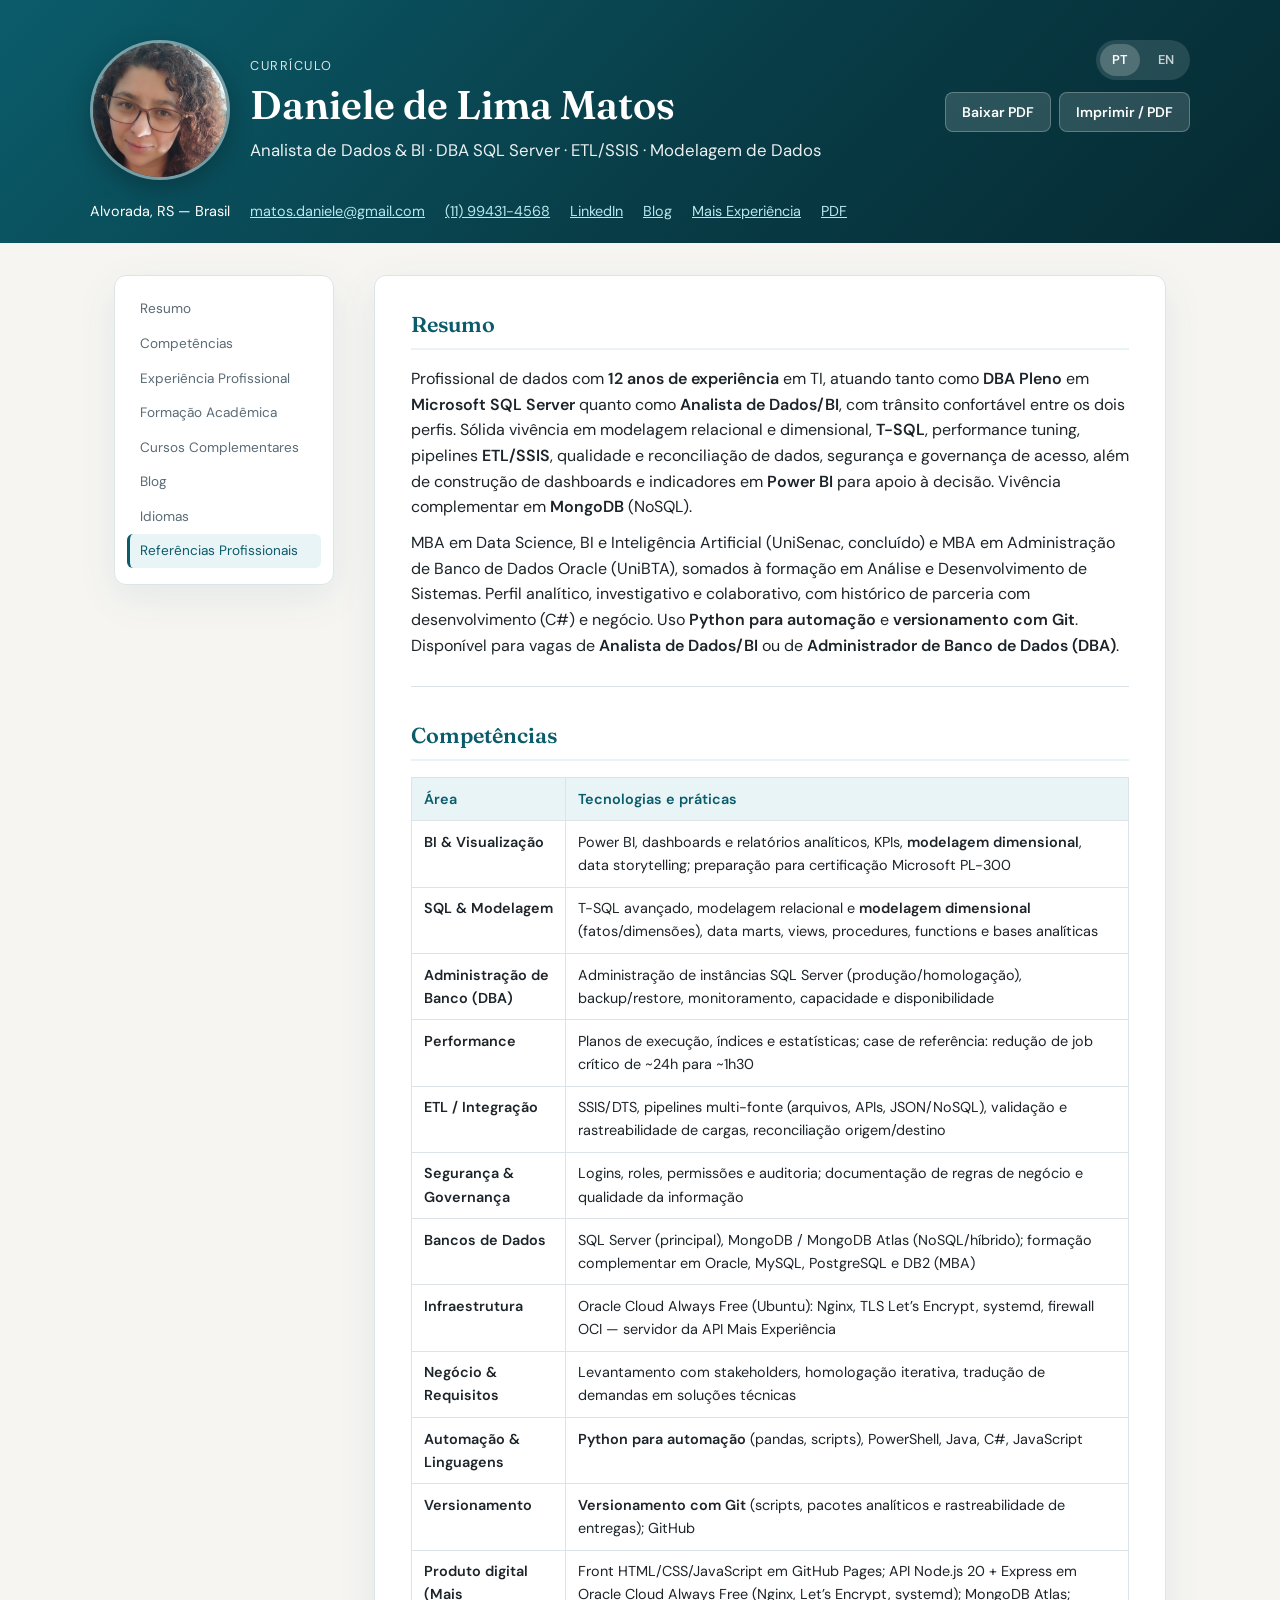
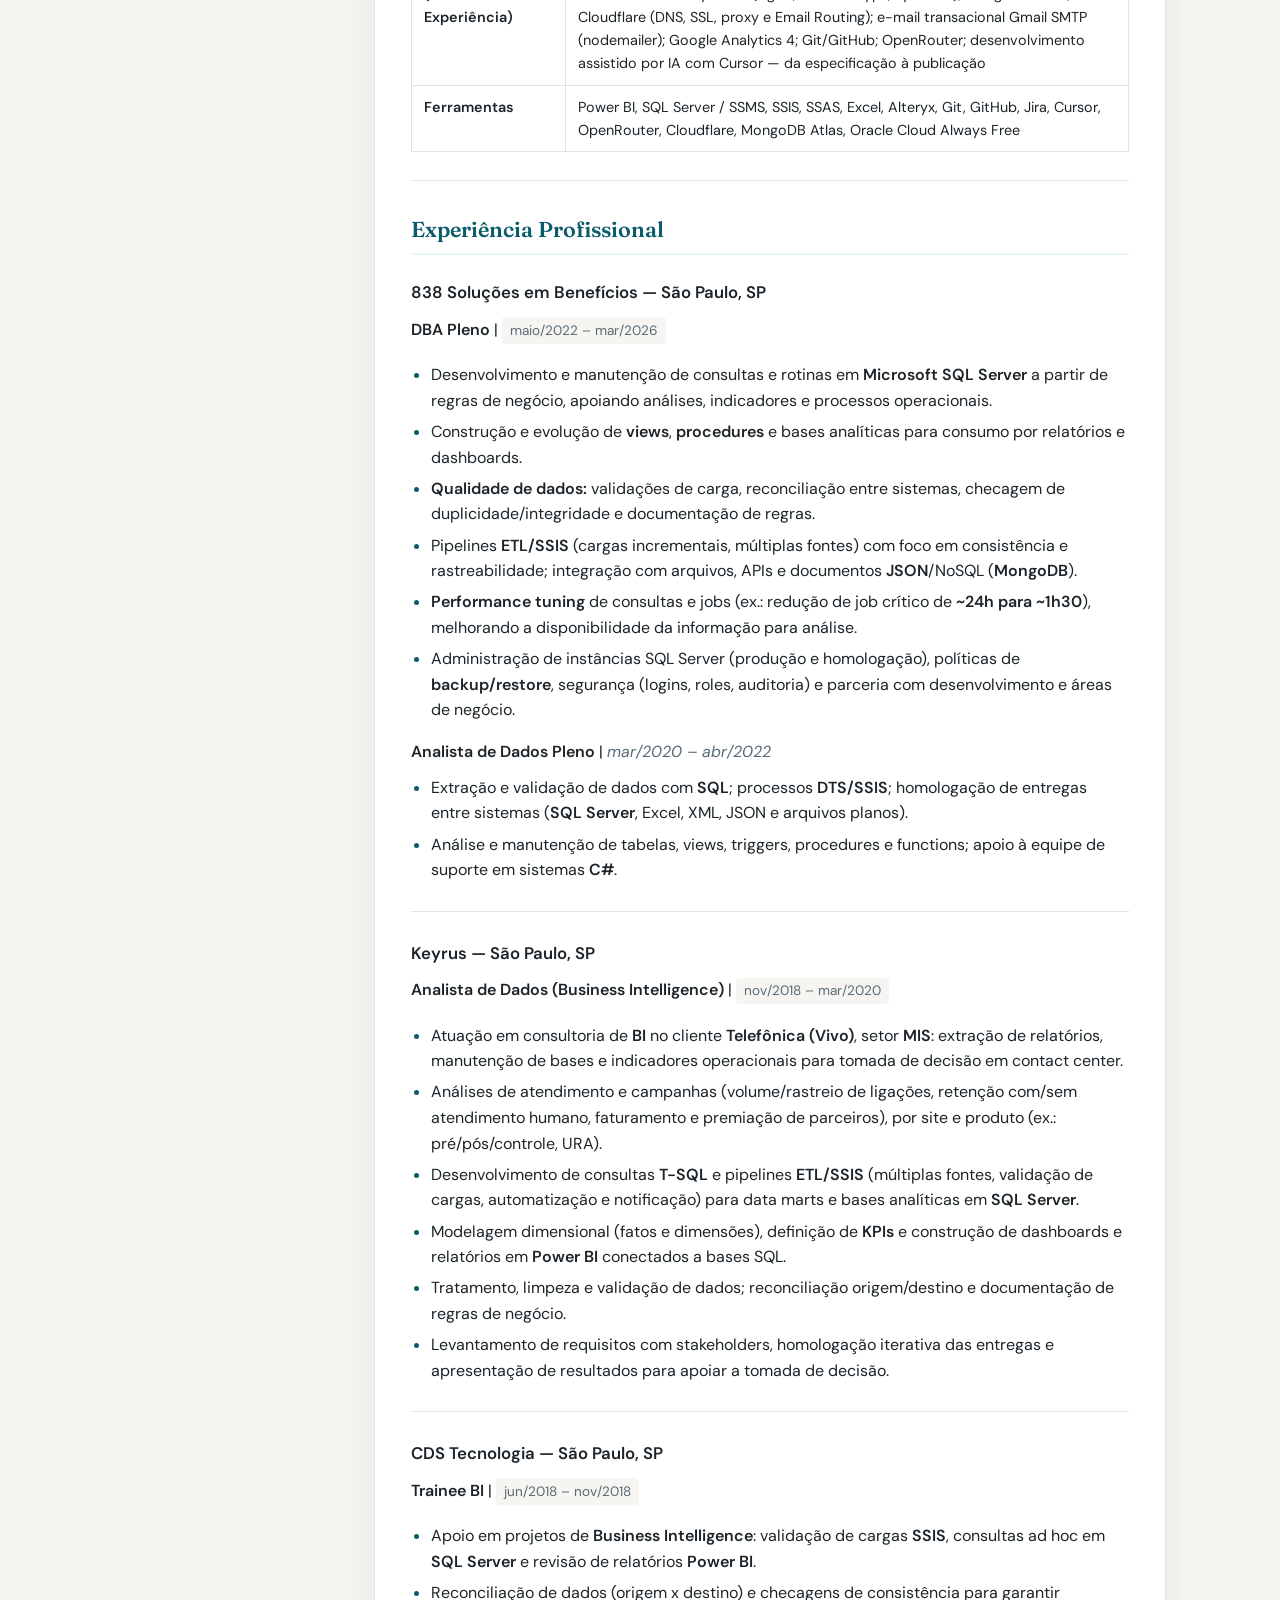
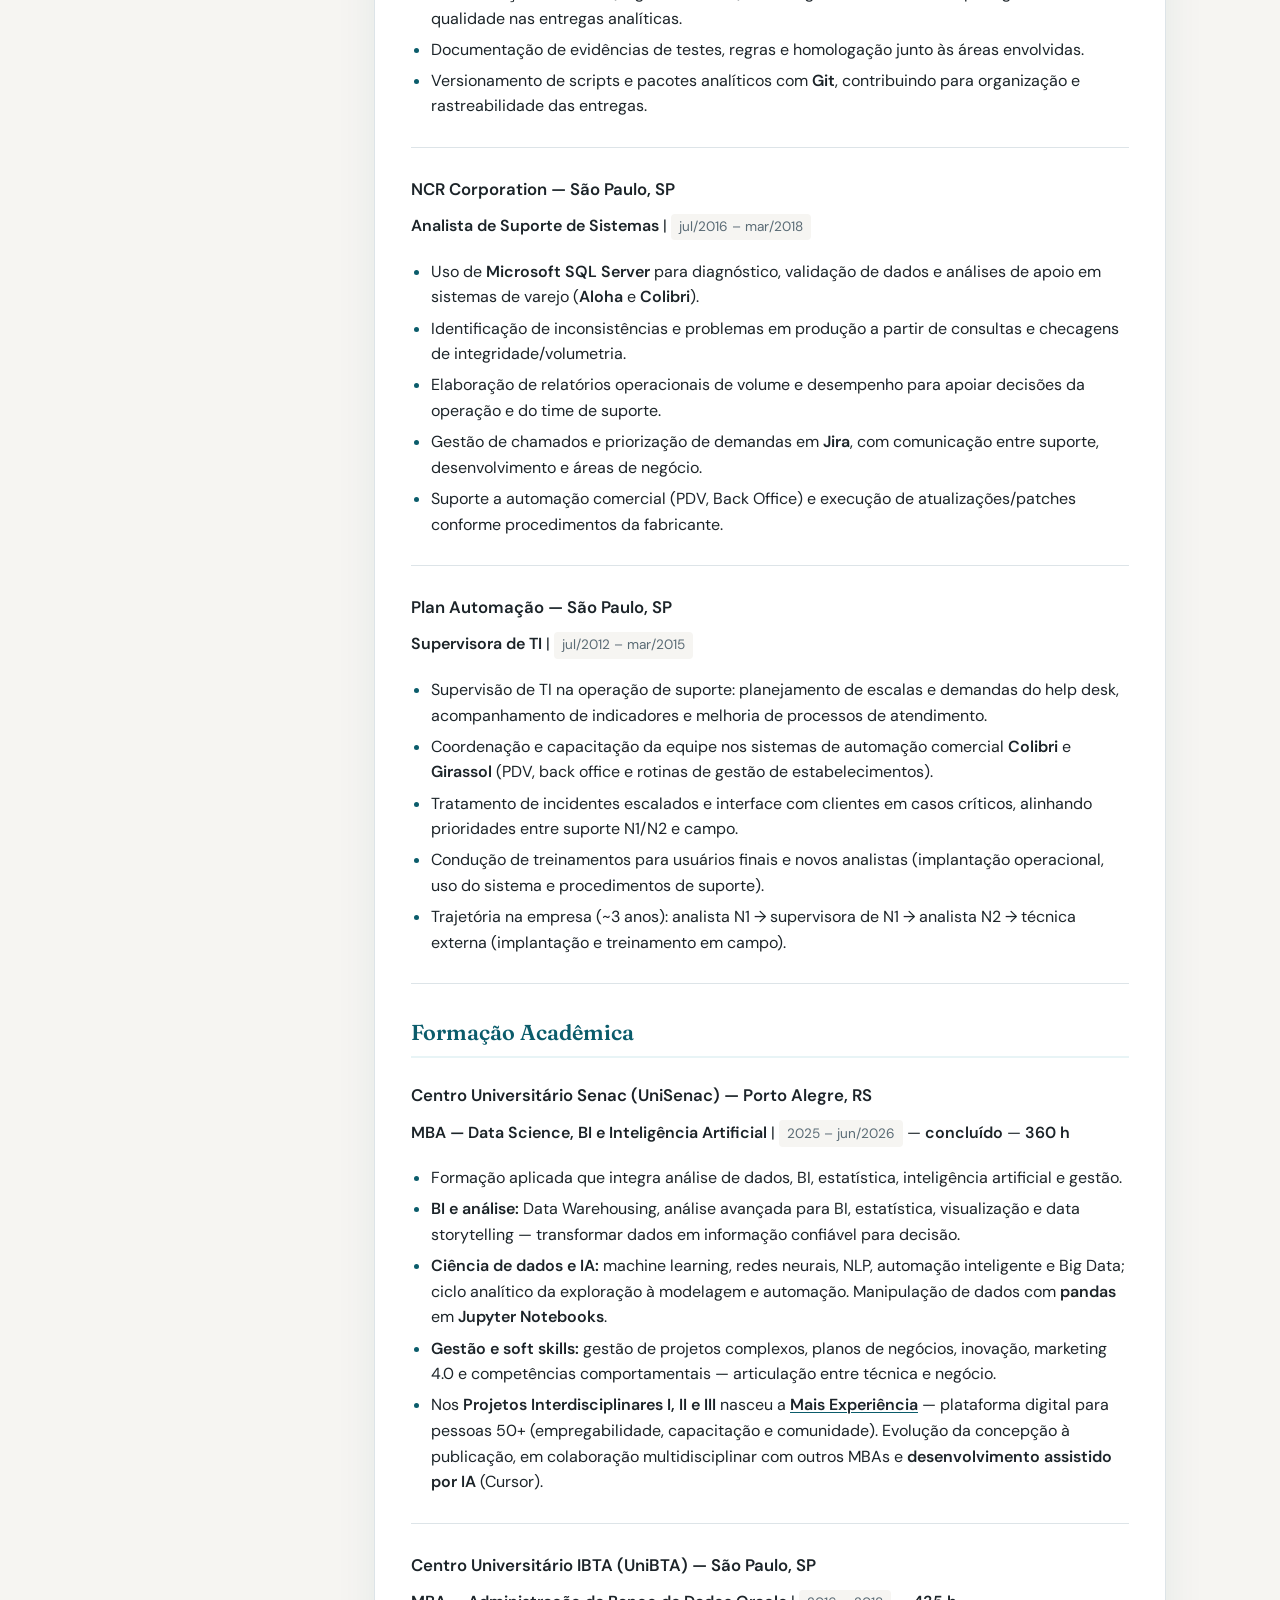
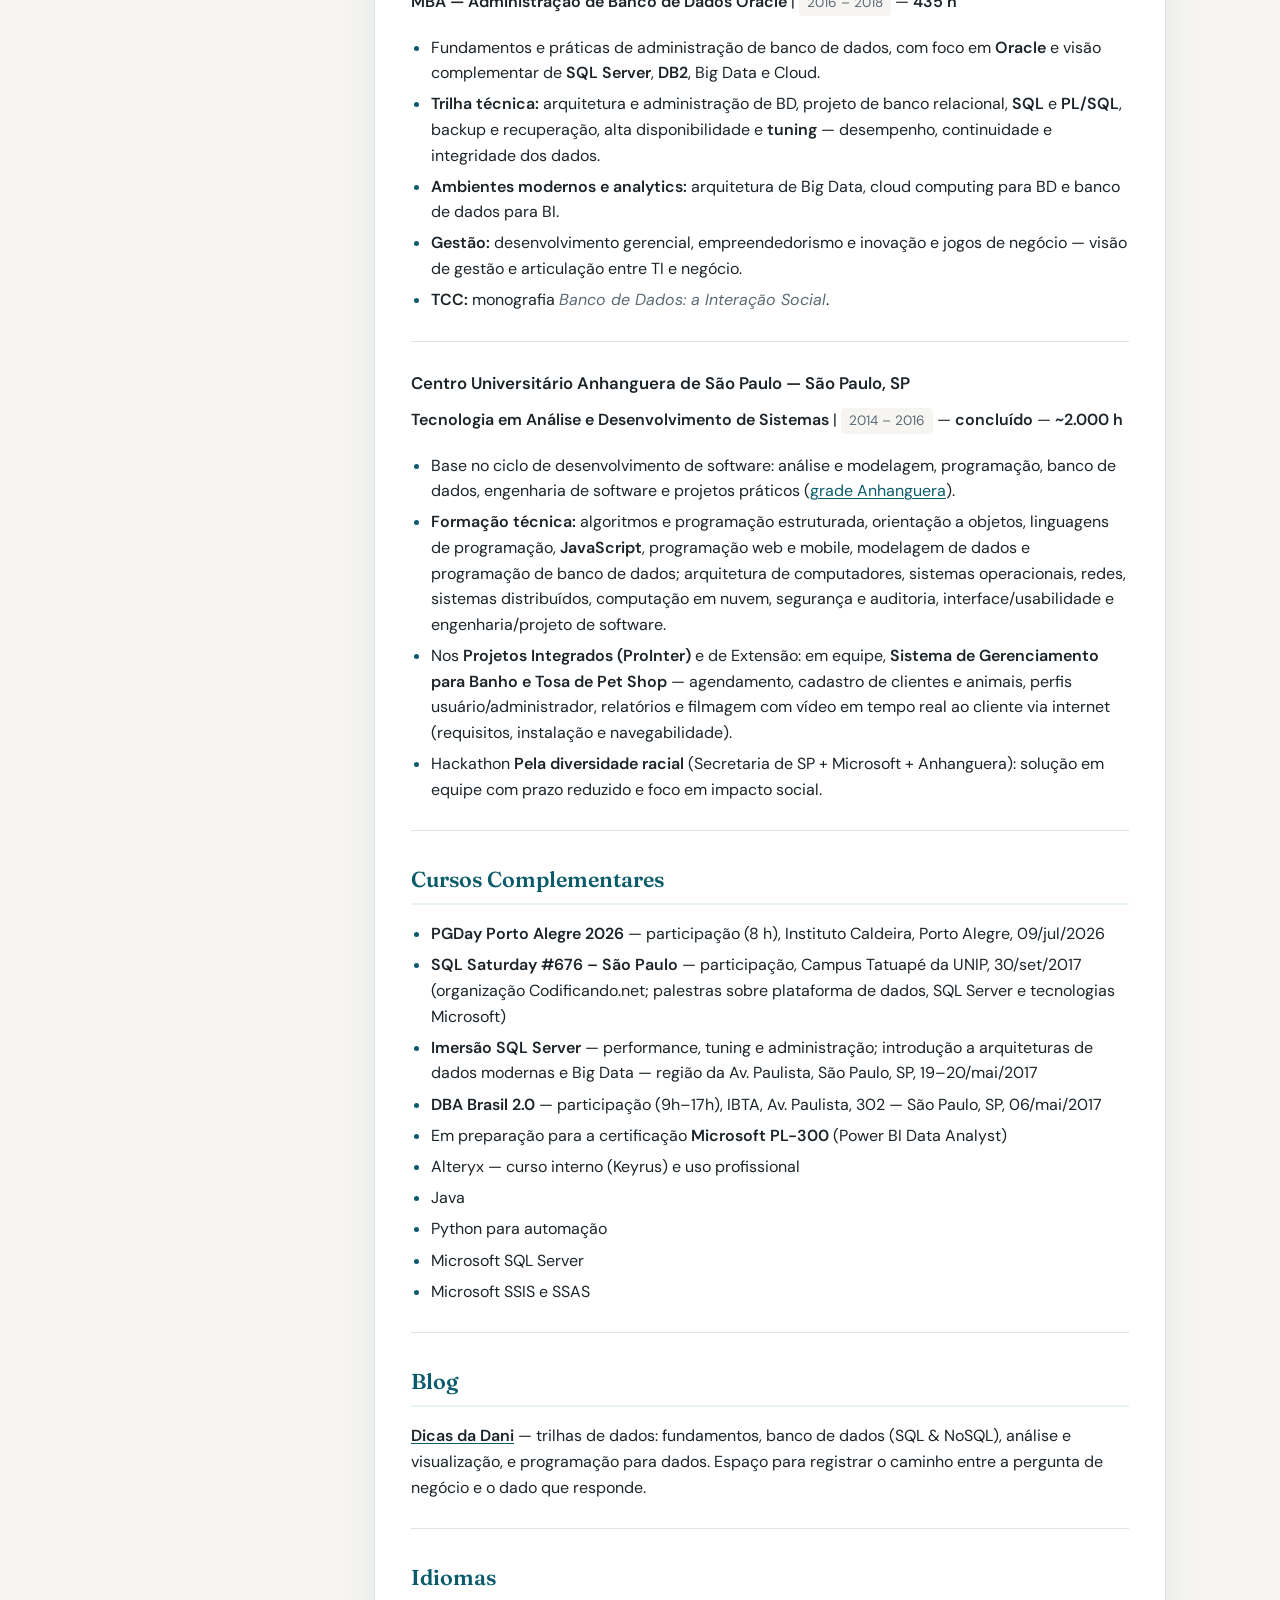
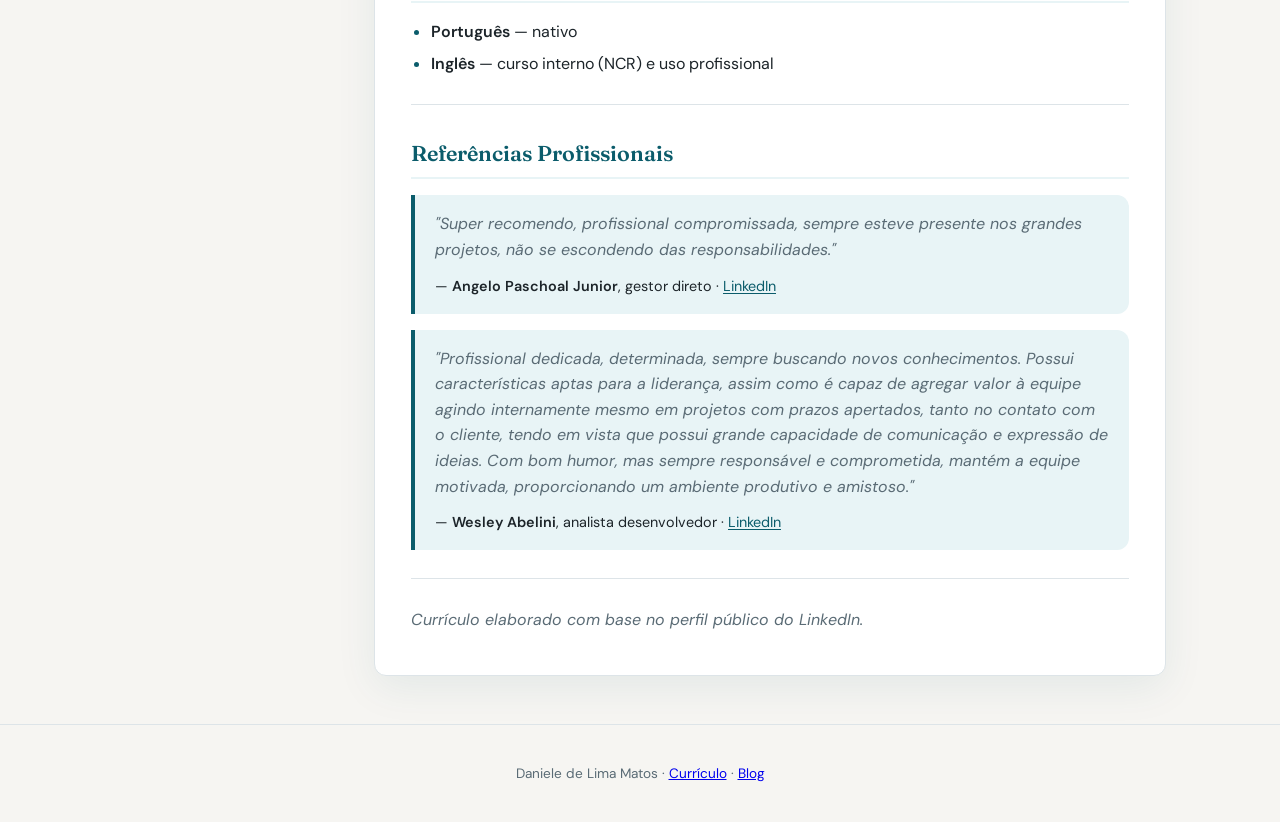
==== commit 6df925b6: "atualização blog" ====
--- a/index.html
+++ b/index.html
@@ -47,6 +47,7 @@
       <a href="mailto:matos.daniele@gmail.com">matos.daniele@gmail.com</a>
       <a href="tel:+5511994314568">(11) 99431-4568</a>
       <a href="https://www.linkedin.com/in/matosdaniele/" target="_blank" rel="noopener noreferrer">LinkedIn</a>
+      <a href="https://matosdaniele.github.io/" target="_blank" rel="noopener noreferrer">Blog</a>
       <a href="https://maisexperiencia.com.br/" target="_blank" rel="noopener noreferrer">Mais Experiência</a>
       <a href="Curriculo-Daniele-de-Lima-Matos.pdf" target="_blank" rel="noopener noreferrer">PDF</a>
     </div>
@@ -226,6 +227,9 @@
 <li>Microsoft SSIS e SSAS</li>
 </ul>
 <hr />
+<h2 id="blog">Blog</h2>
+<p><a href="https://matosdaniele.github.io/" target="_blank" rel="noopener noreferrer"><strong>Dicas da Dani</strong></a> — trilhas de dados: fundamentos, banco de dados (SQL &amp; NoSQL), análise e visualização, e programação para dados. Espaço para registrar o caminho entre a pergunta de negócio e o dado que responde.</p>
+<hr />
 <h2 id="idiomas">Idiomas</h2>
 <ul>
 <li><strong>Português</strong> — nativo</li>
@@ -247,7 +251,7 @@
   </div>
 
   <footer class="site-footer">
-    <p>Daniele de Lima Matos · Currículo online</p>
+    <p>Daniele de Lima Matos · <a href="https://matosdaniele.github.io/curriculo/">Currículo</a> · <a href="https://matosdaniele.github.io/" target="_blank" rel="noopener noreferrer">Blog</a></p>
   </footer>
 
   <script src="js/site.js"></script>
